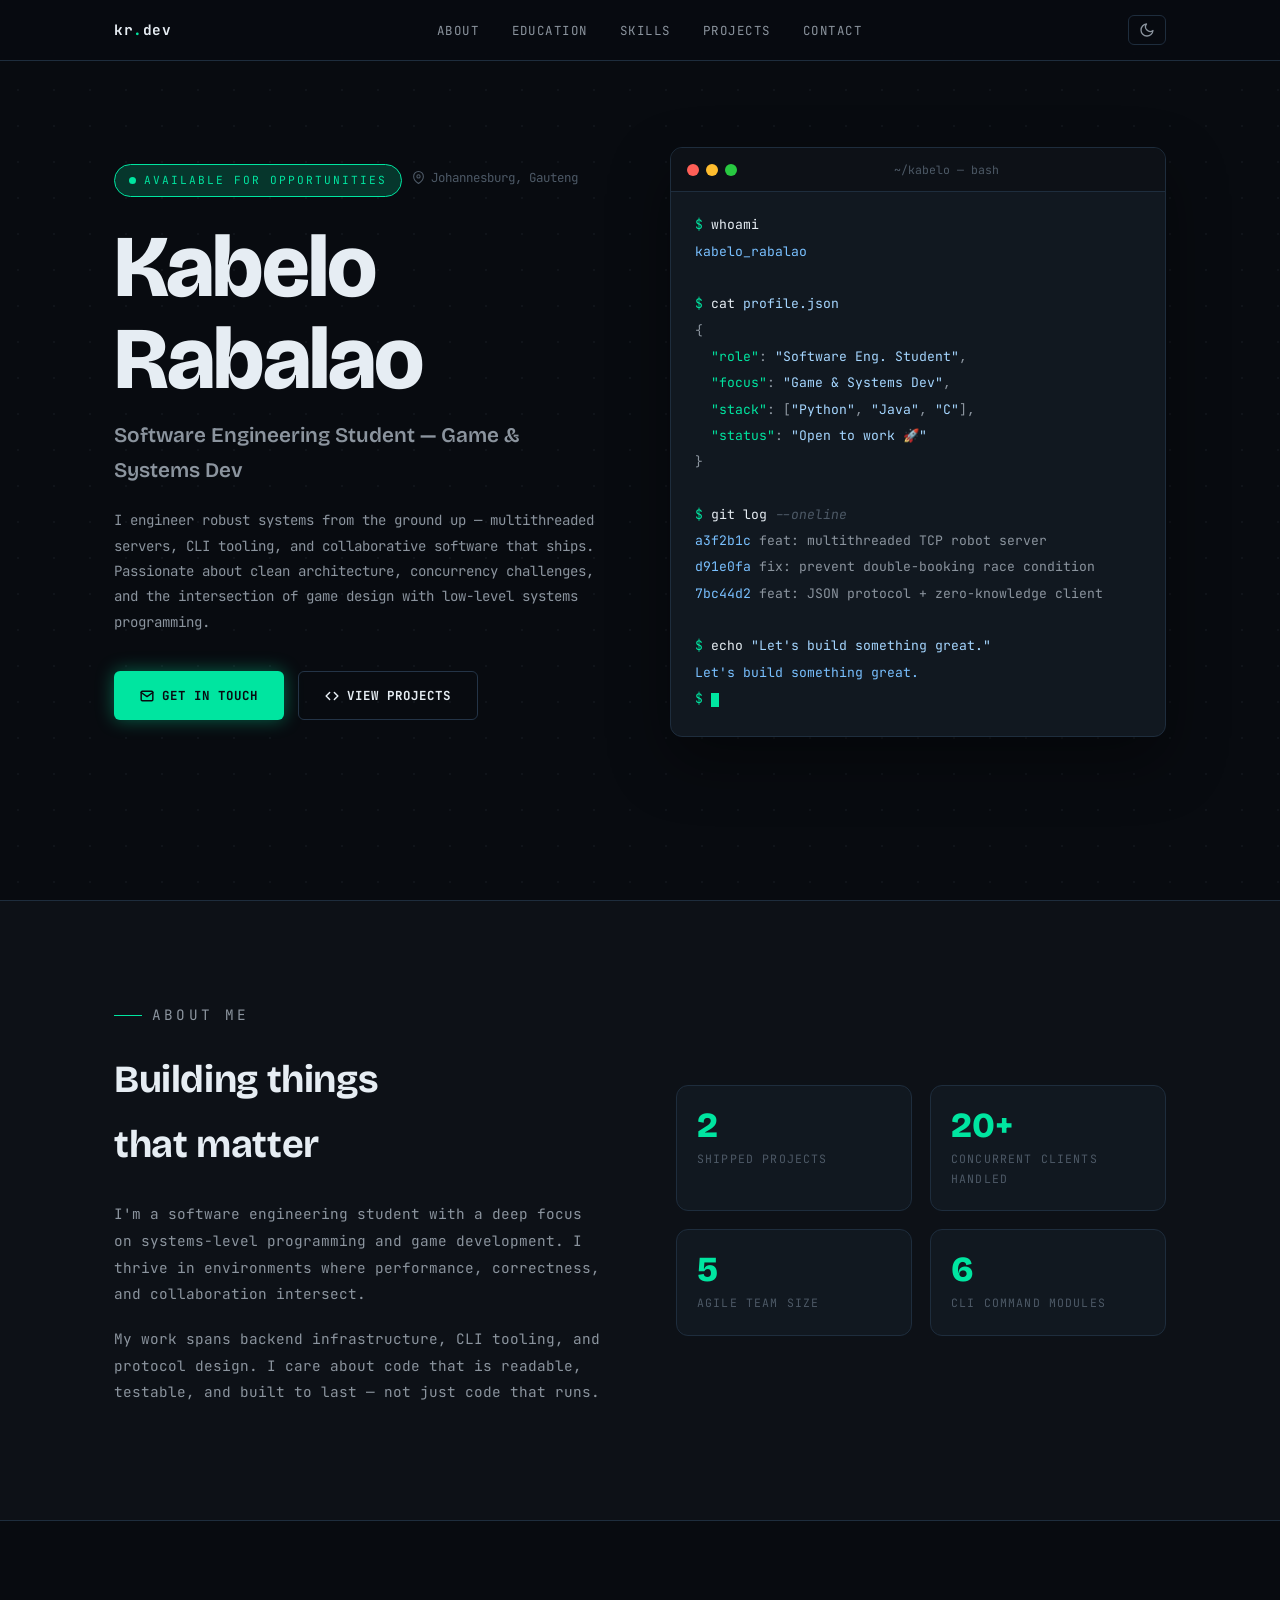
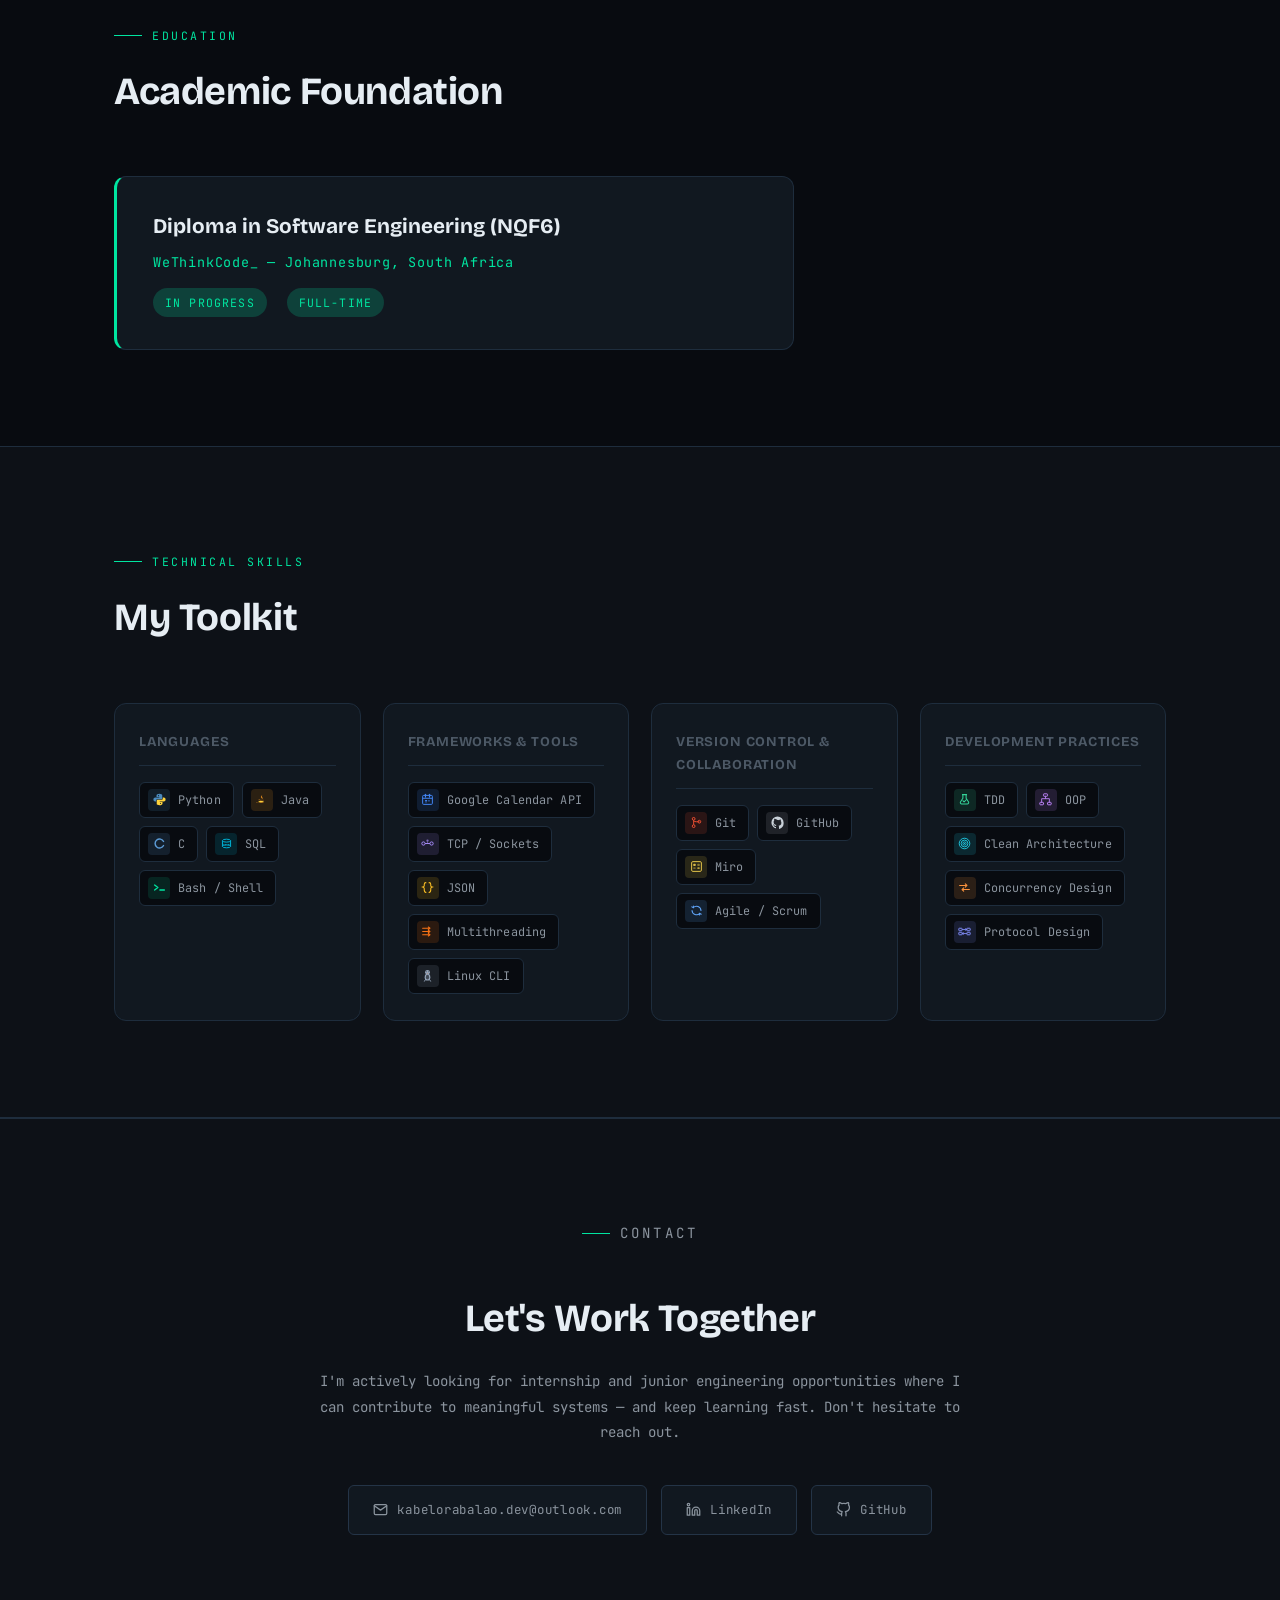
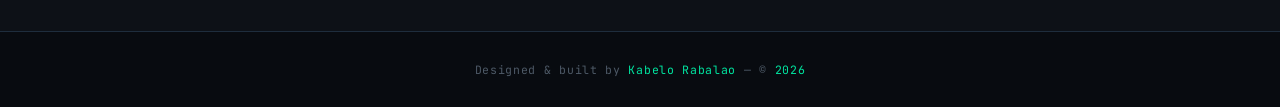
==== index.html @ b7b6b8b5 "minor start to fandom tui on projects, will add detailing later" ====
<!DOCTYPE html>
<html lang="en" data-theme="dark">
<head>
  <meta charset="UTF-8" />
  <meta name="viewport" content="width=device-width, initial-scale=1.0" />
  <title>Kabelo Rabalao — Software Engineer</title>
  <meta name="description" content="Portfolio of Kabelo Rabalao, Software Engineering Student specialising in Game & Systems Development." />

  <link rel="preconnect" href="https://fonts.googleapis.com" />
  <link rel="preconnect" href="https://fonts.gstatic.com" crossorigin />
  <link href="https://fonts.googleapis.com/css2?family=Bricolage+Grotesque:opsz,wght@12..96,400;12..96,600;12..96,700;12..96,800&family=JetBrains+Mono:wght@300;400;500;700&display=swap" rel="stylesheet" />

  <link rel="stylesheet" href="css/style.css" />
</head>
<body>

  <!-- NAVIGATION -->
  <nav id="navbar">
    <div class="nav-inner">
      <span class="nav-logo">kr<span>.</span>dev</span>
      <ul class="nav-links" id="nav-links">
        <li><a href="#about">About</a></li>
        <li><a href="#education">Education</a></li>
        <li><a href="#skills">Skills</a></li>
        <li><a href="#projects">Projects</a></li>
        <li><a href="#contact">Contact</a></li>
      </ul>
      <div style="display:flex;align-items:center;gap:12px;">
        <button class="theme-btn" id="theme-toggle" aria-label="Toggle theme">
          <svg class="icon-light" width="16" height="16" viewBox="0 0 24 24" fill="none" stroke="currentColor" stroke-width="2" stroke-linecap="round" stroke-linejoin="round"><circle cx="12" cy="12" r="5"/><line x1="12" y1="1" x2="12" y2="3"/><line x1="12" y1="21" x2="12" y2="23"/><line x1="4.22" y1="4.22" x2="5.64" y2="5.64"/><line x1="18.36" y1="18.36" x2="19.78" y2="19.78"/><line x1="1" y1="12" x2="3" y2="12"/><line x1="21" y1="12" x2="23" y2="12"/><line x1="4.22" y1="19.78" x2="5.64" y2="18.36"/><line x1="18.36" y1="5.64" x2="19.78" y2="4.22"/></svg>
          <svg class="icon-dark" width="16" height="16" viewBox="0 0 24 24" fill="none" stroke="currentColor" stroke-width="2" stroke-linecap="round" stroke-linejoin="round"><path d="M21 12.79A9 9 0 1 1 11.21 3 7 7 0 0 0 21 12.79z"/></svg>
        </button>
        <button class="hamburger" id="hamburger" aria-label="Menu">
          <span></span><span></span><span></span>
        </button>
      </div>
    </div>
    <div class="nav-drawer" id="nav-drawer">
      <a href="#about"     onclick="closeDrawer()">About</a>
      <a href="#education" onclick="closeDrawer()">Education</a>
      <a href="#skills"    onclick="closeDrawer()">Skills</a>
      <a href="#projects"  onclick="closeDrawer()">Projects</a>
      <a href="#contact"   onclick="closeDrawer()">Contact</a>
    </div>
  </nav>

  <!-- HERO SECTION -->
  <section id="hero">
    <div class="container">
      <div class="hero-inner">
        <div class="hero-text">
          <div class="hero-badge">Available for opportunities</div>
          <p class="hero-location">
            <svg width="13" height="13" viewBox="0 0 24 24" fill="none" stroke="currentColor" stroke-width="2" stroke-linecap="round" stroke-linejoin="round"><path d="M21 10c0 7-9 13-9 13s-9-6-9-13a9 9 0 0 1 18 0z"/><circle cx="12" cy="10" r="3"/></svg>
            Johannesburg, Gauteng
          </p>
          <h1 class="display-xl hero-name">Kabelo<br/>Rabalao</h1>
          <p class="hero-tagline">Software Engineering Student &mdash; Game &amp; Systems Dev</p>
          <p class="hero-summary">I engineer robust systems from the ground up &mdash; multithreaded servers, CLI tooling, and collaborative software that ships. Passionate about clean architecture, concurrency challenges, and the intersection of game design with low-level systems programming.</p>
          <div class="hero-cta">
            <a href="mailto:kabelorabalao.dev@outlook.com" class="btn btn-primary">
              <svg width="14" height="14" viewBox="0 0 24 24" fill="none" stroke="currentColor" stroke-width="2.5" stroke-linecap="round" stroke-linejoin="round"><path d="M4 4h16c1.1 0 2 .9 2 2v12c0 1.1-.9 2-2 2H4c-1.1 0-2-.9-2-2V6c0-1.1.9-2 2-2z"/><polyline points="22,6 12,13 2,6"/></svg>
              Get in touch
            </a>
            <a href="#projects" class="btn btn-outline">
              <svg width="14" height="14" viewBox="0 0 24 24" fill="none" stroke="currentColor" stroke-width="2.5" stroke-linecap="round" stroke-linejoin="round"><polyline points="16 18 22 12 16 6"/><polyline points="8 6 2 12 8 18"/></svg>
              View projects
            </a>
          </div>
        </div>
        <div class="hero-visual">
          <div class="terminal-card">
            <div class="terminal-bar">
              <div class="terminal-dot dot-red"></div>
              <div class="terminal-dot dot-yellow"></div>
              <div class="terminal-dot dot-green"></div>
              <span class="terminal-title">~/kabelo &mdash; bash</span>
            </div>
            <div class="terminal-body" id="terminal-body"></div>
          </div>
        </div>
      </div>
    </div>
  </section>

  <!-- ABOUT SECTION -->
  <section id="about">
    <div class="container">
      <div class="about-grid">
        <div class="about-text reveal">
          <p class="section-label">About me</p>
          <h2 class="display-lg" style="margin-bottom:24px;">Building things<br/>that matter</h2>
          <p>I'm a software engineering student with a deep focus on systems-level programming and game development. I thrive in environments where performance, correctness, and collaboration intersect.</p>
          <p>My work spans backend infrastructure, CLI tooling, and protocol design. I care about code that is readable, testable, and built to last &mdash; not just code that runs.</p>
        </div>
        <div class="about-stats reveal">
          <div class="stat-card"><div class="stat-number">2</div><div class="stat-label">Shipped projects</div></div>
          <div class="stat-card"><div class="stat-number">20+</div><div class="stat-label">Concurrent clients handled</div></div>
          <div class="stat-card"><div class="stat-number">5</div><div class="stat-label">Agile team size</div></div>
          <div class="stat-card"><div class="stat-number">6</div><div class="stat-label">CLI command modules</div></div>
        </div>
      </div>
    </div>
  </section>

  <!-- EDUCATION SECTION -->
  <section id="education">
    <div class="container">
      <div class="section-heading reveal">
        <p class="section-label">Education</p>
        <h2 class="display-lg">Academic Foundation</h2>
      </div>
      <div class="reveal">
        <div class="edu-card">
          <div class="edu-degree">Diploma in Software Engineering (NQF6)</div>
          <div class="edu-institution">WeThinkCode_ &mdash; Johannesburg, South Africa</div>
          <div class="edu-meta">
            <span class="edu-pill">In Progress</span>
            <span class="edu-pill">Full-Time</span>
          </div>
        </div>
      </div>
    </div>
  </section>

  <!-- SKILLS SECTION -->
  <section id="skills">
    <div class="container">
      <div class="section-heading reveal">
        <p class="section-label">Technical Skills</p>
        <h2 class="display-lg">My Toolkit</h2>
      </div>
      <div class="skills-grid">
        <!-- Languages Group -->
        <div class="skill-group reveal">
          <div class="skill-group-title">Languages</div>
          <div class="skill-tags">
            <span class="skill-tag" style="--ic:#4b8bbe;--ic-dim:rgba(75,139,190,0.15)">
              <span class="skill-icon" style="--ic:#4b8bbe;--ic-dim:rgba(75,139,190,0.15)">
                <svg viewBox="0 0 16 16" xmlns="http://www.w3.org/2000/svg">
                  <path d="M8 1C5.8 1 4.3 2 4.3 3.2V5h3.5v.5H2.8C1.5 5.5.5 6.6.5 8s1 2.5 2.3 2.5H4V9c0-.7.6-1.3 1.3-1.3h4.8c.7 0 1.3-.6 1.3-1.3V3.2C11.4 2 9.9 1 8 1zm-1.2 1.6c.4 0 .7.3.7.7s-.3.7-.7.7-.7-.3-.7-.7.3-.7.7-.7z" fill="#4b8bbe"/>
                  <path d="M8 15c2.2 0 3.7-1 3.7-2.2V11H8.2v-.5h5.1c1.3 0 2.2-1.1 2.2-2.5s-1-2.5-2.2-2.5H12v1.5c0 .7-.6 1.3-1.3 1.3H5.9c-.7 0-1.3.6-1.3 1.3v4.2C4.6 14 6.1 15 8 15zm1.2-1.6c-.4 0-.7-.3-.7-.7s.3-.7.7-.7.7.3.7.7-.3.7-.7.7z" fill="#ffd43b"/>
                </svg>
              </span>
              Python
            </span>
            <span class="skill-tag" style="--ic:#f89820;--ic-dim:rgba(248,152,32,0.15)">
              <span class="skill-icon" style="--ic:#f89820;--ic-dim:rgba(248,152,32,0.15)">
                <svg viewBox="0 0 16 16" fill="none" xmlns="http://www.w3.org/2000/svg">
                  <path d="M5.8 10.7s-.5.3.4.4c1.1.1 1.7.1 3-.1 0 0 .3.2.8.3-2.8 1.2-6.3-.1-4.2-.6z" fill="#f89820"/>
                  <path d="M5.4 9.1s-.6.5.6.6c1.6.1 2.8.1 4.9-.3 0 0 .2.3.6.4-4.3 1.2-9.1-.1-6.1-.7z" fill="#f89820"/>
                  <path d="M8.2 6.3c.9 1-.3 1.8-.3 1.8s2.2-1.1 1.2-2.5C8.2 4.3 7.4 3.6 9.8 2.2 7.3 3.6 6.3 5 8.2 6.3z" fill="#f89820"/>
                  <path d="M11 11.2s.4.3-.5.6c-1.6.5-6.7.6-8.1-.1-.5-.2.5-.5.8-.6h.4c-.5-.3-3.1.6-1.3 1 5 .9 9-.5 8.7-.9z" fill="#f89820"/>
                  <path d="M5.8 7.9s-2.5.6-.9.8c.7.1 2.1.1 3.4 0 1-.1 2.2-.3 2.2-.3s-.2.1-.4.2c-1.7.4-5 .2-4.1-.2.9-.3.8-.4.8-.4l-.9-.1z" fill="#f89820"/>
                  <path d="M10.2 10.2s1.8.9-2 1.2c-1.2.1-2.9 0-3.8-.3-.4-.1-.3-.3 0-.4.3-.1.4-.1.4-.1-.4-.2-1-.4.1-.6 3-.1 4.5.1 5.3.2z" fill="#ffd43b"/>
                </svg>
              </span>
              Java
            </span>
            <span class="skill-tag" style="--ic:#5c9bd6;--ic-dim:rgba(92,155,214,0.15)">
              <span class="skill-icon" style="--ic:#5c9bd6;--ic-dim:rgba(92,155,214,0.15)">
                <svg viewBox="0 0 16 16" fill="none" xmlns="http://www.w3.org/2000/svg">
                  <path d="M13 5.5A5.5 5.5 0 1 0 13 10.5" stroke="#5c9bd6" stroke-width="1.8" stroke-linecap="round"/>
                </svg>
              </span>
              C
            </span>
            <span class="skill-tag" style="--ic:#00b4d8;--ic-dim:rgba(0,180,216,0.15)">
              <span class="skill-icon" style="--ic:#00b4d8;--ic-dim:rgba(0,180,216,0.15)">
                <svg viewBox="0 0 16 16" fill="none" xmlns="http://www.w3.org/2000/svg">
                  <ellipse cx="8" cy="4.5" rx="5" ry="1.8" stroke="#00b4d8" stroke-width="1.2"/>
                  <line x1="3" y1="4.5" x2="3" y2="11.5" stroke="#00b4d8" stroke-width="1.2"/>
                  <line x1="13" y1="4.5" x2="13" y2="11.5" stroke="#00b4d8" stroke-width="1.2"/>
                  <ellipse cx="8" cy="11.5" rx="5" ry="1.8" stroke="#00b4d8" stroke-width="1.2"/>
                  <path d="M3 8c0 .9 2.2 1.6 5 1.6s5-.7 5-1.6" stroke="#00b4d8" stroke-width="1" stroke-dasharray="2 1.5"/>
                </svg>
              </span>
              SQL
            </span>
            <span class="skill-tag" style="--ic:#00e5a0;--ic-dim:rgba(0,229,160,0.12)">
              <span class="skill-icon" style="--ic:#00e5a0;--ic-dim:rgba(0,229,160,0.12)">
                <svg viewBox="0 0 16 16" fill="none" xmlns="http://www.w3.org/2000/svg">
                  <path d="M2 5l4 3-4 3" stroke="#00e5a0" stroke-width="1.7" stroke-linecap="round" stroke-linejoin="round"/>
                  <line x1="8.5" y1="11" x2="14" y2="11" stroke="#00e5a0" stroke-width="1.7" stroke-linecap="round"/>
                </svg>
              </span>
              Bash / Shell
            </span>
          </div>
        </div>
        <!-- Frameworks & Tools Group -->
        <div class="skill-group reveal">
          <div class="skill-group-title">Frameworks &amp; Tools</div>
          <div class="skill-tags">
            <span class="skill-tag" style="--ic:#4285f4;--ic-dim:rgba(66,133,244,0.15)">
              <span class="skill-icon" style="--ic:#4285f4;--ic-dim:rgba(66,133,244,0.15)">
                <svg viewBox="0 0 16 16" fill="none" xmlns="http://www.w3.org/2000/svg">
                  <rect x="2" y="3" width="12" height="11" rx="1.2" stroke="#4285f4" stroke-width="1.2"/>
                  <line x1="2" y1="6.5" x2="14" y2="6.5" stroke="#4285f4" stroke-width="1.2"/>
                  <line x1="5.5" y1="1.5" x2="5.5" y2="5" stroke="#4285f4" stroke-width="1.4" stroke-linecap="round"/>
                  <line x1="10.5" y1="1.5" x2="10.5" y2="5" stroke="#4285f4" stroke-width="1.4" stroke-linecap="round"/>
                  <rect x="5" y="8.5" width="2.5" height="2" rx=".4" fill="#4285f4"/>
                  <rect x="8.5" y="8.5" width="2.5" height="2" rx=".4" fill="#4285f4" opacity=".5"/>
                  <rect x="5" y="11" width="2.5" height="1.5" rx=".4" fill="#4285f4" opacity=".3"/>
                </svg>
              </span>
              Google Calendar API
            </span>
            <span class="skill-tag" style="--ic:#a78bfa;--ic-dim:rgba(167,139,250,0.15)">
              <span class="skill-icon" style="--ic:#a78bfa;--ic-dim:rgba(167,139,250,0.15)">
                <svg viewBox="0 0 16 16" fill="none" xmlns="http://www.w3.org/2000/svg">
                  <circle cx="3" cy="8" r="2" stroke="#a78bfa" stroke-width="1.2"/>
                  <circle cx="13" cy="8" r="2" stroke="#a78bfa" stroke-width="1.2"/>
                  <line x1="5" y1="8" x2="11" y2="8" stroke="#a78bfa" stroke-width="1.2"/>
                  <circle cx="8" cy="4.5" r="1.4" fill="#a78bfa" opacity=".7"/>
                  <line x1="8" y1="5.9" x2="8" y2="6.8" stroke="#a78bfa" stroke-width="1.1"/>
                </svg>
              </span>
              TCP / Sockets
            </span>
            <span class="skill-tag" style="--ic:#fbbf24;--ic-dim:rgba(251,191,36,0.15)">
              <span class="skill-icon" style="--ic:#fbbf24;--ic-dim:rgba(251,191,36,0.15)">
                <svg viewBox="0 0 16 16" fill="none" xmlns="http://www.w3.org/2000/svg">
                  <path d="M6 2C4.3 2 4 3 4 4.2V5.8c0 .9-.8 1.4-2 1.7C3.2 7.9 4 8.4 4 9.3v1.5C4 12 4.3 14 6 14" stroke="#fbbf24" stroke-width="1.3" stroke-linecap="round"/>
                  <path d="M10 2c1.7 0 2 1 2 2.2v1.6c0 .9.8 1.4 2 1.7-1.2.4-2 .9-2 1.8v1.5C12 12 11.7 14 10 14" stroke="#fbbf24" stroke-width="1.3" stroke-linecap="round"/>
                </svg>
              </span>
              JSON
            </span>
            <span class="skill-tag" style="--ic:#f97316;--ic-dim:rgba(249,115,22,0.15)">
              <span class="skill-icon" style="--ic:#f97316;--ic-dim:rgba(249,115,22,0.15)">
                <svg viewBox="0 0 16 16" fill="none" xmlns="http://www.w3.org/2000/svg">
                  <line x1="2" y1="4" x2="10" y2="4" stroke="#f97316" stroke-width="1.3" stroke-linecap="round"/>
                  <polyline points="9,2.5 11,4 9,5.5" stroke="#f97316" stroke-width="1.3" fill="none" stroke-linecap="round" stroke-linejoin="round"/>
                  <line x1="2" y1="8" x2="10" y2="8" stroke="#f97316" stroke-width="1.3" stroke-linecap="round"/>
                  <polyline points="9,6.5 11,8 9,9.5" stroke="#f97316" stroke-width="1.3" fill="none" stroke-linecap="round" stroke-linejoin="round"/>
                  <line x1="2" y1="12" x2="10" y2="12" stroke="#f97316" stroke-width="1.3" stroke-linecap="round"/>
                  <polyline points="9,10.5 11,12 9,13.5" stroke="#f97316" stroke-width="1.3" fill="none" stroke-linecap="round" stroke-linejoin="round"/>
                </svg>
              </span>
              Multithreading
            </span>
            <span class="skill-tag" style="--ic:#94a3b8;--ic-dim:rgba(148,163,184,0.15)">
              <span class="skill-icon" style="--ic:#94a3b8;--ic-dim:rgba(148,163,184,0.15)">
                <svg viewBox="0 0 16 16" xmlns="http://www.w3.org/2000/svg">
                  <ellipse cx="8" cy="4" rx="3" ry="2.8" fill="#94a3b8"/>
                  <ellipse cx="8" cy="10" rx="3.5" ry="4.2" fill="#94a3b8"/>
                  <ellipse cx="8" cy="10" rx="2" ry="3" fill="#080b10" opacity=".6"/>
                  <circle cx="6.8" cy="3.5" r=".5" fill="#080b10"/>
                  <circle cx="9.2" cy="3.5" r=".5" fill="#080b10"/>
                  <path d="M7.3 4.8h1.4l-.7.7z" fill="#f97316"/>
                  <line x1="5.5" y1="13" x2="4.3" y2="15" stroke="#94a3b8" stroke-width="1.2" stroke-linecap="round"/>
                  <line x1="10.5" y1="13" x2="11.7" y2="15" stroke="#94a3b8" stroke-width="1.2" stroke-linecap="round"/>
                </svg>
              </span>
              Linux CLI
            </span>
          </div>
        </div>
        <!-- Version Control & Collaboration Group -->
        <div class="skill-group reveal">
          <div class="skill-group-title">Version Control &amp; Collaboration</div>
          <div class="skill-tags">
            <span class="skill-tag" style="--ic:#f05033;--ic-dim:rgba(240,80,51,0.15)">
              <span class="skill-icon" style="--ic:#f05033;--ic-dim:rgba(240,80,51,0.15)">
                <svg viewBox="0 0 16 16" fill="none" xmlns="http://www.w3.org/2000/svg">
                  <circle cx="4.5" cy="3.5" r="1.7" stroke="#f05033" stroke-width="1.2"/>
                  <circle cx="4.5" cy="12.5" r="1.7" stroke="#f05033" stroke-width="1.2"/>
                  <circle cx="11.5" cy="7" r="1.7" stroke="#f05033" stroke-width="1.2"/>
                  <line x1="4.5" y1="5.2" x2="4.5" y2="10.8" stroke="#f05033" stroke-width="1.2"/>
                  <path d="M4.5 6C4.5 7.5 11.5 7 11.5 7" stroke="#f05033" stroke-width="1.2" fill="none"/>
                </svg>
              </span>
              Git
            </span>
            <span class="skill-tag" style="--ic:#c9d1d9;--ic-dim:rgba(201,209,217,0.12)">
              <span class="skill-icon" style="--ic:#c9d1d9;--ic-dim:rgba(201,209,217,0.12)">
                <svg viewBox="0 0 16 16" fill="#c9d1d9" xmlns="http://www.w3.org/2000/svg">
                  <path d="M8 .5A7.5 7.5 0 0 0 .5 8c0 3.31 2.15 6.12 5.13 7.11.37.07.5-.16.5-.36v-1.26c-2.06.45-2.49-1.34-2.49-1.34-.34-.87-.83-1.1-.83-1.1-.68-.46.05-.45.05-.45.75.05 1.15.77 1.15.77.67 1.15 1.76.82 2.19.63.07-.49.26-.82.47-1.01-1.67-.19-3.43-.84-3.43-3.71 0-.82.29-1.49.77-2.02-.08-.19-.33-.95.07-1.98 0 0 .63-.2 2.06.77A7.15 7.15 0 0 1 8 4.84c.64 0 1.28.08 1.88.24 1.42-.97 2.05-.77 2.05-.77.4 1.03.15 1.79.07 1.98.48.53.77 1.2.77 2.02 0 2.88-1.76 3.52-3.44 3.7.27.24.51.7.51 1.4v2.08c0 .2.13.44.51.36A7.5 7.5 0 0 0 15.5 8 7.5 7.5 0 0 0 8 .5z"/>
                </svg>
              </span>
              GitHub
            </span>
            <span class="skill-tag" style="--ic:#e8c84a;--ic-dim:rgba(232,200,74,0.15)">
              <span class="skill-icon" style="--ic:#e8c84a;--ic-dim:rgba(232,200,74,0.15)">
                <svg viewBox="0 0 16 16" fill="none" xmlns="http://www.w3.org/2000/svg">
                  <rect x="2" y="2" width="12" height="12" rx="1.5" stroke="#e8c84a" stroke-width="1.2"/>
                  <rect x="4" y="4.5" width="3" height="2.8" rx=".6" fill="#e8c84a" opacity=".9"/>
                  <rect x="9" y="4.5" width="3" height="2.8" rx=".6" fill="#e8c84a" opacity=".5"/>
                  <rect x="4" y="9" width="3" height="2" rx=".6" fill="#e8c84a" opacity=".4"/>
                  <rect x="9" y="9" width="3" height="2" rx=".6" fill="#e8c84a" opacity=".75"/>
                </svg>
              </span>
              Miro
            </span>
            <span class="skill-tag" style="--ic:#60a5fa;--ic-dim:rgba(96,165,250,0.15)">
              <span class="skill-icon" style="--ic:#60a5fa;--ic-dim:rgba(96,165,250,0.15)">
                <svg viewBox="0 0 16 16" fill="none" xmlns="http://www.w3.org/2000/svg">
                  <path d="M13.5 8A5.5 5.5 0 0 0 4 4.5" stroke="#60a5fa" stroke-width="1.3" stroke-linecap="round"/>
                  <polyline points="2.2,3.5 4,4.5 4.2,2.5" stroke="#60a5fa" stroke-width="1.3" fill="none" stroke-linecap="round" stroke-linejoin="round"/>
                  <path d="M2.5 8a5.5 5.5 0 0 0 9.5 3.5" stroke="#60a5fa" stroke-width="1.3" stroke-linecap="round"/>
                  <polyline points="13.8,12.5 12,11.5 11.8,13.5" stroke="#60a5fa" stroke-width="1.3" fill="none" stroke-linecap="round" stroke-linejoin="round"/>
                </svg>
              </span>
              Agile / Scrum
            </span>
          </div>
        </div>
        <!-- Development Practices Group -->
        <div class="skill-group reveal">
          <div class="skill-group-title">Development Practices</div>
          <div class="skill-tags">
            <span class="skill-tag" style="--ic:#34d399;--ic-dim:rgba(52,211,153,0.15)">
              <span class="skill-icon" style="--ic:#34d399;--ic-dim:rgba(52,211,153,0.15)">
                <svg viewBox="0 0 16 16" fill="none" xmlns="http://www.w3.org/2000/svg">
                  <path d="M6 2v4.5L3 11c-.5 1 .2 2.5 1.5 2.5h7c1.3 0 2-1.5 1.5-2.5L10 6.5V2" stroke="#34d399" stroke-width="1.3" stroke-linecap="round" stroke-linejoin="round"/>
                  <line x1="5.5" y1="2" x2="10.5" y2="2" stroke="#34d399" stroke-width="1.3" stroke-linecap="round"/>
                  <path d="M6 9.5l1.5 1.5 3-3" stroke="#34d399" stroke-width="1.3" stroke-linecap="round" stroke-linejoin="round"/>
                </svg>
              </span>
              TDD
            </span>
            <span class="skill-tag" style="--ic:#c084fc;--ic-dim:rgba(192,132,252,0.15)">
              <span class="skill-icon" style="--ic:#c084fc;--ic-dim:rgba(192,132,252,0.15)">
                <svg viewBox="0 0 16 16" fill="none" xmlns="http://www.w3.org/2000/svg">
                  <rect x="5.5" y="1" width="5" height="3" rx=".8" stroke="#c084fc" stroke-width="1.2"/>
                  <rect x="1" y="11.5" width="4.5" height="3" rx=".8" stroke="#c084fc" stroke-width="1.2"/>
                  <rect x="10.5" y="11.5" width="4.5" height="3" rx=".8" stroke="#c084fc" stroke-width="1.2"/>
                  <line x1="8" y1="4" x2="8" y2="7" stroke="#c084fc" stroke-width="1.1"/>
                  <line x1="3.25" y1="7" x2="12.75" y2="7" stroke="#c084fc" stroke-width="1.1"/>
                  <line x1="3.25" y1="7" x2="3.25" y2="11.5" stroke="#c084fc" stroke-width="1.1"/>
                  <line x1="12.75" y1="7" x2="12.75" y2="11.5" stroke="#c084fc" stroke-width="1.1"/>
                </svg>
              </span>
              OOP
            </span>
            <span class="skill-tag" style="--ic:#22d3ee;--ic-dim:rgba(34,211,238,0.15)">
              <span class="skill-icon" style="--ic:#22d3ee;--ic-dim:rgba(34,211,238,0.15)">
                <svg viewBox="0 0 16 16" fill="none" xmlns="http://www.w3.org/2000/svg">
                  <circle cx="8" cy="8" r="6.5" stroke="#22d3ee" stroke-width="1.1"/>
                  <circle cx="8" cy="8" r="4.2" stroke="#22d3ee" stroke-width="1.1"/>
                  <circle cx="8" cy="8" r="2" stroke="#22d3ee" stroke-width="1.1"/>
                  <circle cx="8" cy="8" r=".7" fill="#22d3ee"/>
                </svg>
              </span>
              Clean Architecture
            </span>
            <span class="skill-tag" style="--ic:#fb923c;--ic-dim:rgba(251,146,60,0.15)">
              <span class="skill-icon" style="--ic:#fb923c;--ic-dim:rgba(251,146,60,0.15)">
                <svg viewBox="0 0 16 16" fill="none" xmlns="http://www.w3.org/2000/svg">
                  <line x1="2" y1="5.5" x2="10" y2="5.5" stroke="#fb923c" stroke-width="1.4" stroke-linecap="round"/>
                  <polyline points="9,3.5 11,5.5 9,7.5" stroke="#fb923c" stroke-width="1.4" fill="none" stroke-linecap="round" stroke-linejoin="round"/>
                  <line x1="14" y1="10.5" x2="6" y2="10.5" stroke="#fb923c" stroke-width="1.4" stroke-linecap="round"/>
                  <polyline points="7,8.5 5,10.5 7,12.5" stroke="#fb923c" stroke-width="1.4" fill="none" stroke-linecap="round" stroke-linejoin="round"/>
                </svg>
              </span>
              Concurrency Design
            </span>
            <span class="skill-tag" style="--ic:#818cf8;--ic-dim:rgba(129,140,248,0.15)">
              <span class="skill-icon" style="--ic:#818cf8;--ic-dim:rgba(129,140,248,0.15)">
                <svg viewBox="0 0 16 16" fill="none" xmlns="http://www.w3.org/2000/svg">
                  <rect x="1" y="4" width="4" height="3" rx=".6" stroke="#818cf8" stroke-width="1.2"/>
                  <rect x="11" y="4" width="4" height="3" rx=".6" stroke="#818cf8" stroke-width="1.2"/>
                  <rect x="1" y="9" width="4" height="3" rx=".6" stroke="#818cf8" stroke-width="1.2"/>
                  <rect x="11" y="9" width="4" height="3" rx=".6" stroke="#818cf8" stroke-width="1.2"/>
                  <line x1="5" y1="5.5" x2="11" y2="5.5" stroke="#818cf8" stroke-width="1.1"/>
                  <polyline points="9.5,4.5 11,5.5 9.5,6.5" stroke="#818cf8" stroke-width="1.1" fill="none" stroke-linecap="round" stroke-linejoin="round"/>
                  <line x1="11" y1="10.5" x2="5" y2="10.5" stroke="#818cf8" stroke-width="1.1"/>
                  <polyline points="6.5,9.5 5,10.5 6.5,11.5" stroke="#818cf8" stroke-width="1.1" fill="none" stroke-linecap="round" stroke-linejoin="round"/>
                </svg>
              </span>
              Protocol Design
            </span>
          </div>
        </div>
      </div>
    </div>
  </section>

  <!-- PROJECTS SECTION
  <section id="projects">
    <div class="container">
      <div class="section-heading reveal">
        <p class="section-label">Projects</p>
        <h2 class="display-lg">What I've Built</h2>
      </div>
      <div class="projects-grid">
        <div class="project-card reveal">
          <div class="project-header">
            <div class="project-number">Project 01</div>
            <div class="project-name">Coding Clinic Booking System</div>
            <div class="project-tech-row">
              <span class="tech-badge">Python</span>
              <span class="tech-badge">Google Calendar API</span>
              <span class="tech-badge">JSON</span>
              <span class="tech-badge">Git</span>
              <span class="tech-badge">Linux CLI</span>
            </div>
          </div>
          <div class="project-body">
            <ul class="project-achievements">
              <li>Built a CLI tool that syncs Google Calendar with a local JSON cache, cutting API calls through a 7-day expiry strategy and hidden config storage.</li>
              <li>Implemented double-booking prevention for students and volunteers using atomic updates applied to both local and remote calendar state simultaneously.</li>
              <li>Delivered 6 command modules &mdash; <code>book</code>, <code>cancel</code>, <code>view</code> &mdash; with Linux-compatible output piping and integrated help documentation.</li>
              <li>Collaborated in a 5-person Agile team using Git and Miro, maintaining a cadence of shipping working software every week.</li>
            </ul>
          </div>
        </div>
  </section>

  <section id="projects">
    <div class="container">
      <div class="section-heading reveal">
        <p class="section-label">Projects</p>
        <h2 class="display-lg">What I've Built</h2>
      </div>
      <div class="projects-grid">
        <div class="project-card reveal">
          <div class="project-header">
            <div class="project-number">Project 01</div>
            <div class="project-name">Fandom TUI</div>
            <div class="project-tech-row">
              <span class="tech-badge">Java</span>
              <span class="tech-badge">Laterna</span>
              <span class="tech-badge">JSON</span>
              <span class="tech-badge">Git</span>
              <span class="tech-badge">Linux CLI</span>
            </div>
          </div>
          <div class="project-body">
            <ul class="project-achievements">
              <li>Built a CLI tool that syncs Google Calendar with a local JSON cache, cutting API calls through a 7-day expiry strategy and hidden config storage.</li>
              <li>Implemented double-booking prevention for students and volunteers using atomic updates applied to both local and remote calendar state simultaneously.</li>
              <li>Delivered 6 command modules &mdash; <code>book</code>, <code>cancel</code>, <code>view</code> &mdash; with Linux-compatible output piping and integrated help documentation.</li>
              <li>Collaborated in a 5-person Agile team using Git and Miro, maintaining a cadence of shipping working software every week.</li>
            </ul>
          </div>
        </div>
  -->
  <!-- CONTACT SECTION -->
  <section id="contact">
    <div class="container">
      <div class="contact-inner reveal">
        <p class="section-label" style="justify-content:center;">Contact</p>
        <h2 class="display-lg">Let's Work Together</h2>
        <p>I'm actively looking for internship and junior engineering opportunities where I can contribute to meaningful systems &mdash; and keep learning fast. Don't hesitate to reach out.</p>
        <div class="contact-links">
          <a href="mailto:kabelorabalao.dev@outlook.com" class="contact-link">
            <svg width="15" height="15" viewBox="0 0 24 24" fill="none" stroke="currentColor" stroke-width="2" stroke-linecap="round" stroke-linejoin="round"><path d="M4 4h16c1.1 0 2 .9 2 2v12c0 1.1-.9 2-2 2H4c-1.1 0-2-.9-2-2V6c0-1.1.9-2 2-2z"/><polyline points="22,6 12,13 2,6"/></svg>
            kabelorabalao.dev@outlook.com
          </a>
          <a href="https://www.linkedin.com/in/kabelo-rabalao-576933277/" class="contact-link">
            <svg width="15" height="15" viewBox="0 0 24 24" fill="none" stroke="currentColor" stroke-width="2" stroke-linecap="round" stroke-linejoin="round"><path d="M16 8a6 6 0 0 1 6 6v7h-4v-7a2 2 0 0 0-2-2 2 2 0 0 0-2 2v7h-4v-7a6 6 0 0 1 6-6z"/><rect x="2" y="9" width="4" height="12"/><circle cx="4" cy="4" r="2"/></svg>
            LinkedIn
          </a>
          <a href="https://github.com/anti00noir" class="contact-link">
            <svg width="15" height="15" viewBox="0 0 24 24" fill="none" stroke="currentColor" stroke-width="2" stroke-linecap="round" stroke-linejoin="round"><path d="M9 19c-5 1.5-5-2.5-7-3m14 6v-3.87a3.37 3.37 0 0 0-.94-2.61c3.14-.35 6.44-1.54 6.44-7A5.44 5.44 0 0 0 20 4.77 5.07 5.07 0 0 0 19.91 1S18.73.65 16 2.48a13.38 13.38 0 0 0-7 0C6.27.65 5.09 1 5.09 1A5.07 5.07 0 0 0 5 4.77a5.44 5.44 0 0 0-1.5 3.78c0 5.42 3.3 6.61 6.44 7A3.37 3.37 0 0 0 9 18.13V22"/></svg>
            GitHub
          </a>
        </div>
      </div>
    </div>
  </section>

  <!-- FOOTER -->
  <footer>
    <p>Designed &amp; built by <span>Kabelo Rabalao</span> &mdash; &copy; <span id="year"></span></p>
  </footer>

  <script src="js/main.js"></script>
</body>
</html>
---- css/style.css ----
:root {
  --accent:        #00e5a0;
  --accent-dim:    #00e5a033;
  --accent-glow:   0 0 18px #00e5a066;
  --bg-primary:    #080b10;
  --bg-secondary:  #0d1117;
  --bg-card:       #111820;
  --bg-card-hover: #16202c;
  --border:        #1e2d3d;
  --border-light:  #243447;
  --text-primary:  #e6edf3;
  --text-secondary:#8b949e;
  --text-muted:    #4d5966;
  --nav-bg:        rgba(8,11,16,0.88);
  --radius-sm:  6px;
  --radius-md: 12px;
  --radius-lg: 20px;
  --font-display: 'Bricolage Grotesque', sans-serif;
  --font-mono:    'JetBrains Mono', monospace;
  --transition: 0.25s cubic-bezier(0.4,0,0.2,1);
}
[data-theme="light"] {
  --bg-primary:    #f4f6f9;
  --bg-secondary:  #ffffff;
  --bg-card:       #ffffff;
  --bg-card-hover: #f0f4f8;
  --border:        #d0d9e4;
  --border-light:  #e2e8f0;
  --text-primary:  #0f1923;
  --text-secondary:#4a5568;
  --text-muted:    #94a3b8;
  --nav-bg:        rgba(244,246,249,0.9);
}
*, *::before, *::after { box-sizing: border-box; margin: 0; padding: 0; }
html { scroll-behavior: smooth; }
body {
  background-color: var(--bg-primary);
  color: var(--text-primary);
  font-family: var(--font-mono);
  line-height: 1.7;
  overflow-x: hidden;
  transition: background-color 0.4s, color 0.4s;
}
body::before {
  content: '';
  position: fixed; inset: 0;
  background-image: radial-gradient(var(--text-muted) 1px, transparent 1px);
  background-size: 36px 36px;
  opacity: 0.12;
  pointer-events: none;
  z-index: 0;
}
section, nav, footer { position: relative; z-index: 1; }
::selection { background: var(--accent); color: #080b10; }
a { color: var(--accent); text-decoration: none; transition: opacity var(--transition); }
a:hover { opacity: 0.8; }
::-webkit-scrollbar { width: 5px; }
::-webkit-scrollbar-track { background: var(--bg-primary); }
::-webkit-scrollbar-thumb { background: var(--accent); border-radius: 99px; }

/* Typography */
.display-xl {
  font-family: var(--font-display);
  font-size: clamp(2.8rem, 7vw, 5.5rem);
  font-weight: 800;
  line-height: 1.05;
  letter-spacing: -0.02em;
}
.display-lg {
  font-family: var(--font-display);
  font-size: clamp(1.6rem, 3.5vw, 2.4rem);
  font-weight: 700;
  letter-spacing: -0.01em;
}
.section-label {
  font-family: var(--font-mono);
  font-size: 0.72rem;
  letter-spacing: 0.22em;
  text-transform: uppercase;
  color: var(--accent);
  display: inline-flex;
  align-items: center;
  gap: 10px;
  margin-bottom: 14px;
}
.section-label::before {
  content: '';
  display: block;
  width: 28px; height: 1px;
  background: var(--accent);
}
.container { max-width: 1100px; margin: 0 auto; padding: 0 24px; }
section { padding: 96px 0; }
.section-heading { margin-bottom: 52px; }

/* NAV */
nav {
  position: fixed; top: 0; left: 0; right: 0;
  z-index: 999;
  background: var(--nav-bg);
  backdrop-filter: blur(14px) saturate(180%);
  -webkit-backdrop-filter: blur(14px) saturate(180%);
  border-bottom: 1px solid var(--border);
  transition: background 0.4s, border-color 0.4s;
}
.nav-inner {
  display: flex; align-items: center; justify-content: space-between;
  height: 60px; max-width: 1100px; margin: 0 auto; padding: 0 24px;
}
.nav-logo { font-family: var(--font-mono); font-weight: 700; font-size: 0.9rem; color: var(--text-primary); letter-spacing: 0.04em; }
.nav-logo span { color: var(--accent); }
.nav-links { display: flex; align-items: center; gap: 32px; list-style: none; }
.nav-links a {
  font-size: 0.78rem; letter-spacing: 0.12em; text-transform: uppercase;
  color: var(--text-secondary); position: relative; padding-bottom: 4px;
  transition: color var(--transition);
}
.nav-links a::after {
  content: ''; position: absolute; bottom: 0; left: 0;
  width: 0; height: 1px; background: var(--accent);
  transition: width var(--transition);
}
.nav-links a:hover, .nav-links a.active { color: var(--accent); opacity: 1; }
.nav-links a:hover::after, .nav-links a.active::after { width: 100%; }
.theme-btn {
  background: none; border: 1px solid var(--border); border-radius: var(--radius-sm);
  cursor: pointer; padding: 6px 10px; display: flex; align-items: center; justify-content: center;
  color: var(--text-secondary); font-size: 1rem;
  transition: border-color var(--transition), color var(--transition), background var(--transition);
}
.theme-btn:hover { border-color: var(--accent); color: var(--accent); background: var(--accent-dim); }
.theme-btn .icon-light { display: none; }
.theme-btn .icon-dark  { display: block; }
[data-theme="light"] .theme-btn .icon-light { display: block; }
[data-theme="light"] .theme-btn .icon-dark  { display: none; }
.hamburger {
  display: none; flex-direction: column; gap: 5px;
  cursor: pointer; background: none; border: none; padding: 4px;
}
.hamburger span {
  display: block; width: 22px; height: 2px;
  background: var(--text-primary); border-radius: 2px;
  transition: transform 0.3s, opacity 0.3s;
}
.hamburger.open span:nth-child(1) { transform: translateY(7px) rotate(45deg); }
.hamburger.open span:nth-child(2) { opacity: 0; }
.hamburger.open span:nth-child(3) { transform: translateY(-7px) rotate(-45deg); }
.nav-drawer {
  display: none; flex-direction: column;
  background: var(--bg-secondary); border-top: 1px solid var(--border);
  max-height: 0; overflow: hidden; transition: max-height 0.4s ease;
}
.nav-drawer.open { max-height: 400px; }
.nav-drawer a {
  display: block; padding: 14px 24px;
  font-size: 0.82rem; letter-spacing: 0.1em; text-transform: uppercase;
  color: var(--text-secondary); border-bottom: 1px solid var(--border);
}
.nav-drawer a:hover { color: var(--accent); background: var(--accent-dim); }

/* HERO */
#hero { min-height: 100vh; display: flex; align-items: center; padding-top: 80px; overflow: hidden; }
.hero-inner { display: grid; grid-template-columns: 1fr 1fr; gap: 60px; align-items: center; width: 100%; }
.hero-badge {
  display: inline-flex; align-items: center; gap: 8px;
  background: var(--accent-dim); border: 1px solid var(--accent); color: var(--accent);
  font-size: 0.7rem; letter-spacing: 0.18em; text-transform: uppercase;
  padding: 6px 14px; border-radius: 99px; margin-bottom: 24px;
  animation: fadeSlideUp 0.6s ease both;
}
.hero-badge::before {
  content: ''; width: 7px; height: 7px; border-radius: 50%;
  background: var(--accent); animation: pulse 2s infinite;
}
.hero-name { animation: fadeSlideUp 0.7s 0.1s ease both; }
.hero-tagline {
  font-family: var(--font-display);
  font-size: clamp(1rem, 2.2vw, 1.3rem); font-weight: 600;
  color: var(--text-secondary); margin-top: 12px; margin-bottom: 20px;
  animation: fadeSlideUp 0.7s 0.2s ease both;
}
.hero-summary {
  color: var(--text-secondary); font-size: 0.88rem;
  max-width: 500px; line-height: 1.8; margin-bottom: 36px;
  animation: fadeSlideUp 0.7s 0.3s ease both;
}
.hero-location {
  display: inline-flex; align-items: center; gap: 6px;
  font-size: 0.78rem; color: var(--text-muted); margin-bottom: 16px;
}
.hero-cta { display: flex; gap: 14px; flex-wrap: wrap; animation: fadeSlideUp 0.7s 0.4s ease both; }
.btn {
  display: inline-flex; align-items: center; gap: 8px;
  padding: 13px 26px; border-radius: var(--radius-sm);
  font-family: var(--font-mono); font-size: 0.78rem; font-weight: 700;
  letter-spacing: 0.08em; text-transform: uppercase;
  cursor: pointer; transition: all var(--transition); border: none; text-decoration: none;
}
.btn-primary { background: var(--accent); color: #080b10; box-shadow: var(--accent-glow); }
.btn-primary:hover { transform: translateY(-2px); box-shadow: 0 0 28px #00e5a099; opacity: 1; }
.btn-outline { background: transparent; color: var(--text-primary); border: 1px solid var(--border-light); }
.btn-outline:hover { border-color: var(--accent); color: var(--accent); background: var(--accent-dim); transform: translateY(-2px); opacity: 1; }
.hero-visual { animation: fadeSlideUp 0.9s 0.2s ease both; }
.terminal-card {
  background: var(--bg-card); border: 1px solid var(--border);
  border-radius: var(--radius-md); overflow: hidden;
  box-shadow: 0 24px 60px rgba(0,0,0,0.4);
}
.terminal-bar {
  display: flex; align-items: center; gap: 7px;
  padding: 12px 16px; background: var(--bg-secondary); border-bottom: 1px solid var(--border);
}
.terminal-dot { width: 12px; height: 12px; border-radius: 50%; }
.dot-red { background: #ff5f57; }
.dot-yellow { background: #ffbd2e; }
.dot-green { background: #28c941; }
.terminal-title { flex: 1; text-align: center; font-size: 0.72rem; color: var(--text-muted); }
.terminal-body { padding: 22px 24px; font-size: 0.82rem; color: var(--text-secondary); min-height: 260px; }
.terminal-line { display: block; margin-bottom: 4px; opacity: 0; }
.terminal-line.visible { opacity: 1; }
.t-prompt { color: var(--accent); }
.t-cmd { color: var(--text-primary); }
.t-comment { color: var(--text-muted); font-style: italic; }
.t-value { color: #79c0ff; }
.t-string { color: #a5d6ff; }
.t-key { color: var(--accent); }
.cursor {
  display: inline-block; width: 8px; height: 1.1em;
  background: var(--accent); vertical-align: text-bottom;
  animation: blink 1.1s step-end infinite;
}

/* ABOUT */
#about { background: var(--bg-secondary); border-top: 1px solid var(--border); border-bottom: 1px solid var(--border); }
.about-grid { display: grid; grid-template-columns: 1fr 1fr; gap: 72px; align-items: center; }
.about-text p { color: var(--text-secondary); font-size: 0.9rem; line-height: 1.85; margin-bottom: 18px; }
.about-stats { display: grid; grid-template-columns: 1fr 1fr; gap: 18px; }
.stat-card {
  background: var(--bg-card); border: 1px solid var(--border); border-radius: var(--radius-md);
  padding: 22px 20px; transition: border-color var(--transition), transform var(--transition);
}
.stat-card:hover { border-color: var(--accent); transform: translateY(-3px); }
.stat-number { font-family: var(--font-display); font-size: 2.2rem; font-weight: 800; color: var(--accent); line-height: 1; margin-bottom: 6px; }
.stat-label { font-size: 0.72rem; letter-spacing: 0.1em; text-transform: uppercase; color: var(--text-muted); }

/* EDUCATION */
#education .edu-card {
  background: var(--bg-card); border: 1px solid var(--border);
  border-left: 3px solid var(--accent); border-radius: var(--radius-md);
  padding: 32px 36px; max-width: 680px;
  transition: box-shadow var(--transition), transform var(--transition);
}
#education .edu-card:hover { box-shadow: var(--accent-glow); transform: translateY(-3px); }
.edu-degree { font-family: var(--font-display); font-size: 1.3rem; font-weight: 700; margin-bottom: 6px; }
.edu-institution { color: var(--accent); font-size: 0.84rem; letter-spacing: 0.06em; }
.edu-meta { display: flex; gap: 20px; margin-top: 14px; }
.edu-pill {
  background: var(--accent-dim); color: var(--accent);
  font-size: 0.72rem; letter-spacing: 0.1em; text-transform: uppercase;
  padding: 5px 12px; border-radius: 99px;
}

/* SKILLS */
#skills { background: var(--bg-secondary); border-top: 1px solid var(--border); border-bottom: 1px solid var(--border); }
.skills-grid { display: grid; grid-template-columns: repeat(auto-fit, minmax(240px, 1fr)); gap: 22px; }
.skill-group {
  background: var(--bg-card); border: 1px solid var(--border);
  border-radius: var(--radius-md); padding: 26px 24px;
  transition: border-color var(--transition), transform var(--transition);
}
.skill-group:hover { border-color: var(--accent); transform: translateY(-3px); }
.skill-group-title {
  font-family: var(--font-display); font-size: 0.85rem; font-weight: 700;
  letter-spacing: 0.06em; text-transform: uppercase; color: var(--text-muted);
  margin-bottom: 16px; padding-bottom: 12px; border-bottom: 1px solid var(--border);
}
.skill-tags { display: flex; flex-wrap: wrap; gap: 8px; }
.skill-icon {
  width: 22px; height: 22px;
  display: flex; align-items: center; justify-content: center;
  background: var(--ic-dim, rgba(0,229,160,0.12));
  border-radius: 4px;
  color: var(--ic, var(--accent));
  flex-shrink: 0;
  transition: background var(--transition), transform var(--transition);
}
.skill-icon svg { width: 13px; height: 13px; display: block; }
.skill-tag {
  display: inline-flex; align-items: center; gap: 8px;
  background: var(--bg-primary); border: 1px solid var(--border);
  color: var(--text-secondary); font-size: 0.74rem; font-weight: 400;
  padding: 6px 12px 6px 8px; border-radius: var(--radius-sm);
  cursor: default; transition: all var(--transition);
  font-family: var(--font-mono); letter-spacing: 0.01em;
}
.skill-tag:hover {
  border-color: var(--ic, var(--accent));
  color: var(--ic, var(--accent));
  background: var(--ic-dim, var(--accent-dim));
  transform: translateY(-2px);
  box-shadow: 0 4px 14px rgba(0,0,0,0.25);
}
.skill-tag:hover .skill-icon {
  background: var(--ic-dim, rgba(0,229,160,0.2));
  transform: scale(1.08);
}

/* PROJECTS */
#projects { background: var(--bg-primary); }
.projects-grid { display: grid; grid-template-columns: repeat(auto-fit, minmax(460px, 1fr)); gap: 26px; }
.project-card {
  background: var(--bg-card); border: 1px solid var(--border);
  border-radius: var(--radius-lg); overflow: hidden;
  transition: transform var(--transition), border-color var(--transition), box-shadow var(--transition);
  display: flex; flex-direction: column;
}
.project-card:hover { transform: translateY(-6px); border-color: var(--accent); box-shadow: 0 16px 48px rgba(0,229,160,0.1); }
.project-header {
  padding: 28px 28px 20px; border-bottom: 1px solid var(--border);
  background: linear-gradient(135deg, var(--bg-card-hover) 0%, var(--bg-card) 100%);
}
.project-number { font-size: 0.68rem; letter-spacing: 0.2em; text-transform: uppercase; color: var(--accent); margin-bottom: 10px; }
.project-name { font-family: var(--font-display); font-size: 1.22rem; font-weight: 700; margin-bottom: 14px; line-height: 1.2; }
.project-tech-row { display: flex; flex-wrap: wrap; gap: 7px; }
.tech-badge {
  background: var(--bg-primary); border: 1px solid var(--border-light);
  color: var(--text-muted); font-family: var(--font-mono);
  font-size: 0.68rem; letter-spacing: 0.04em;
  padding: 4px 10px; border-radius: 4px; transition: all var(--transition);
}
.project-card:hover .tech-badge { border-color: var(--accent); color: var(--accent); background: var(--accent-dim); }
.project-body { padding: 24px 28px 28px; flex: 1; }
.project-achievements { list-style: none; display: flex; flex-direction: column; gap: 12px; }
.project-achievements li { display: flex; gap: 12px; font-size: 0.83rem; color: var(--text-secondary); line-height: 1.65; }
.project-achievements li::before { content: '▹'; color: var(--accent); flex-shrink: 0; margin-top: 1px; }

/* CONTACT */
#contact { background: var(--bg-secondary); border-top: 1px solid var(--border); text-align: center; }
.contact-inner { max-width: 640px; margin: 0 auto; }
.contact-inner .display-lg { margin-bottom: 18px; }
.contact-inner p { color: var(--text-secondary); font-size: 0.88rem; margin-bottom: 40px; line-height: 1.8; }
.contact-links { display: flex; justify-content: center; gap: 14px; flex-wrap: wrap; }
.contact-link {
  display: inline-flex; align-items: center; gap: 9px;
  padding: 13px 24px; border-radius: var(--radius-sm);
  border: 1px solid var(--border-light); font-size: 0.78rem;
  font-family: var(--font-mono); letter-spacing: 0.06em;
  color: var(--text-secondary); transition: all var(--transition); background: var(--bg-card);
}
.contact-link:hover { border-color: var(--accent); color: var(--accent); background: var(--accent-dim); transform: translateY(-2px); opacity: 1; }
.contact-link svg { transition: transform var(--transition); }
.contact-link:hover svg { transform: scale(1.15); }

/* FOOTER */
footer { background: var(--bg-primary); border-top: 1px solid var(--border); padding: 28px 24px; text-align: center; }
footer p { font-size: 0.72rem; color: var(--text-muted); letter-spacing: 0.06em; }
footer span { color: var(--accent); }

/* ANIMATIONS */
@keyframes fadeSlideUp { from { opacity: 0; transform: translateY(24px); } to { opacity: 1; transform: translateY(0); } }
@keyframes blink { 0%, 100% { opacity: 1; } 50% { opacity: 0; } }
@keyframes pulse { 0%, 100% { opacity: 1; transform: scale(1); } 50% { opacity: 0.5; transform: scale(0.7); } }
.reveal { opacity: 0; transform: translateY(28px); transition: opacity 0.65s ease, transform 0.65s ease; }
.reveal.in-view { opacity: 1; transform: translateY(0); }

/* RESPONSIVE */
@media (max-width: 900px) {
  .hero-inner   { grid-template-columns: 1fr; gap: 48px; }
  .hero-visual  { order: -1; }
  .about-grid   { grid-template-columns: 1fr; gap: 48px; }
  .projects-grid{ grid-template-columns: 1fr; }
  .nav-links    { display: none; }
  .hamburger    { display: flex; }
  .nav-drawer   { display: flex; }
}
@media (max-width: 560px) {
  section { padding: 72px 0; }
  .about-stats { grid-template-columns: 1fr 1fr; }
  .hero-cta { flex-direction: column; }
  .btn { justify-content: center; }
  .skills-grid { grid-template-columns: 1fr; }
}
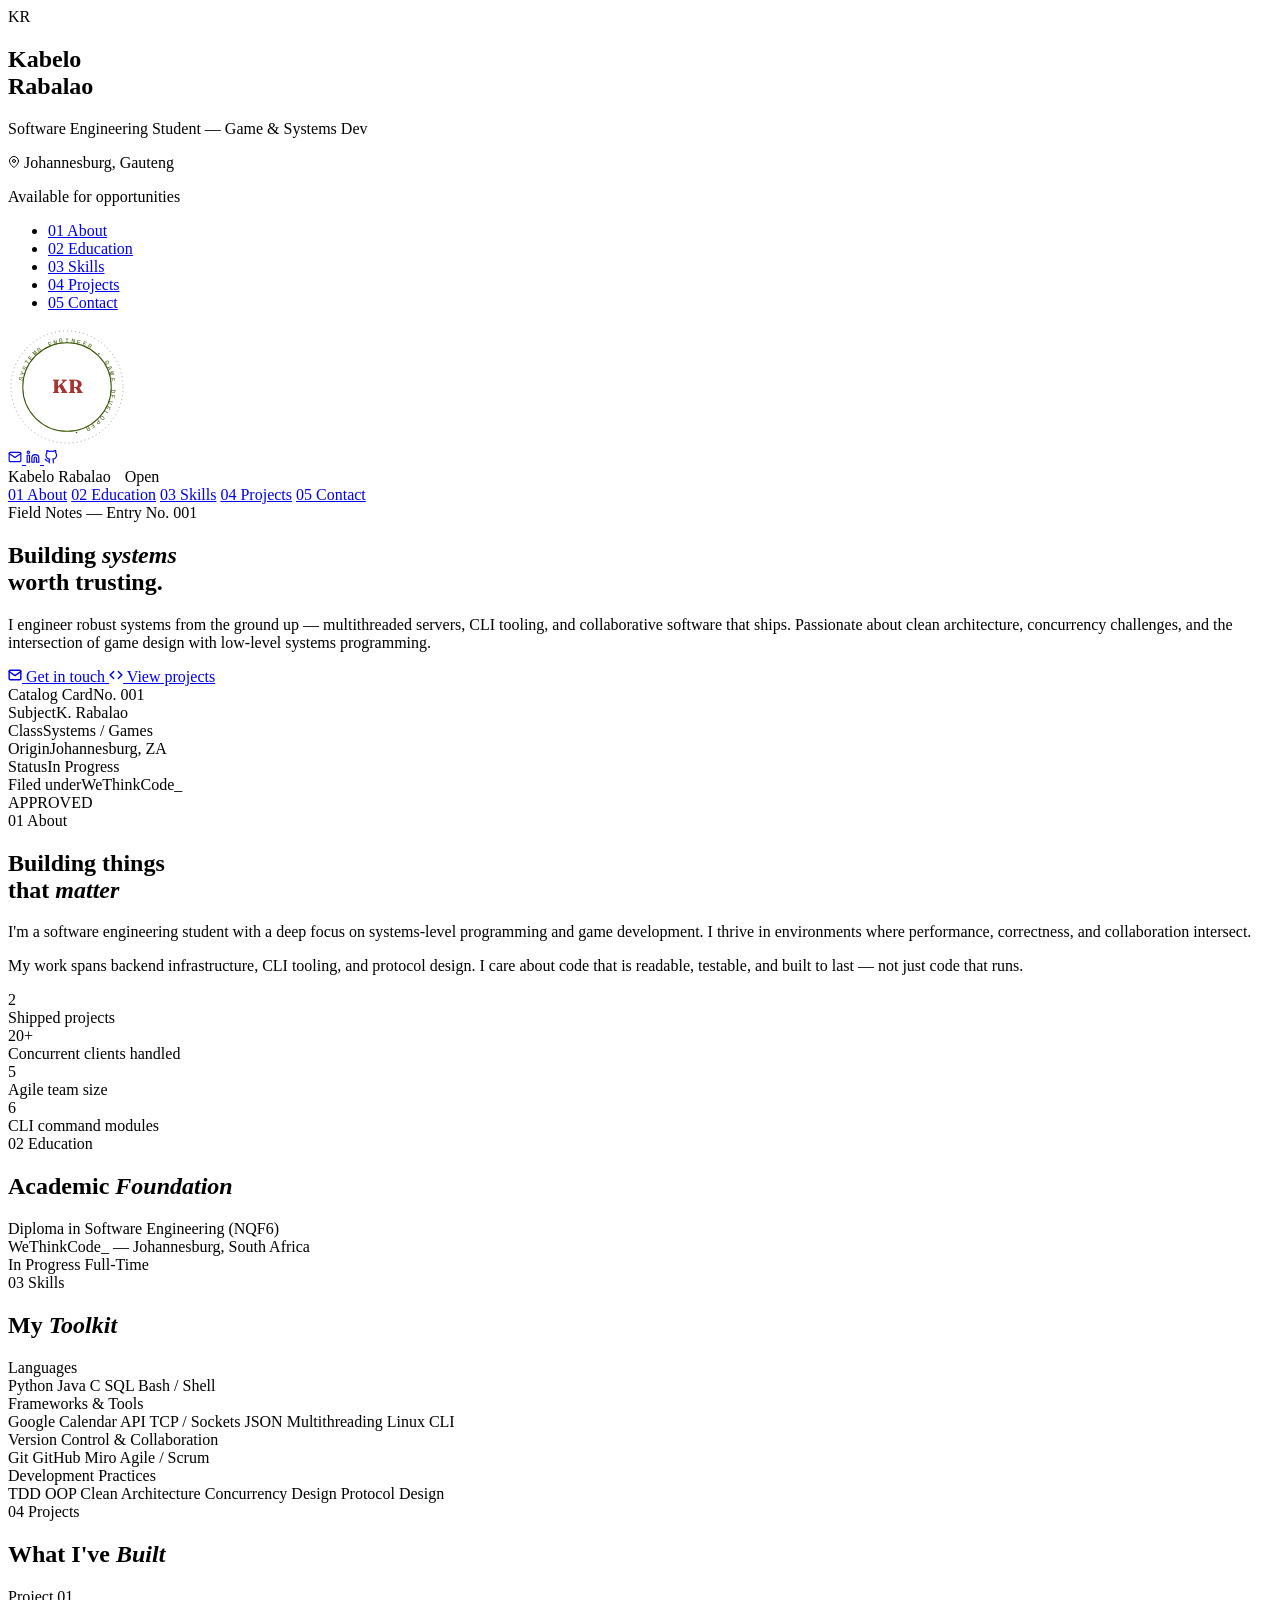
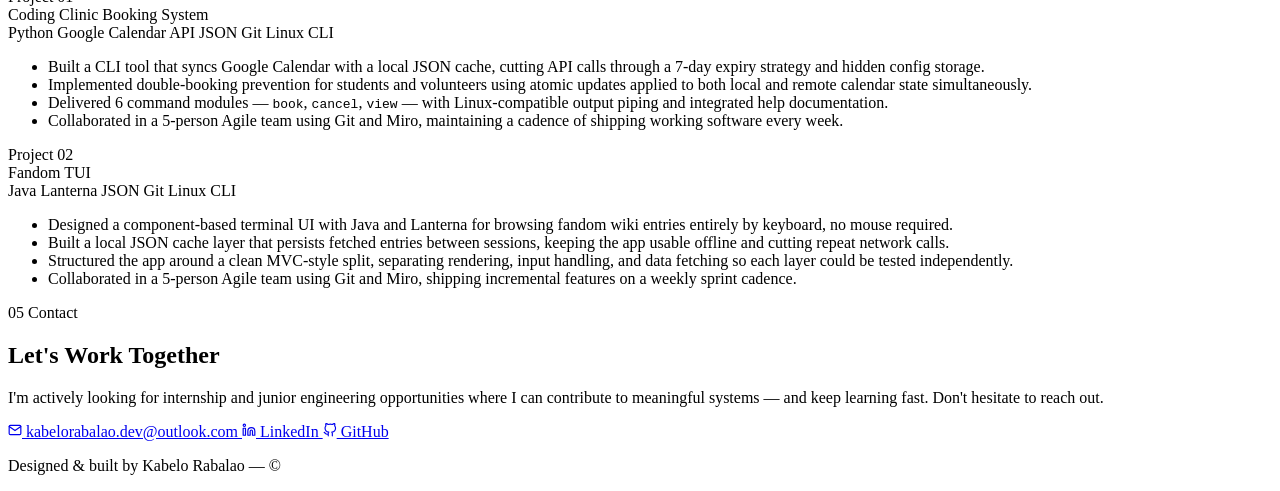
==== commit ebbd6a27: "remade the index by adding tokens and restructuring the overall text" ====
--- a/index.html
+++ b/index.html
@@ -1,472 +1,330 @@
 <!DOCTYPE html>
-<html lang="en" data-theme="dark">
+<html lang="en">
 <head>
-  <meta charset="UTF-8" />
-  <meta name="viewport" content="width=device-width, initial-scale=1.0" />
-  <title>Kabelo Rabalao — Software Engineer</title>
-  <meta name="description" content="Portfolio of Kabelo Rabalao, Software Engineering Student specialising in Game & Systems Development." />
-
-  <link rel="preconnect" href="https://fonts.googleapis.com" />
-  <link rel="preconnect" href="https://fonts.gstatic.com" crossorigin />
-  <link href="https://fonts.googleapis.com/css2?family=Bricolage+Grotesque:opsz,wght@12..96,400;12..96,600;12..96,700;12..96,800&family=JetBrains+Mono:wght@300;400;500;700&display=swap" rel="stylesheet" />
-
-  <link rel="stylesheet" href="css/style.css" />
+    <meta charset="UTF-8" />
+    <meta name="viewport" content="width=device-width, initial-scale=1.0" />
+    <title>Kabelo Rabalao — Software Engineer</title>
+    <meta name="description" content="Portfolio of Kabelo Rabalao, Software Engineering Student specialising in Game & Systems Development." />
+
+    <link rel="preconnect" href="https://fonts.googleapis.com" />
+    <link rel="preconnect" href="https://fonts.gstatic.com" crossorigin />
+    <link href="https://fonts.googleapis.com/css2?family=Fraunces:ital,opsz,wght@0,9..144,300..900;1,9..144,300..900&family=Space+Mono:wght@400;700&family=Work+Sans:wght@400;500;600;700;800&display=swap" rel="stylesheet" />
+
+    <link rel="stylesheet" href="style.css" />
 </head>
 <body>
 
-  <!-- NAVIGATION -->
-  <nav id="navbar">
-    <div class="nav-inner">
-      <span class="nav-logo">kr<span>.</span>dev</span>
-      <ul class="nav-links" id="nav-links">
-        <li><a href="#about">About</a></li>
-        <li><a href="#education">Education</a></li>
-        <li><a href="#skills">Skills</a></li>
-        <li><a href="#projects">Projects</a></li>
-        <li><a href="#contact">Contact</a></li>
-      </ul>
-      <div style="display:flex;align-items:center;gap:12px;">
-        <button class="theme-btn" id="theme-toggle" aria-label="Toggle theme">
-          <svg class="icon-light" width="16" height="16" viewBox="0 0 24 24" fill="none" stroke="currentColor" stroke-width="2" stroke-linecap="round" stroke-linejoin="round"><circle cx="12" cy="12" r="5"/><line x1="12" y1="1" x2="12" y2="3"/><line x1="12" y1="21" x2="12" y2="23"/><line x1="4.22" y1="4.22" x2="5.64" y2="5.64"/><line x1="18.36" y1="18.36" x2="19.78" y2="19.78"/><line x1="1" y1="12" x2="3" y2="12"/><line x1="21" y1="12" x2="23" y2="12"/><line x1="4.22" y1="19.78" x2="5.64" y2="18.36"/><line x1="18.36" y1="5.64" x2="19.78" y2="4.22"/></svg>
-          <svg class="icon-dark" width="16" height="16" viewBox="0 0 24 24" fill="none" stroke="currentColor" stroke-width="2" stroke-linecap="round" stroke-linejoin="round"><path d="M21 12.79A9 9 0 1 1 11.21 3 7 7 0 0 0 21 12.79z"/></svg>
-        </button>
-        <button class="hamburger" id="hamburger" aria-label="Menu">
-          <span></span><span></span><span></span>
-        </button>
-      </div>
+    <div class="layout">
+
+        <!-- ============================================================
+             SIDEBAR (desktop nav / identity rail)
+             ============================================================ -->
+        <aside class="sidebar" id="sidebar">
+            <div class="brandmark">KR</div>
+
+            <h1 class="side-name">Kabelo<br/>Rabalao</h1>
+            <p class="side-tagline">Software Engineering Student — Game &amp; Systems Dev</p>
+
+            <p class="side-location">
+                <svg width="12" height="12" viewBox="0 0 24 24" fill="none" stroke="currentColor" stroke-width="2" stroke-linecap="round" stroke-linejoin="round"><path d="M21 10c0 7-9 13-9 13s-9-6-9-13a9 9 0 0 1 18 0z"/><circle cx="12" cy="10" r="3"/></svg>
+                Johannesburg, Gauteng
+            </p>
+
+            <div class="status-pill"><span class="status-dot"></span> Available for opportunities</div>
+
+            <nav>
+                <ul class="side-nav" id="side-nav">
+                    <li><a href="#about"><span class="n">01</span> About</a></li>
+                    <li><a href="#education"><span class="n">02</span> Education</a></li>
+                    <li><a href="#skills"><span class="n">03</span> Skills</a></li>
+                    <li><a href="#projects"><span class="n">04</span> Projects</a></li>
+                    <li><a href="#contact"><span class="n">05</span> Contact</a></li>
+                </ul>
+            </nav>
+
+            <div class="side-bottom">
+                <div class="stamp-wrap">
+                    <svg class="stamp-badge" viewBox="0 0 160 160" width="118" height="118" aria-hidden="true">
+                        <defs>
+                            <path id="stampCircle" d="M80,80 m-60,0 a60,60 0 1,1 120,0 a60,60 0 1,1 -120,0" />
+                        </defs>
+                        <circle cx="80" cy="80" r="76" fill="none" stroke="#385600" stroke-width="1" stroke-dasharray="1.5 4" opacity=".6"/>
+                        <circle cx="80" cy="80" r="60" fill="none" stroke="#385600" stroke-width="1.4"/>
+                        <text font-family="'Space Mono', monospace" font-size="8.6" letter-spacing="2.2" fill="#385600">
+                            <textPath href="#stampCircle" startOffset="2%">SYSTEMS ENGINEER • GAME DEVELOPER •</textPath>
+                        </text>
+                        <text x="80" y="88" text-anchor="middle" font-family="'Fraunces', serif" font-weight="700" font-size="26" fill="#a73330">KR</text>
+                    </svg>
+                </div>
+                <div class="side-social">
+                    <a href="mailto:kabelorabalao.dev@outlook.com" aria-label="Email">
+                        <svg width="14" height="14" viewBox="0 0 24 24" fill="none" stroke="currentColor" stroke-width="2" stroke-linecap="round" stroke-linejoin="round"><path d="M4 4h16c1.1 0 2 .9 2 2v12c0 1.1-.9 2-2 2H4c-1.1 0-2-.9-2-2V6c0-1.1.9-2 2-2z"/><polyline points="22,6 12,13 2,6"/></svg>
+                    </a>
+                    <a href="https://www.linkedin.com/in/kabelo-rabalao-576933277/" aria-label="LinkedIn">
+                        <svg width="14" height="14" viewBox="0 0 24 24" fill="none" stroke="currentColor" stroke-width="2" stroke-linecap="round" stroke-linejoin="round"><path d="M16 8a6 6 0 0 1 6 6v7h-4v-7a2 2 0 0 0-2-2 2 2 0 0 0-2 2v7h-4v-7a6 6 0 0 1 6-6z"/><rect x="2" y="9" width="4" height="12"/><circle cx="4" cy="4" r="2"/></svg>
+                    </a>
+                    <a href="https://github.com/anti00noir" aria-label="GitHub">
+                        <svg width="14" height="14" viewBox="0 0 24 24" fill="none" stroke="currentColor" stroke-width="2" stroke-linecap="round" stroke-linejoin="round"><path d="M9 19c-5 1.5-5-2.5-7-3m14 6v-3.87a3.37 3.37 0 0 0-.94-2.61c3.14-.35 6.44-1.54 6.44-7A5.44 5.44 0 0 0 20 4.77 5.07 5.07 0 0 0 19.91 1S18.73.65 16 2.48a13.38 13.38 0 0 0-7 0C6.27.65 5.09 1 5.09 1A5.07 5.07 0 0 0 5 4.77a5.44 5.44 0 0 0-1.5 3.78c0 5.42 3.3 6.61 6.44 7A3.37 3.37 0 0 0 9 18.13V22"/></svg>
+                    </a>
+                </div>
+            </div>
+        </aside>
+
+        <!-- ============================================================
+             MAIN
+             ============================================================ -->
+        <main class="main">
+
+            <!-- mobile topbar (shows only on small screens) -->
+            <div class="mobile-topbar">
+                <span class="m-name">Kabelo Rabalao</span>
+                <span class="status-pill" style="padding:4px 10px;"><span class="status-dot"></span> Open</span>
+            </div>
+            <nav class="mobile-nav" id="mobile-nav">
+                <a href="#about">01 About</a>
+                <a href="#education">02 Education</a>
+                <a href="#skills">03 Skills</a>
+                <a href="#projects">04 Projects</a>
+                <a href="#contact">05 Contact</a>
+            </nav>
+
+            <!-- ================= HERO ================= -->
+            <section id="hero">
+                <div class="container">
+                    <div class="eyebrow"><span class="num">Field Notes</span> — Entry No. 001</div>
+                    <div class="hero-grid">
+                        <div class="hero-text">
+                            <h2 class="hero-name">Building <em class="accent">systems</em><br/>worth trusting.</h2>
+                            <p class="hero-summary">I engineer robust systems from the ground up — multithreaded servers, CLI tooling, and collaborative software that ships. Passionate about clean architecture, concurrency challenges, and the intersection of game design with low-level systems programming.</p>
+                            <div class="hero-cta">
+                                <a href="mailto:kabelorabalao.dev@outlook.com" class="btn btn-primary">
+                                    <svg width="14" height="14" viewBox="0 0 24 24" fill="none" stroke="currentColor" stroke-width="2.5" stroke-linecap="round" stroke-linejoin="round"><path d="M4 4h16c1.1 0 2 .9 2 2v12c0 1.1-.9 2-2 2H4c-1.1 0-2-.9-2-2V6c0-1.1.9-2 2-2z"/><polyline points="22,6 12,13 2,6"/></svg>
+                                    Get in touch
+                                </a>
+                                <a href="#projects" class="btn btn-outline">
+                                    <svg width="14" height="14" viewBox="0 0 24 24" fill="none" stroke="currentColor" stroke-width="2.5" stroke-linecap="round" stroke-linejoin="round"><polyline points="16 18 22 12 16 6"/><polyline points="8 6 2 12 8 18"/></svg>
+                                    View projects
+                                </a>
+                            </div>
+                        </div>
+
+                        <div class="hero-visual">
+                            <div class="index-card">
+                                <span class="tape"></span>
+                                <div class="index-card-head"><span>Catalog Card</span><span>No. 001</span></div>
+                                <div class="index-row"><span class="k">Subject</span><span class="v">K. Rabalao</span></div>
+                                <div class="index-row"><span class="k">Class</span><span class="v">Systems / Games</span></div>
+                                <div class="index-row"><span class="k">Origin</span><span class="v">Johannesburg, ZA</span></div>
+                                <div class="index-row"><span class="k">Status</span><span class="v">In Progress</span></div>
+                                <div class="index-row"><span class="k">Filed under</span><span class="v">WeThinkCode_</span></div>
+                                <div class="stamp-approved">APPROVED</div>
+                            </div>
+                        </div>
+                    </div>
+                </div>
+            </section>
+
+            <div class="container"><div class="tear"></div></div>
+
+            <!-- ================= ABOUT ================= -->
+            <section id="about">
+                <div class="container">
+                    <div class="eyebrow"><span class="num">01</span> About</div>
+                    <div class="about-grid">
+                        <div class="about-text reveal">
+                            <div class="section-head">
+                                <h2>Building things<br/>that <em>matter</em></h2>
+                            </div>
+                            <p>I'm a software engineering student with a deep focus on systems-level programming and game development. I thrive in environments where performance, correctness, and collaboration intersect.</p>
+                            <p>My work spans backend infrastructure, CLI tooling, and protocol design. I care about code that is readable, testable, and built to last — not just code that runs.</p>
+                        </div>
+                        <div class="stats reveal">
+                            <div class="stat-stamp"><div class="stat-number">2</div><div class="stat-label">Shipped projects</div></div>
+                            <div class="stat-stamp"><div class="stat-number">20+</div><div class="stat-label">Concurrent clients handled</div></div>
+                            <div class="stat-stamp"><div class="stat-number">5</div><div class="stat-label">Agile team size</div></div>
+                            <div class="stat-stamp"><div class="stat-number">6</div><div class="stat-label">CLI command modules</div></div>
+                        </div>
+                    </div>
+                </div>
+            </section>
+
+            <div class="container"><div class="tear"></div></div>
+
+            <!-- ================= EDUCATION ================= -->
+            <section id="education">
+                <div class="container">
+                    <div class="eyebrow"><span class="num">02</span> Education</div>
+                    <div class="section-head reveal">
+                        <h2>Academic <em>Foundation</em></h2>
+                    </div>
+                    <div class="edu-ticket reveal">
+                        <div class="edu-main">
+                            <div class="edu-degree">Diploma in Software Engineering (NQF6)</div>
+                            <div class="edu-institution">WeThinkCode_ — Johannesburg, South Africa</div>
+                        </div>
+                        <div class="edu-divider"></div>
+                        <div class="edu-meta">
+                            <span class="pill">In Progress</span>
+                            <span class="pill">Full-Time</span>
+                        </div>
+                    </div>
+                </div>
+            </section>
+
+            <div class="container"><div class="tear"></div></div>
+
+            <!-- ================= SKILLS ================= -->
+            <section id="skills">
+                <div class="container">
+                    <div class="eyebrow"><span class="num">03</span> Skills</div>
+                    <div class="section-head reveal">
+                        <h2>My <em>Toolkit</em></h2>
+                    </div>
+                    <div class="skills-grid">
+
+                        <div class="skill-group reveal">
+                            <div class="skill-group-title">Languages</div>
+                            <div class="skill-tags">
+                                <span class="skill-chip"><span class="dot" style="--dc:#385600"></span>Python</span>
+                                <span class="skill-chip"><span class="dot" style="--dc:#a73330"></span>Java</span>
+                                <span class="skill-chip"><span class="dot" style="--dc:#ceab53"></span>C</span>
+                                <span class="skill-chip"><span class="dot" style="--dc:#c30005"></span>SQL</span>
+                                <span class="skill-chip"><span class="dot" style="--dc:#385600"></span>Bash / Shell</span>
+                            </div>
+                        </div>
+
+                        <div class="skill-group reveal">
+                            <div class="skill-group-title">Frameworks &amp; Tools</div>
+                            <div class="skill-tags">
+                                <span class="skill-chip"><span class="dot" style="--dc:#a73330"></span>Google Calendar API</span>
+                                <span class="skill-chip"><span class="dot" style="--dc:#ceab53"></span>TCP / Sockets</span>
+                                <span class="skill-chip"><span class="dot" style="--dc:#c30005"></span>JSON</span>
+                                <span class="skill-chip"><span class="dot" style="--dc:#385600"></span>Multithreading</span>
+                                <span class="skill-chip"><span class="dot" style="--dc:#a73330"></span>Linux CLI</span>
+                            </div>
+                        </div>
+
+                        <div class="skill-group reveal">
+                            <div class="skill-group-title">Version Control &amp; Collaboration</div>
+                            <div class="skill-tags">
+                                <span class="skill-chip"><span class="dot" style="--dc:#385600"></span>Git</span>
+                                <span class="skill-chip"><span class="dot" style="--dc:#ceab53"></span>GitHub</span>
+                                <span class="skill-chip"><span class="dot" style="--dc:#c30005"></span>Miro</span>
+                                <span class="skill-chip"><span class="dot" style="--dc:#a73330"></span>Agile / Scrum</span>
+                            </div>
+                        </div>
+
+                        <div class="skill-group reveal">
+                            <div class="skill-group-title">Development Practices</div>
+                            <div class="skill-tags">
+                                <span class="skill-chip"><span class="dot" style="--dc:#ceab53"></span>TDD</span>
+                                <span class="skill-chip"><span class="dot" style="--dc:#385600"></span>OOP</span>
+                                <span class="skill-chip"><span class="dot" style="--dc:#c30005"></span>Clean Architecture</span>
+                                <span class="skill-chip"><span class="dot" style="--dc:#a73330"></span>Concurrency Design</span>
+                                <span class="skill-chip"><span class="dot" style="--dc:#385600"></span>Protocol Design</span>
+                            </div>
+                        </div>
+
+                    </div>
+                </div>
+            </section>
+
+            <div class="container"><div class="tear"></div></div>
+
+            <!-- ================= PROJECTS ================= -->
+            <section id="projects">
+                <div class="container">
+                    <div class="eyebrow"><span class="num">04</span> Projects</div>
+                    <div class="section-head reveal">
+                        <h2>What I've <em>Built</em></h2>
+                    </div>
+
+                    <div class="projects-stack">
+
+                        <div class="project-index-card reveal">
+                            <span class="tape"></span>
+                            <div class="project-header">
+                                <div>
+                                    <div class="project-number">Project 01</div>
+                                    <div class="project-name">Coding Clinic Booking System</div>
+                                </div>
+                                <div class="project-tech-row">
+                                    <span class="tech-badge">Python</span>
+                                    <span class="tech-badge">Google Calendar API</span>
+                                    <span class="tech-badge">JSON</span>
+                                    <span class="tech-badge">Git</span>
+                                    <span class="tech-badge">Linux CLI</span>
+                                </div>
+                            </div>
+                            <ul class="project-achievements">
+                                <li>Built a CLI tool that syncs Google Calendar with a local JSON cache, cutting API calls through a 7-day expiry strategy and hidden config storage.</li>
+                                <li>Implemented double-booking prevention for students and volunteers using atomic updates applied to both local and remote calendar state simultaneously.</li>
+                                <li>Delivered 6 command modules — <code>book</code>, <code>cancel</code>, <code>view</code> — with Linux-compatible output piping and integrated help documentation.</li>
+                                <li>Collaborated in a 5-person Agile team using Git and Miro, maintaining a cadence of shipping working software every week.</li>
+                            </ul>
+                        </div>
+
+                        <div class="project-index-card reveal">
+                            <span class="tape"></span>
+                            <div class="project-header">
+                                <div>
+                                    <div class="project-number">Project 02</div>
+                                    <div class="project-name">Fandom TUI</div>
+                                </div>
+                                <div class="project-tech-row">
+                                    <span class="tech-badge">Java</span>
+                                    <span class="tech-badge">Lanterna</span>
+                                    <span class="tech-badge">JSON</span>
+                                    <span class="tech-badge">Git</span>
+                                    <span class="tech-badge">Linux CLI</span>
+                                </div>
+                            </div>
+                            <ul class="project-achievements">
+                                <li>Designed a component-based terminal UI with Java and Lanterna for browsing fandom wiki entries entirely by keyboard, no mouse required.</li>
+                                <li>Built a local JSON cache layer that persists fetched entries between sessions, keeping the app usable offline and cutting repeat network calls.</li>
+                                <li>Structured the app around a clean MVC-style split, separating rendering, input handling, and data fetching so each layer could be tested independently.</li>
+                                <li>Collaborated in a 5-person Agile team using Git and Miro, shipping incremental features on a weekly sprint cadence.</li>
+                            </ul>
+                        </div>
+
+                    </div>
+                </div>
+            </section>
+
+            <div class="container"><div class="tear"></div></div>
+
+            <!-- ================= CONTACT ================= -->
+            <section id="contact">
+                <div class="container">
+                    <div class="eyebrow" style="justify-content:center;"><span class="num">05</span> Contact</div>
+                    <div class="postcard reveal">
+                        <h2>Let's Work Together</h2>
+                        <p>I'm actively looking for internship and junior engineering opportunities where I can contribute to meaningful systems — and keep learning fast. Don't hesitate to reach out.</p>
+                        <div class="contact-links">
+                            <a href="mailto:kabelorabalao.dev@outlook.com" class="contact-link">
+                                <svg width="14" height="14" viewBox="0 0 24 24" fill="none" stroke="currentColor" stroke-width="2" stroke-linecap="round" stroke-linejoin="round"><path d="M4 4h16c1.1 0 2 .9 2 2v12c0 1.1-.9 2-2 2H4c-1.1 0-2-.9-2-2V6c0-1.1.9-2 2-2z"/><polyline points="22,6 12,13 2,6"/></svg>
+                                kabelorabalao.dev@outlook.com
+                            </a>
+                            <a href="https://www.linkedin.com/in/kabelo-rabalao-576933277/" class="contact-link">
+                                <svg width="14" height="14" viewBox="0 0 24 24" fill="none" stroke="currentColor" stroke-width="2" stroke-linecap="round" stroke-linejoin="round"><path d="M16 8a6 6 0 0 1 6 6v7h-4v-7a2 2 0 0 0-2-2 2 2 0 0 0-2 2v7h-4v-7a6 6 0 0 1 6-6z"/><rect x="2" y="9" width="4" height="12"/><circle cx="4" cy="4" r="2"/></svg>
+                                LinkedIn
+                            </a>
+                            <a href="https://github.com/anti00noir" class="contact-link">
+                                <svg width="14" height="14" viewBox="0 0 24 24" fill="none" stroke="currentColor" stroke-width="2" stroke-linecap="round" stroke-linejoin="round"><path d="M9 19c-5 1.5-5-2.5-7-3m14 6v-3.87a3.37 3.37 0 0 0-.94-2.61c3.14-.35 6.44-1.54 6.44-7A5.44 5.44 0 0 0 20 4.77 5.07 5.07 0 0 0 19.91 1S18.73.65 16 2.48a13.38 13.38 0 0 0-7 0C6.27.65 5.09 1 5.09 1A5.07 5.07 0 0 0 5 4.77a5.44 5.44 0 0 0-1.5 3.78c0 5.42 3.3 6.61 6.44 7A3.37 3.37 0 0 0 9 18.13V22"/></svg>
+                                GitHub
+                            </a>
+                        </div>
+                    </div>
+                </div>
+            </section>
+
+            <footer>
+                <p>Designed &amp; built by <span>Kabelo Rabalao</span> — &copy; <span id="year"></span></p>
+            </footer>
+
+        </main>
     </div>
-    <div class="nav-drawer" id="nav-drawer">
-      <a href="#about"     onclick="closeDrawer()">About</a>
-      <a href="#education" onclick="closeDrawer()">Education</a>
-      <a href="#skills"    onclick="closeDrawer()">Skills</a>
-      <a href="#projects"  onclick="closeDrawer()">Projects</a>
-      <a href="#contact"   onclick="closeDrawer()">Contact</a>
-    </div>
-  </nav>
-
-  <!-- HERO SECTION -->
-  <section id="hero">
-    <div class="container">
-      <div class="hero-inner">
-        <div class="hero-text">
-          <div class="hero-badge">Available for opportunities</div>
-          <p class="hero-location">
-            <svg width="13" height="13" viewBox="0 0 24 24" fill="none" stroke="currentColor" stroke-width="2" stroke-linecap="round" stroke-linejoin="round"><path d="M21 10c0 7-9 13-9 13s-9-6-9-13a9 9 0 0 1 18 0z"/><circle cx="12" cy="10" r="3"/></svg>
-            Johannesburg, Gauteng
-          </p>
-          <h1 class="display-xl hero-name">Kabelo<br/>Rabalao</h1>
-          <p class="hero-tagline">Software Engineering Student &mdash; Game &amp; Systems Dev</p>
-          <p class="hero-summary">I engineer robust systems from the ground up &mdash; multithreaded servers, CLI tooling, and collaborative software that ships. Passionate about clean architecture, concurrency challenges, and the intersection of game design with low-level systems programming.</p>
-          <div class="hero-cta">
-            <a href="mailto:kabelorabalao.dev@outlook.com" class="btn btn-primary">
-              <svg width="14" height="14" viewBox="0 0 24 24" fill="none" stroke="currentColor" stroke-width="2.5" stroke-linecap="round" stroke-linejoin="round"><path d="M4 4h16c1.1 0 2 .9 2 2v12c0 1.1-.9 2-2 2H4c-1.1 0-2-.9-2-2V6c0-1.1.9-2 2-2z"/><polyline points="22,6 12,13 2,6"/></svg>
-              Get in touch
-            </a>
-            <a href="#projects" class="btn btn-outline">
-              <svg width="14" height="14" viewBox="0 0 24 24" fill="none" stroke="currentColor" stroke-width="2.5" stroke-linecap="round" stroke-linejoin="round"><polyline points="16 18 22 12 16 6"/><polyline points="8 6 2 12 8 18"/></svg>
-              View projects
-            </a>
-          </div>
-        </div>
-        <div class="hero-visual">
-          <div class="terminal-card">
-            <div class="terminal-bar">
-              <div class="terminal-dot dot-red"></div>
-              <div class="terminal-dot dot-yellow"></div>
-              <div class="terminal-dot dot-green"></div>
-              <span class="terminal-title">~/kabelo &mdash; bash</span>
-            </div>
-            <div class="terminal-body" id="terminal-body"></div>
-          </div>
-        </div>
-      </div>
-    </div>
-  </section>
-
-  <!-- ABOUT SECTION -->
-  <section id="about">
-    <div class="container">
-      <div class="about-grid">
-        <div class="about-text reveal">
-          <p class="section-label">About me</p>
-          <h2 class="display-lg" style="margin-bottom:24px;">Building things<br/>that matter</h2>
-          <p>I'm a software engineering student with a deep focus on systems-level programming and game development. I thrive in environments where performance, correctness, and collaboration intersect.</p>
-          <p>My work spans backend infrastructure, CLI tooling, and protocol design. I care about code that is readable, testable, and built to last &mdash; not just code that runs.</p>
-        </div>
-        <div class="about-stats reveal">
-          <div class="stat-card"><div class="stat-number">2</div><div class="stat-label">Shipped projects</div></div>
-          <div class="stat-card"><div class="stat-number">20+</div><div class="stat-label">Concurrent clients handled</div></div>
-          <div class="stat-card"><div class="stat-number">5</div><div class="stat-label">Agile team size</div></div>
-          <div class="stat-card"><div class="stat-number">6</div><div class="stat-label">CLI command modules</div></div>
-        </div>
-      </div>
-    </div>
-  </section>
-
-  <!-- EDUCATION SECTION -->
-  <section id="education">
-    <div class="container">
-      <div class="section-heading reveal">
-        <p class="section-label">Education</p>
-        <h2 class="display-lg">Academic Foundation</h2>
-      </div>
-      <div class="reveal">
-        <div class="edu-card">
-          <div class="edu-degree">Diploma in Software Engineering (NQF6)</div>
-          <div class="edu-institution">WeThinkCode_ &mdash; Johannesburg, South Africa</div>
-          <div class="edu-meta">
-            <span class="edu-pill">In Progress</span>
-            <span class="edu-pill">Full-Time</span>
-          </div>
-        </div>
-      </div>
-    </div>
-  </section>
-
-  <!-- SKILLS SECTION -->
-  <section id="skills">
-    <div class="container">
-      <div class="section-heading reveal">
-        <p class="section-label">Technical Skills</p>
-        <h2 class="display-lg">My Toolkit</h2>
-      </div>
-      <div class="skills-grid">
-        <!-- Languages Group -->
-        <div class="skill-group reveal">
-          <div class="skill-group-title">Languages</div>
-          <div class="skill-tags">
-            <span class="skill-tag" style="--ic:#4b8bbe;--ic-dim:rgba(75,139,190,0.15)">
-              <span class="skill-icon" style="--ic:#4b8bbe;--ic-dim:rgba(75,139,190,0.15)">
-                <svg viewBox="0 0 16 16" xmlns="http://www.w3.org/2000/svg">
-                  <path d="M8 1C5.8 1 4.3 2 4.3 3.2V5h3.5v.5H2.8C1.5 5.5.5 6.6.5 8s1 2.5 2.3 2.5H4V9c0-.7.6-1.3 1.3-1.3h4.8c.7 0 1.3-.6 1.3-1.3V3.2C11.4 2 9.9 1 8 1zm-1.2 1.6c.4 0 .7.3.7.7s-.3.7-.7.7-.7-.3-.7-.7.3-.7.7-.7z" fill="#4b8bbe"/>
-                  <path d="M8 15c2.2 0 3.7-1 3.7-2.2V11H8.2v-.5h5.1c1.3 0 2.2-1.1 2.2-2.5s-1-2.5-2.2-2.5H12v1.5c0 .7-.6 1.3-1.3 1.3H5.9c-.7 0-1.3.6-1.3 1.3v4.2C4.6 14 6.1 15 8 15zm1.2-1.6c-.4 0-.7-.3-.7-.7s.3-.7.7-.7.7.3.7.7-.3.7-.7.7z" fill="#ffd43b"/>
-                </svg>
-              </span>
-              Python
-            </span>
-            <span class="skill-tag" style="--ic:#f89820;--ic-dim:rgba(248,152,32,0.15)">
-              <span class="skill-icon" style="--ic:#f89820;--ic-dim:rgba(248,152,32,0.15)">
-                <svg viewBox="0 0 16 16" fill="none" xmlns="http://www.w3.org/2000/svg">
-                  <path d="M5.8 10.7s-.5.3.4.4c1.1.1 1.7.1 3-.1 0 0 .3.2.8.3-2.8 1.2-6.3-.1-4.2-.6z" fill="#f89820"/>
-                  <path d="M5.4 9.1s-.6.5.6.6c1.6.1 2.8.1 4.9-.3 0 0 .2.3.6.4-4.3 1.2-9.1-.1-6.1-.7z" fill="#f89820"/>
-                  <path d="M8.2 6.3c.9 1-.3 1.8-.3 1.8s2.2-1.1 1.2-2.5C8.2 4.3 7.4 3.6 9.8 2.2 7.3 3.6 6.3 5 8.2 6.3z" fill="#f89820"/>
-                  <path d="M11 11.2s.4.3-.5.6c-1.6.5-6.7.6-8.1-.1-.5-.2.5-.5.8-.6h.4c-.5-.3-3.1.6-1.3 1 5 .9 9-.5 8.7-.9z" fill="#f89820"/>
-                  <path d="M5.8 7.9s-2.5.6-.9.8c.7.1 2.1.1 3.4 0 1-.1 2.2-.3 2.2-.3s-.2.1-.4.2c-1.7.4-5 .2-4.1-.2.9-.3.8-.4.8-.4l-.9-.1z" fill="#f89820"/>
-                  <path d="M10.2 10.2s1.8.9-2 1.2c-1.2.1-2.9 0-3.8-.3-.4-.1-.3-.3 0-.4.3-.1.4-.1.4-.1-.4-.2-1-.4.1-.6 3-.1 4.5.1 5.3.2z" fill="#ffd43b"/>
-                </svg>
-              </span>
-              Java
-            </span>
-            <span class="skill-tag" style="--ic:#5c9bd6;--ic-dim:rgba(92,155,214,0.15)">
-              <span class="skill-icon" style="--ic:#5c9bd6;--ic-dim:rgba(92,155,214,0.15)">
-                <svg viewBox="0 0 16 16" fill="none" xmlns="http://www.w3.org/2000/svg">
-                  <path d="M13 5.5A5.5 5.5 0 1 0 13 10.5" stroke="#5c9bd6" stroke-width="1.8" stroke-linecap="round"/>
-                </svg>
-              </span>
-              C
-            </span>
-            <span class="skill-tag" style="--ic:#00b4d8;--ic-dim:rgba(0,180,216,0.15)">
-              <span class="skill-icon" style="--ic:#00b4d8;--ic-dim:rgba(0,180,216,0.15)">
-                <svg viewBox="0 0 16 16" fill="none" xmlns="http://www.w3.org/2000/svg">
-                  <ellipse cx="8" cy="4.5" rx="5" ry="1.8" stroke="#00b4d8" stroke-width="1.2"/>
-                  <line x1="3" y1="4.5" x2="3" y2="11.5" stroke="#00b4d8" stroke-width="1.2"/>
-                  <line x1="13" y1="4.5" x2="13" y2="11.5" stroke="#00b4d8" stroke-width="1.2"/>
-                  <ellipse cx="8" cy="11.5" rx="5" ry="1.8" stroke="#00b4d8" stroke-width="1.2"/>
-                  <path d="M3 8c0 .9 2.2 1.6 5 1.6s5-.7 5-1.6" stroke="#00b4d8" stroke-width="1" stroke-dasharray="2 1.5"/>
-                </svg>
-              </span>
-              SQL
-            </span>
-            <span class="skill-tag" style="--ic:#00e5a0;--ic-dim:rgba(0,229,160,0.12)">
-              <span class="skill-icon" style="--ic:#00e5a0;--ic-dim:rgba(0,229,160,0.12)">
-                <svg viewBox="0 0 16 16" fill="none" xmlns="http://www.w3.org/2000/svg">
-                  <path d="M2 5l4 3-4 3" stroke="#00e5a0" stroke-width="1.7" stroke-linecap="round" stroke-linejoin="round"/>
-                  <line x1="8.5" y1="11" x2="14" y2="11" stroke="#00e5a0" stroke-width="1.7" stroke-linecap="round"/>
-                </svg>
-              </span>
-              Bash / Shell
-            </span>
-          </div>
-        </div>
-        <!-- Frameworks & Tools Group -->
-        <div class="skill-group reveal">
-          <div class="skill-group-title">Frameworks &amp; Tools</div>
-          <div class="skill-tags">
-            <span class="skill-tag" style="--ic:#4285f4;--ic-dim:rgba(66,133,244,0.15)">
-              <span class="skill-icon" style="--ic:#4285f4;--ic-dim:rgba(66,133,244,0.15)">
-                <svg viewBox="0 0 16 16" fill="none" xmlns="http://www.w3.org/2000/svg">
-                  <rect x="2" y="3" width="12" height="11" rx="1.2" stroke="#4285f4" stroke-width="1.2"/>
-                  <line x1="2" y1="6.5" x2="14" y2="6.5" stroke="#4285f4" stroke-width="1.2"/>
-                  <line x1="5.5" y1="1.5" x2="5.5" y2="5" stroke="#4285f4" stroke-width="1.4" stroke-linecap="round"/>
-                  <line x1="10.5" y1="1.5" x2="10.5" y2="5" stroke="#4285f4" stroke-width="1.4" stroke-linecap="round"/>
-                  <rect x="5" y="8.5" width="2.5" height="2" rx=".4" fill="#4285f4"/>
-                  <rect x="8.5" y="8.5" width="2.5" height="2" rx=".4" fill="#4285f4" opacity=".5"/>
-                  <rect x="5" y="11" width="2.5" height="1.5" rx=".4" fill="#4285f4" opacity=".3"/>
-                </svg>
-              </span>
-              Google Calendar API
-            </span>
-            <span class="skill-tag" style="--ic:#a78bfa;--ic-dim:rgba(167,139,250,0.15)">
-              <span class="skill-icon" style="--ic:#a78bfa;--ic-dim:rgba(167,139,250,0.15)">
-                <svg viewBox="0 0 16 16" fill="none" xmlns="http://www.w3.org/2000/svg">
-                  <circle cx="3" cy="8" r="2" stroke="#a78bfa" stroke-width="1.2"/>
-                  <circle cx="13" cy="8" r="2" stroke="#a78bfa" stroke-width="1.2"/>
-                  <line x1="5" y1="8" x2="11" y2="8" stroke="#a78bfa" stroke-width="1.2"/>
-                  <circle cx="8" cy="4.5" r="1.4" fill="#a78bfa" opacity=".7"/>
-                  <line x1="8" y1="5.9" x2="8" y2="6.8" stroke="#a78bfa" stroke-width="1.1"/>
-                </svg>
-              </span>
-              TCP / Sockets
-            </span>
-            <span class="skill-tag" style="--ic:#fbbf24;--ic-dim:rgba(251,191,36,0.15)">
-              <span class="skill-icon" style="--ic:#fbbf24;--ic-dim:rgba(251,191,36,0.15)">
-                <svg viewBox="0 0 16 16" fill="none" xmlns="http://www.w3.org/2000/svg">
-                  <path d="M6 2C4.3 2 4 3 4 4.2V5.8c0 .9-.8 1.4-2 1.7C3.2 7.9 4 8.4 4 9.3v1.5C4 12 4.3 14 6 14" stroke="#fbbf24" stroke-width="1.3" stroke-linecap="round"/>
-                  <path d="M10 2c1.7 0 2 1 2 2.2v1.6c0 .9.8 1.4 2 1.7-1.2.4-2 .9-2 1.8v1.5C12 12 11.7 14 10 14" stroke="#fbbf24" stroke-width="1.3" stroke-linecap="round"/>
-                </svg>
-              </span>
-              JSON
-            </span>
-            <span class="skill-tag" style="--ic:#f97316;--ic-dim:rgba(249,115,22,0.15)">
-              <span class="skill-icon" style="--ic:#f97316;--ic-dim:rgba(249,115,22,0.15)">
-                <svg viewBox="0 0 16 16" fill="none" xmlns="http://www.w3.org/2000/svg">
-                  <line x1="2" y1="4" x2="10" y2="4" stroke="#f97316" stroke-width="1.3" stroke-linecap="round"/>
-                  <polyline points="9,2.5 11,4 9,5.5" stroke="#f97316" stroke-width="1.3" fill="none" stroke-linecap="round" stroke-linejoin="round"/>
-                  <line x1="2" y1="8" x2="10" y2="8" stroke="#f97316" stroke-width="1.3" stroke-linecap="round"/>
-                  <polyline points="9,6.5 11,8 9,9.5" stroke="#f97316" stroke-width="1.3" fill="none" stroke-linecap="round" stroke-linejoin="round"/>
-                  <line x1="2" y1="12" x2="10" y2="12" stroke="#f97316" stroke-width="1.3" stroke-linecap="round"/>
-                  <polyline points="9,10.5 11,12 9,13.5" stroke="#f97316" stroke-width="1.3" fill="none" stroke-linecap="round" stroke-linejoin="round"/>
-                </svg>
-              </span>
-              Multithreading
-            </span>
-            <span class="skill-tag" style="--ic:#94a3b8;--ic-dim:rgba(148,163,184,0.15)">
-              <span class="skill-icon" style="--ic:#94a3b8;--ic-dim:rgba(148,163,184,0.15)">
-                <svg viewBox="0 0 16 16" xmlns="http://www.w3.org/2000/svg">
-                  <ellipse cx="8" cy="4" rx="3" ry="2.8" fill="#94a3b8"/>
-                  <ellipse cx="8" cy="10" rx="3.5" ry="4.2" fill="#94a3b8"/>
-                  <ellipse cx="8" cy="10" rx="2" ry="3" fill="#080b10" opacity=".6"/>
-                  <circle cx="6.8" cy="3.5" r=".5" fill="#080b10"/>
-                  <circle cx="9.2" cy="3.5" r=".5" fill="#080b10"/>
-                  <path d="M7.3 4.8h1.4l-.7.7z" fill="#f97316"/>
-                  <line x1="5.5" y1="13" x2="4.3" y2="15" stroke="#94a3b8" stroke-width="1.2" stroke-linecap="round"/>
-                  <line x1="10.5" y1="13" x2="11.7" y2="15" stroke="#94a3b8" stroke-width="1.2" stroke-linecap="round"/>
-                </svg>
-              </span>
-              Linux CLI
-            </span>
-          </div>
-        </div>
-        <!-- Version Control & Collaboration Group -->
-        <div class="skill-group reveal">
-          <div class="skill-group-title">Version Control &amp; Collaboration</div>
-          <div class="skill-tags">
-            <span class="skill-tag" style="--ic:#f05033;--ic-dim:rgba(240,80,51,0.15)">
-              <span class="skill-icon" style="--ic:#f05033;--ic-dim:rgba(240,80,51,0.15)">
-                <svg viewBox="0 0 16 16" fill="none" xmlns="http://www.w3.org/2000/svg">
-                  <circle cx="4.5" cy="3.5" r="1.7" stroke="#f05033" stroke-width="1.2"/>
-                  <circle cx="4.5" cy="12.5" r="1.7" stroke="#f05033" stroke-width="1.2"/>
-                  <circle cx="11.5" cy="7" r="1.7" stroke="#f05033" stroke-width="1.2"/>
-                  <line x1="4.5" y1="5.2" x2="4.5" y2="10.8" stroke="#f05033" stroke-width="1.2"/>
-                  <path d="M4.5 6C4.5 7.5 11.5 7 11.5 7" stroke="#f05033" stroke-width="1.2" fill="none"/>
-                </svg>
-              </span>
-              Git
-            </span>
-            <span class="skill-tag" style="--ic:#c9d1d9;--ic-dim:rgba(201,209,217,0.12)">
-              <span class="skill-icon" style="--ic:#c9d1d9;--ic-dim:rgba(201,209,217,0.12)">
-                <svg viewBox="0 0 16 16" fill="#c9d1d9" xmlns="http://www.w3.org/2000/svg">
-                  <path d="M8 .5A7.5 7.5 0 0 0 .5 8c0 3.31 2.15 6.12 5.13 7.11.37.07.5-.16.5-.36v-1.26c-2.06.45-2.49-1.34-2.49-1.34-.34-.87-.83-1.1-.83-1.1-.68-.46.05-.45.05-.45.75.05 1.15.77 1.15.77.67 1.15 1.76.82 2.19.63.07-.49.26-.82.47-1.01-1.67-.19-3.43-.84-3.43-3.71 0-.82.29-1.49.77-2.02-.08-.19-.33-.95.07-1.98 0 0 .63-.2 2.06.77A7.15 7.15 0 0 1 8 4.84c.64 0 1.28.08 1.88.24 1.42-.97 2.05-.77 2.05-.77.4 1.03.15 1.79.07 1.98.48.53.77 1.2.77 2.02 0 2.88-1.76 3.52-3.44 3.7.27.24.51.7.51 1.4v2.08c0 .2.13.44.51.36A7.5 7.5 0 0 0 15.5 8 7.5 7.5 0 0 0 8 .5z"/>
-                </svg>
-              </span>
-              GitHub
-            </span>
-            <span class="skill-tag" style="--ic:#e8c84a;--ic-dim:rgba(232,200,74,0.15)">
-              <span class="skill-icon" style="--ic:#e8c84a;--ic-dim:rgba(232,200,74,0.15)">
-                <svg viewBox="0 0 16 16" fill="none" xmlns="http://www.w3.org/2000/svg">
-                  <rect x="2" y="2" width="12" height="12" rx="1.5" stroke="#e8c84a" stroke-width="1.2"/>
-                  <rect x="4" y="4.5" width="3" height="2.8" rx=".6" fill="#e8c84a" opacity=".9"/>
-                  <rect x="9" y="4.5" width="3" height="2.8" rx=".6" fill="#e8c84a" opacity=".5"/>
-                  <rect x="4" y="9" width="3" height="2" rx=".6" fill="#e8c84a" opacity=".4"/>
-                  <rect x="9" y="9" width="3" height="2" rx=".6" fill="#e8c84a" opacity=".75"/>
-                </svg>
-              </span>
-              Miro
-            </span>
-            <span class="skill-tag" style="--ic:#60a5fa;--ic-dim:rgba(96,165,250,0.15)">
-              <span class="skill-icon" style="--ic:#60a5fa;--ic-dim:rgba(96,165,250,0.15)">
-                <svg viewBox="0 0 16 16" fill="none" xmlns="http://www.w3.org/2000/svg">
-                  <path d="M13.5 8A5.5 5.5 0 0 0 4 4.5" stroke="#60a5fa" stroke-width="1.3" stroke-linecap="round"/>
-                  <polyline points="2.2,3.5 4,4.5 4.2,2.5" stroke="#60a5fa" stroke-width="1.3" fill="none" stroke-linecap="round" stroke-linejoin="round"/>
-                  <path d="M2.5 8a5.5 5.5 0 0 0 9.5 3.5" stroke="#60a5fa" stroke-width="1.3" stroke-linecap="round"/>
-                  <polyline points="13.8,12.5 12,11.5 11.8,13.5" stroke="#60a5fa" stroke-width="1.3" fill="none" stroke-linecap="round" stroke-linejoin="round"/>
-                </svg>
-              </span>
-              Agile / Scrum
-            </span>
-          </div>
-        </div>
-        <!-- Development Practices Group -->
-        <div class="skill-group reveal">
-          <div class="skill-group-title">Development Practices</div>
-          <div class="skill-tags">
-            <span class="skill-tag" style="--ic:#34d399;--ic-dim:rgba(52,211,153,0.15)">
-              <span class="skill-icon" style="--ic:#34d399;--ic-dim:rgba(52,211,153,0.15)">
-                <svg viewBox="0 0 16 16" fill="none" xmlns="http://www.w3.org/2000/svg">
-                  <path d="M6 2v4.5L3 11c-.5 1 .2 2.5 1.5 2.5h7c1.3 0 2-1.5 1.5-2.5L10 6.5V2" stroke="#34d399" stroke-width="1.3" stroke-linecap="round" stroke-linejoin="round"/>
-                  <line x1="5.5" y1="2" x2="10.5" y2="2" stroke="#34d399" stroke-width="1.3" stroke-linecap="round"/>
-                  <path d="M6 9.5l1.5 1.5 3-3" stroke="#34d399" stroke-width="1.3" stroke-linecap="round" stroke-linejoin="round"/>
-                </svg>
-              </span>
-              TDD
-            </span>
-            <span class="skill-tag" style="--ic:#c084fc;--ic-dim:rgba(192,132,252,0.15)">
-              <span class="skill-icon" style="--ic:#c084fc;--ic-dim:rgba(192,132,252,0.15)">
-                <svg viewBox="0 0 16 16" fill="none" xmlns="http://www.w3.org/2000/svg">
-                  <rect x="5.5" y="1" width="5" height="3" rx=".8" stroke="#c084fc" stroke-width="1.2"/>
-                  <rect x="1" y="11.5" width="4.5" height="3" rx=".8" stroke="#c084fc" stroke-width="1.2"/>
-                  <rect x="10.5" y="11.5" width="4.5" height="3" rx=".8" stroke="#c084fc" stroke-width="1.2"/>
-                  <line x1="8" y1="4" x2="8" y2="7" stroke="#c084fc" stroke-width="1.1"/>
-                  <line x1="3.25" y1="7" x2="12.75" y2="7" stroke="#c084fc" stroke-width="1.1"/>
-                  <line x1="3.25" y1="7" x2="3.25" y2="11.5" stroke="#c084fc" stroke-width="1.1"/>
-                  <line x1="12.75" y1="7" x2="12.75" y2="11.5" stroke="#c084fc" stroke-width="1.1"/>
-                </svg>
-              </span>
-              OOP
-            </span>
-            <span class="skill-tag" style="--ic:#22d3ee;--ic-dim:rgba(34,211,238,0.15)">
-              <span class="skill-icon" style="--ic:#22d3ee;--ic-dim:rgba(34,211,238,0.15)">
-                <svg viewBox="0 0 16 16" fill="none" xmlns="http://www.w3.org/2000/svg">
-                  <circle cx="8" cy="8" r="6.5" stroke="#22d3ee" stroke-width="1.1"/>
-                  <circle cx="8" cy="8" r="4.2" stroke="#22d3ee" stroke-width="1.1"/>
-                  <circle cx="8" cy="8" r="2" stroke="#22d3ee" stroke-width="1.1"/>
-                  <circle cx="8" cy="8" r=".7" fill="#22d3ee"/>
-                </svg>
-              </span>
-              Clean Architecture
-            </span>
-            <span class="skill-tag" style="--ic:#fb923c;--ic-dim:rgba(251,146,60,0.15)">
-              <span class="skill-icon" style="--ic:#fb923c;--ic-dim:rgba(251,146,60,0.15)">
-                <svg viewBox="0 0 16 16" fill="none" xmlns="http://www.w3.org/2000/svg">
-                  <line x1="2" y1="5.5" x2="10" y2="5.5" stroke="#fb923c" stroke-width="1.4" stroke-linecap="round"/>
-                  <polyline points="9,3.5 11,5.5 9,7.5" stroke="#fb923c" stroke-width="1.4" fill="none" stroke-linecap="round" stroke-linejoin="round"/>
-                  <line x1="14" y1="10.5" x2="6" y2="10.5" stroke="#fb923c" stroke-width="1.4" stroke-linecap="round"/>
-                  <polyline points="7,8.5 5,10.5 7,12.5" stroke="#fb923c" stroke-width="1.4" fill="none" stroke-linecap="round" stroke-linejoin="round"/>
-                </svg>
-              </span>
-              Concurrency Design
-            </span>
-            <span class="skill-tag" style="--ic:#818cf8;--ic-dim:rgba(129,140,248,0.15)">
-              <span class="skill-icon" style="--ic:#818cf8;--ic-dim:rgba(129,140,248,0.15)">
-                <svg viewBox="0 0 16 16" fill="none" xmlns="http://www.w3.org/2000/svg">
-                  <rect x="1" y="4" width="4" height="3" rx=".6" stroke="#818cf8" stroke-width="1.2"/>
-                  <rect x="11" y="4" width="4" height="3" rx=".6" stroke="#818cf8" stroke-width="1.2"/>
-                  <rect x="1" y="9" width="4" height="3" rx=".6" stroke="#818cf8" stroke-width="1.2"/>
-                  <rect x="11" y="9" width="4" height="3" rx=".6" stroke="#818cf8" stroke-width="1.2"/>
-                  <line x1="5" y1="5.5" x2="11" y2="5.5" stroke="#818cf8" stroke-width="1.1"/>
-                  <polyline points="9.5,4.5 11,5.5 9.5,6.5" stroke="#818cf8" stroke-width="1.1" fill="none" stroke-linecap="round" stroke-linejoin="round"/>
-                  <line x1="11" y1="10.5" x2="5" y2="10.5" stroke="#818cf8" stroke-width="1.1"/>
-                  <polyline points="6.5,9.5 5,10.5 6.5,11.5" stroke="#818cf8" stroke-width="1.1" fill="none" stroke-linecap="round" stroke-linejoin="round"/>
-                </svg>
-              </span>
-              Protocol Design
-            </span>
-          </div>
-        </div>
-      </div>
-    </div>
-  </section>
-
-  <!-- PROJECTS SECTION
-  <section id="projects">
-    <div class="container">
-      <div class="section-heading reveal">
-        <p class="section-label">Projects</p>
-        <h2 class="display-lg">What I've Built</h2>
-      </div>
-      <div class="projects-grid">
-        <div class="project-card reveal">
-          <div class="project-header">
-            <div class="project-number">Project 01</div>
-            <div class="project-name">Coding Clinic Booking System</div>
-            <div class="project-tech-row">
-              <span class="tech-badge">Python</span>
-              <span class="tech-badge">Google Calendar API</span>
-              <span class="tech-badge">JSON</span>
-              <span class="tech-badge">Git</span>
-              <span class="tech-badge">Linux CLI</span>
-            </div>
-          </div>
-          <div class="project-body">
-            <ul class="project-achievements">
-              <li>Built a CLI tool that syncs Google Calendar with a local JSON cache, cutting API calls through a 7-day expiry strategy and hidden config storage.</li>
-              <li>Implemented double-booking prevention for students and volunteers using atomic updates applied to both local and remote calendar state simultaneously.</li>
-              <li>Delivered 6 command modules &mdash; <code>book</code>, <code>cancel</code>, <code>view</code> &mdash; with Linux-compatible output piping and integrated help documentation.</li>
-              <li>Collaborated in a 5-person Agile team using Git and Miro, maintaining a cadence of shipping working software every week.</li>
-            </ul>
-          </div>
-        </div>
-  </section>
-
-  <section id="projects">
-    <div class="container">
-      <div class="section-heading reveal">
-        <p class="section-label">Projects</p>
-        <h2 class="display-lg">What I've Built</h2>
-      </div>
-      <div class="projects-grid">
-        <div class="project-card reveal">
-          <div class="project-header">
-            <div class="project-number">Project 01</div>
-            <div class="project-name">Fandom TUI</div>
-            <div class="project-tech-row">
-              <span class="tech-badge">Java</span>
-              <span class="tech-badge">Laterna</span>
-              <span class="tech-badge">JSON</span>
-              <span class="tech-badge">Git</span>
-              <span class="tech-badge">Linux CLI</span>
-            </div>
-          </div>
-          <div class="project-body">
-            <ul class="project-achievements">
-              <li>Built a CLI tool that syncs Google Calendar with a local JSON cache, cutting API calls through a 7-day expiry strategy and hidden config storage.</li>
-              <li>Implemented double-booking prevention for students and volunteers using atomic updates applied to both local and remote calendar state simultaneously.</li>
-              <li>Delivered 6 command modules &mdash; <code>book</code>, <code>cancel</code>, <code>view</code> &mdash; with Linux-compatible output piping and integrated help documentation.</li>
-              <li>Collaborated in a 5-person Agile team using Git and Miro, maintaining a cadence of shipping working software every week.</li>
-            </ul>
-          </div>
-        </div>
-  -->
-  <!-- CONTACT SECTION -->
-  <section id="contact">
-    <div class="container">
-      <div class="contact-inner reveal">
-        <p class="section-label" style="justify-content:center;">Contact</p>
-        <h2 class="display-lg">Let's Work Together</h2>
-        <p>I'm actively looking for internship and junior engineering opportunities where I can contribute to meaningful systems &mdash; and keep learning fast. Don't hesitate to reach out.</p>
-        <div class="contact-links">
-          <a href="mailto:kabelorabalao.dev@outlook.com" class="contact-link">
-            <svg width="15" height="15" viewBox="0 0 24 24" fill="none" stroke="currentColor" stroke-width="2" stroke-linecap="round" stroke-linejoin="round"><path d="M4 4h16c1.1 0 2 .9 2 2v12c0 1.1-.9 2-2 2H4c-1.1 0-2-.9-2-2V6c0-1.1.9-2 2-2z"/><polyline points="22,6 12,13 2,6"/></svg>
-            kabelorabalao.dev@outlook.com
-          </a>
-          <a href="https://www.linkedin.com/in/kabelo-rabalao-576933277/" class="contact-link">
-            <svg width="15" height="15" viewBox="0 0 24 24" fill="none" stroke="currentColor" stroke-width="2" stroke-linecap="round" stroke-linejoin="round"><path d="M16 8a6 6 0 0 1 6 6v7h-4v-7a2 2 0 0 0-2-2 2 2 0 0 0-2 2v7h-4v-7a6 6 0 0 1 6-6z"/><rect x="2" y="9" width="4" height="12"/><circle cx="4" cy="4" r="2"/></svg>
-            LinkedIn
-          </a>
-          <a href="https://github.com/anti00noir" class="contact-link">
-            <svg width="15" height="15" viewBox="0 0 24 24" fill="none" stroke="currentColor" stroke-width="2" stroke-linecap="round" stroke-linejoin="round"><path d="M9 19c-5 1.5-5-2.5-7-3m14 6v-3.87a3.37 3.37 0 0 0-.94-2.61c3.14-.35 6.44-1.54 6.44-7A5.44 5.44 0 0 0 20 4.77 5.07 5.07 0 0 0 19.91 1S18.73.65 16 2.48a13.38 13.38 0 0 0-7 0C6.27.65 5.09 1 5.09 1A5.07 5.07 0 0 0 5 4.77a5.44 5.44 0 0 0-1.5 3.78c0 5.42 3.3 6.61 6.44 7A3.37 3.37 0 0 0 9 18.13V22"/></svg>
-            GitHub
-          </a>
-        </div>
-      </div>
-    </div>
-  </section>
-
-  <!-- FOOTER -->
-  <footer>
-    <p>Designed &amp; built by <span>Kabelo Rabalao</span> &mdash; &copy; <span id="year"></span></p>
-  </footer>
-
-  <script src="js/main.js"></script>
+
+    <script src="script.js"></script>
 </body>
-</html>
+</html>
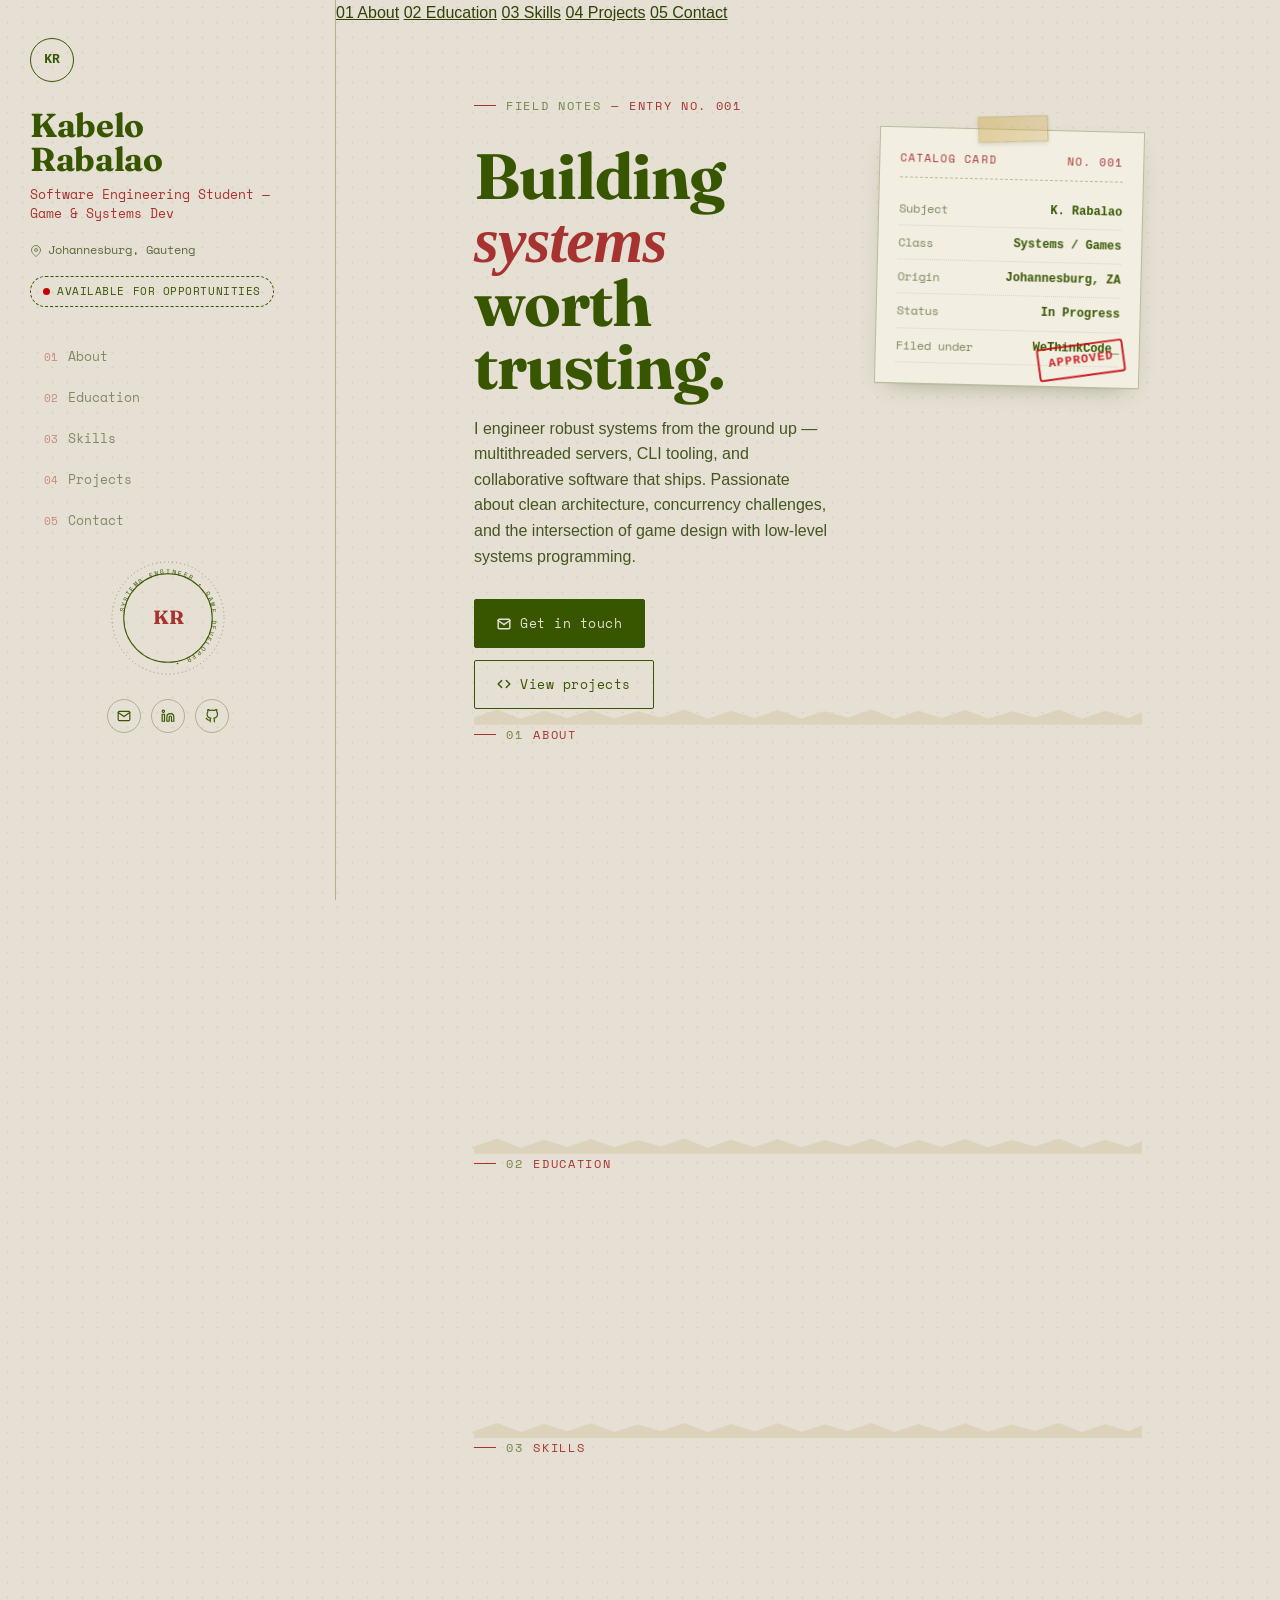
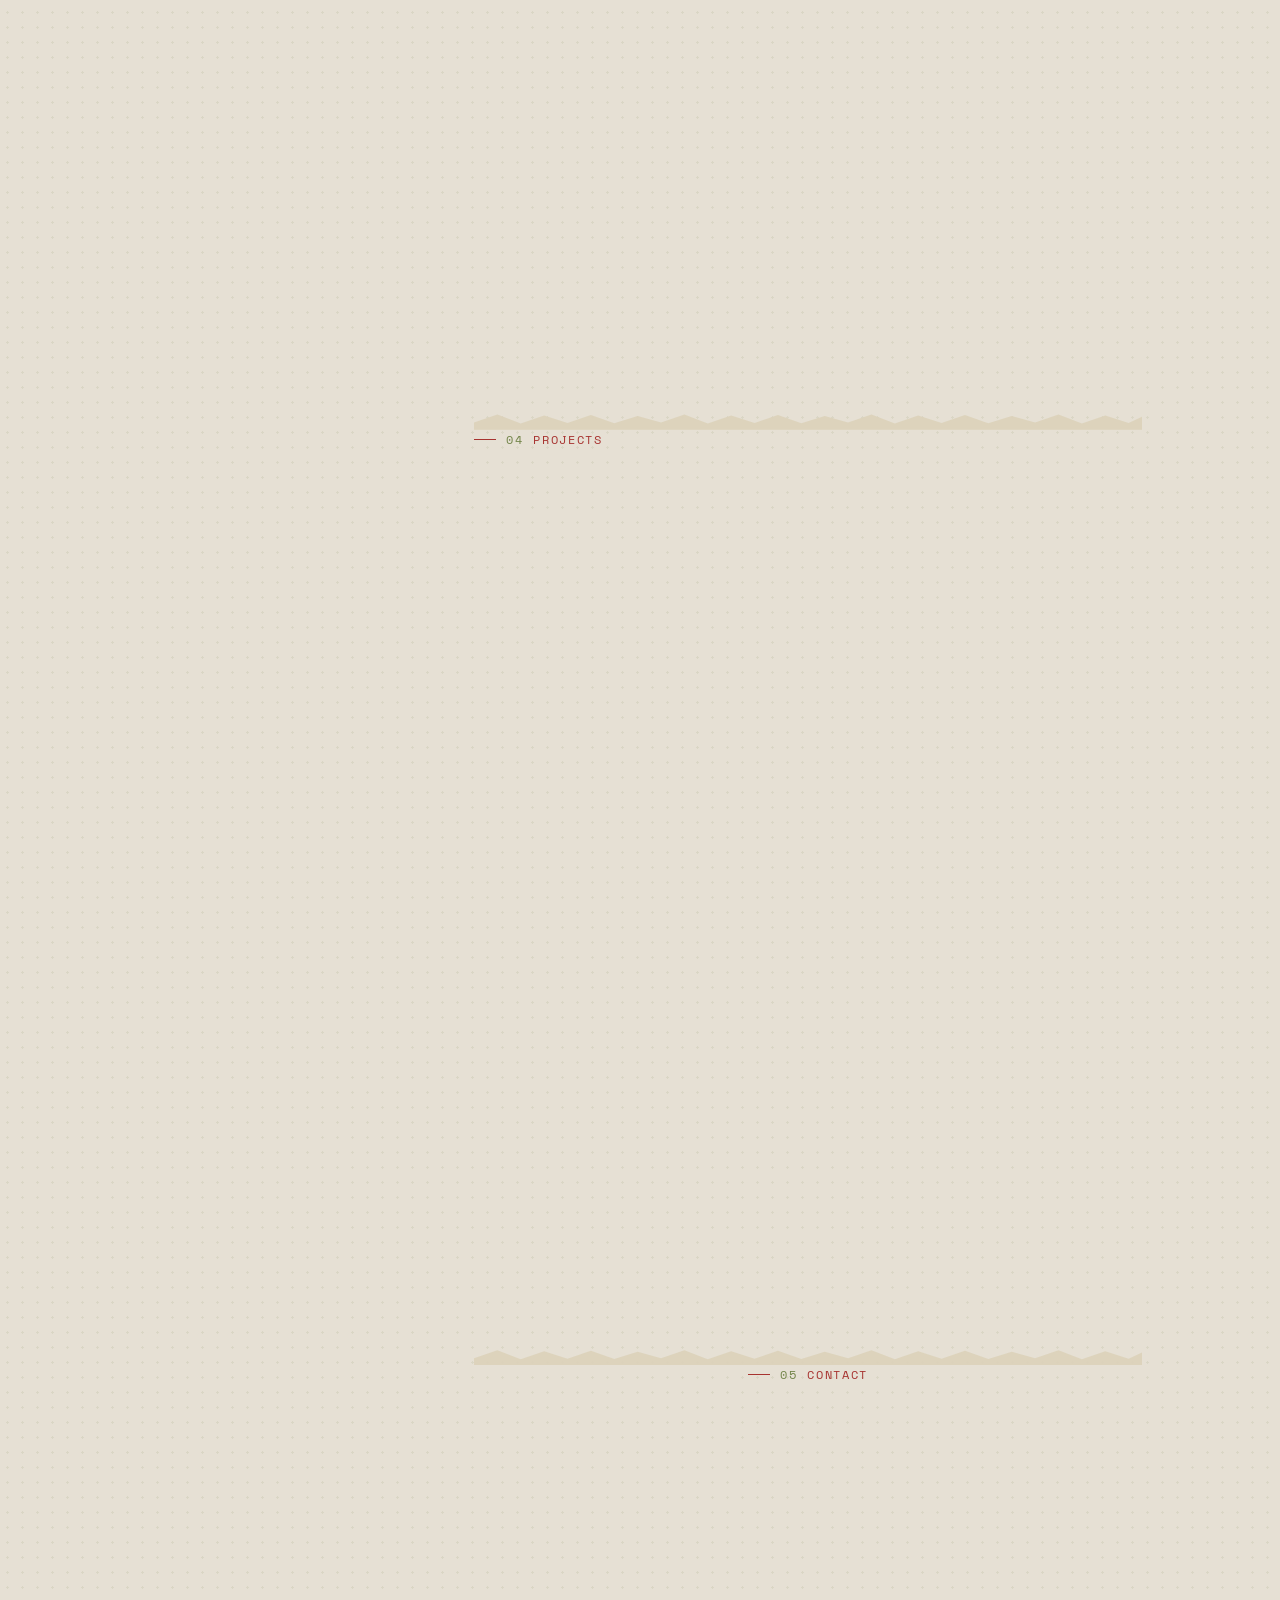
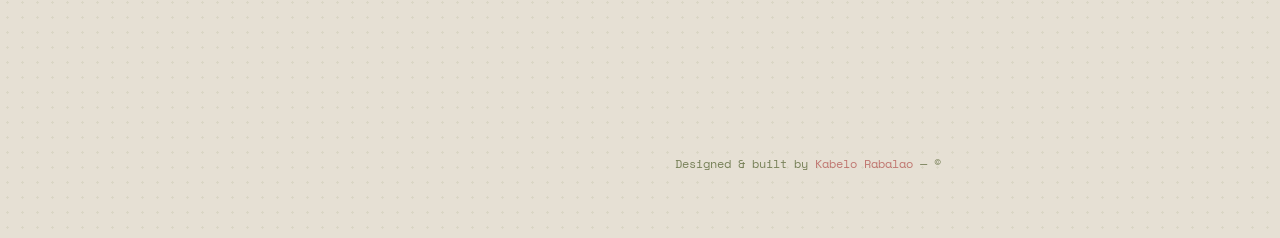
==== commit 0bd322b2: "Fixed link to style.css" ====
--- a/index.html
+++ b/index.html
@@ -10,7 +10,7 @@
     <link rel="preconnect" href="https://fonts.gstatic.com" crossorigin />
     <link href="https://fonts.googleapis.com/css2?family=Fraunces:ital,opsz,wght@0,9..144,300..900;1,9..144,300..900&family=Space+Mono:wght@400;700&family=Work+Sans:wght@400;500;600;700;800&display=swap" rel="stylesheet" />
 
-    <link rel="stylesheet" href="style.css" />
+    <link rel="stylesheet" href="css/style.css" />
 </head>
 <body>
 
--- a/css/style.css
+++ b/css/style.css
@@ -0,0 +1,600 @@
+/* ============================================================
+   TOKENS
+   ============================================================ */
+:root{
+  --paper:#e6e0d4;
+  --paper-alt:#dcd2ba;
+  --card:#f2eee2;
+  --olive:#385600;
+  --olive-soft:#4c7100;
+  --gold:#ceab53;
+  --brick:#a73330;
+  --red:#c30005;
+  --ink:#2f4207;
+  --line: rgba(56,86,0,.32);
+  --line-soft: rgba(56,86,0,.16);
+  --shadow: 0 1px 0 rgba(47,66,7,.05), 0 10px 24px -14px rgba(47,66,7,.45);
+
+  --f-display:'Fraunces', serif;
+  --f-mono:'Space Mono', monospace;
+  --f-body:'Work Sans', sans-serif;
+
+  --sidebar-w: 336px;
+}
+
+*,*::before,*::after{ box-sizing:border-box; }
+html{ scroll-behavior:smooth; }
+@media (prefers-reduced-motion: reduce){
+  html{ scroll-behavior:auto; }
+  *,*::before,*::after{ animation-duration:0.001ms !important; animation-iteration-count:1 !important; transition-duration:0.001ms !important; scroll-behavior:auto !important; }
+}
+
+body{
+  margin:0;
+  font-family:var(--f-body);
+  color:var(--ink);
+  background-color:var(--paper);
+  background-image:
+    radial-gradient(circle, rgba(56,86,0,.07) 1px, transparent 1.4px);
+  background-size:15px 15px;
+  line-height:1.6;
+  -webkit-font-smoothing:antialiased;
+}
+
+img{ max-width:100%; display:block; }
+a{ color:inherit; }
+h1,h2,h3,h4{ margin:0; font-family:var(--f-display); font-weight:700; color:var(--olive); }
+p{ margin:0; }
+ul{ margin:0; padding:0; list-style:none; }
+button{ font-family:inherit; }
+
+::selection{ background:var(--gold); color:var(--olive); }
+
+a:focus-visible, button:focus-visible{
+  outline:2px solid var(--red);
+  outline-offset:3px;
+  border-radius:2px;
+}
+
+/* ============================================================
+   SHARED BITS
+   ============================================================ */
+.eyebrow{
+  font-family:var(--f-mono);
+  font-size:12px;
+  letter-spacing:.14em;
+  text-transform:uppercase;
+  color:var(--brick);
+  display:flex;
+  align-items:center;
+  gap:10px;
+  margin-bottom:14px;
+}
+.eyebrow::before{
+  content:"";
+  width:22px; height:1px;
+  background:var(--brick);
+}
+.eyebrow .num{ color:var(--gold-num,var(--olive)); opacity:.65; }
+
+.section-head{ margin-bottom:40px; }
+.section-head h2{ font-size:clamp(28px,3.4vw,42px); line-height:1.1; }
+.section-head h2 em{ font-style:italic; color:var(--brick); }
+
+.tear{
+  height:16px;
+  width:100%;
+  background:var(--paper-alt);
+  clip-path:polygon(0% 55%,3.5% 5%,7% 62%,10.5% 12%,14% 58%,17.5% 8%,21% 60%,24.5% 15%,28% 55%,31.5% 5%,35% 62%,38.5% 12%,42% 58%,45.5% 8%,49% 60%,52.5% 15%,56% 55%,59.5% 5%,63% 62%,66.5% 12%,70% 58%,73.5% 8%,77% 60%,80.5% 15%,84% 55%,87.5% 5%,91% 62%,94.5% 12%,98% 58%,100% 20%,100% 100%,0% 100%);
+  opacity:.9;
+}
+
+.tape{
+  position:absolute;
+  width:70px; height:26px;
+  background:linear-gradient(120deg, rgba(206,171,83,.55), rgba(206,171,83,.35));
+  border:1px solid rgba(56,86,0,.15);
+  box-shadow:0 2px 4px rgba(47,66,7,.15);
+  opacity:.9;
+}
+
+.btn{
+  font-family:var(--f-mono);
+  font-size:13px;
+  letter-spacing:.04em;
+  text-decoration:none;
+  display:inline-flex;
+  align-items:center;
+  gap:9px;
+  padding:13px 22px;
+  border-radius:2px;
+  border:1.5px solid var(--olive);
+  cursor:pointer;
+  transition:transform .18s ease, background .18s ease, color .18s ease;
+}
+.btn svg{ flex:none; }
+.btn-primary{ background:var(--olive); color:var(--paper); }
+.btn-primary:hover{ transform:translate(-2px,-2px); background:var(--ink); }
+.btn-outline{ background:transparent; color:var(--olive); }
+.btn-outline:hover{ transform:translate(-2px,-2px); background:var(--olive); color:var(--paper); }
+
+.pill{
+  font-family:var(--f-mono);
+  font-size:11px;
+  letter-spacing:.06em;
+  text-transform:uppercase;
+  padding:5px 11px;
+  border:1px solid var(--line);
+  border-radius:20px;
+  color:var(--ink);
+  background:var(--card);
+}
+
+/* ============================================================
+   LAYOUT
+   ============================================================ */
+.layout{
+  display:grid;
+  grid-template-columns: var(--sidebar-w) 1fr;
+  align-items:start;
+  min-height:100vh;
+}
+
+/* ---------------- SIDEBAR ---------------- */
+.sidebar{
+  position:sticky;
+  top:0;
+  height:100vh;
+  padding:38px 30px 28px;
+  border-right:1px solid var(--line);
+  display:flex;
+  flex-direction:column;
+  overflow-y:auto;
+}
+
+.brandmark{
+  width:44px; height:44px;
+  border-radius:50%;
+  border:1.5px solid var(--olive);
+  display:flex; align-items:center; justify-content:center;
+  font-family:var(--f-mono); font-weight:700; font-size:13px;
+  color:var(--olive);
+  margin-bottom:26px;
+  flex:none;
+}
+
+.side-name{
+  font-size:clamp(30px,2.6vw,36px);
+  line-height:1.02;
+  letter-spacing:-.01em;
+  margin-bottom:10px;
+}
+
+.side-tagline{
+  font-family:var(--f-mono);
+  font-size:12.5px;
+  color:var(--brick);
+  line-height:1.5;
+  margin-bottom:18px;
+}
+
+.side-location{
+  font-family:var(--f-mono);
+  font-size:11.5px;
+  display:flex; align-items:center; gap:6px;
+  color:var(--ink);
+  opacity:.75;
+  margin-bottom:16px;
+}
+.side-location svg{ flex:none; opacity:.8; }
+
+.status-pill{
+  align-self:flex-start;
+  display:inline-flex; align-items:center; gap:7px;
+  font-family:var(--f-mono);
+  font-size:11px;
+  letter-spacing:.05em;
+  text-transform:uppercase;
+  padding:6px 12px;
+  border:1px dashed var(--olive);
+  border-radius:20px;
+  margin-bottom:30px;
+  color:var(--olive);
+}
+.status-dot{
+  width:7px; height:7px; border-radius:50%;
+  background:var(--red);
+  box-shadow:0 0 0 0 rgba(195,0,5,.5);
+  animation:pulse 2.4s ease-out infinite;
+}
+@keyframes pulse{
+  0%{ box-shadow:0 0 0 0 rgba(195,0,5,.45); }
+  70%{ box-shadow:0 0 0 7px rgba(195,0,5,0); }
+  100%{ box-shadow:0 0 0 0 rgba(195,0,5,0); }
+}
+
+.side-nav{ margin-bottom:auto; }
+.side-nav li + li{ margin-top:2px; }
+.side-nav a{
+  display:flex; align-items:baseline; gap:10px;
+  text-decoration:none;
+  font-family:var(--f-mono);
+  font-size:13px;
+  padding:9px 4px;
+  color:var(--ink);
+  opacity:.55;
+  border-left:2px solid transparent;
+  padding-left:12px;
+  transition:opacity .2s ease, border-color .2s ease, color .2s ease;
+}
+.side-nav a .n{ color:var(--brick); font-size:11px; opacity:.9; }
+.side-nav a:hover{ opacity:.9; }
+.side-nav a.active{
+  opacity:1;
+  color:var(--olive);
+  border-left-color:var(--red);
+  font-weight:700;
+}
+
+.side-bottom{
+  display:flex;
+  flex-direction:column;
+  align-items:center;
+  gap:22px;
+  padding-top:20px;
+}
+
+.stamp-wrap{ width:118px; height:118px; }
+.stamp-badge{
+  animation:spin 50s linear infinite;
+  transform-origin:80px 80px;
+}
+@keyframes spin{ to{ transform:rotate(360deg); } }
+
+.side-social{
+  display:flex; gap:10px;
+}
+.side-social a{
+  width:34px; height:34px;
+  border:1px solid var(--line);
+  border-radius:50%;
+  display:flex; align-items:center; justify-content:center;
+  text-decoration:none;
+  color:var(--olive);
+  transition:background .18s ease, color .18s ease, transform .18s ease;
+}
+.side-social a:hover{
+  background:var(--olive); color:var(--paper);
+  transform:translateY(-2px);
+}
+
+/* ---------------- MAIN ---------------- */
+.main{
+  min-width:0;
+  padding-bottom:20px;
+}
+.container{
+  max-width:760px;
+  margin:0 auto;
+  padding:0 46px;
+}
+.section{ padding:96px 0; }
+
+/* ============================================================
+   HERO
+   ============================================================ */
+#hero .container{ padding-top:70px; }
+.hero-grid{
+  display:grid;
+  grid-template-columns: 1.15fr .85fr;
+  gap:44px;
+  align-items:start;
+}
+.hero-name{
+  font-size:clamp(40px,5.4vw,64px);
+  line-height:.98;
+  letter-spacing:-.015em;
+  margin:16px 0 18px;
+}
+.hero-name .accent{ font-style:italic; color:var(--brick); }
+.hero-summary{
+  font-size:16px;
+  color:var(--ink);
+  opacity:.88;
+  max-width:52ch;
+  margin-bottom:30px;
+}
+.hero-cta{ display:flex; flex-wrap:wrap; gap:12px; }
+
+.index-card{
+  position:relative;
+  background:var(--card);
+  border:1px solid var(--line);
+  box-shadow:var(--shadow);
+  padding:22px 20px 20px;
+  transform:rotate(1.4deg);
+}
+.index-card .tape{ top:-14px; left:50%; transform:translateX(-50%) rotate(-3deg); }
+.index-card-head{
+  font-family:var(--f-mono);
+  font-size:10.5px;
+  letter-spacing:.1em;
+  text-transform:uppercase;
+  color:var(--brick);
+  border-bottom:1px dashed var(--line);
+  padding-bottom:10px;
+  margin-bottom:14px;
+  display:flex; justify-content:space-between;
+}
+.index-row{
+  display:flex; justify-content:space-between; gap:10px;
+  font-family:var(--f-mono);
+  font-size:12px;
+  padding:7px 0;
+  border-bottom:1px dotted var(--line-soft);
+}
+.index-row:last-of-type{ border-bottom:none; }
+.index-row .k{ opacity:.6; }
+.index-row .v{ text-align:right; font-weight:700; color:var(--olive); }
+.stamp-approved{
+  position:absolute;
+  right:14px; bottom:10px;
+  font-family:var(--f-mono);
+  font-weight:700; font-size:12px;
+  letter-spacing:.08em;
+  color:var(--red);
+  border:2px solid var(--red);
+  padding:5px 9px;
+  border-radius:3px;
+  transform:rotate(-9deg);
+  opacity:.85;
+}
+
+/* ============================================================
+   ABOUT
+   ============================================================ */
+.about-grid{
+  display:grid;
+  grid-template-columns: 1.3fr 1fr;
+  gap:40px;
+  align-items:start;
+}
+.about-text p + p{ margin-top:16px; }
+.about-text p{ opacity:.9; }
+
+.stats{
+  display:grid;
+  grid-template-columns:1fr 1fr;
+  gap:14px;
+}
+.stat-stamp{
+  border:1.5px solid var(--olive);
+  border-radius:50% 50% 8% 8% / 60% 60% 16% 16%;
+  padding:20px 8px 16px;
+  text-align:center;
+  background:var(--card);
+}
+.stat-stamp:nth-child(2n){ border-color:var(--brick); }
+.stat-number{
+  font-family:var(--f-display);
+  font-weight:800;
+  font-size:30px;
+  color:var(--olive);
+  line-height:1;
+}
+.stat-stamp:nth-child(2n) .stat-number{ color:var(--brick); }
+.stat-label{
+  font-family:var(--f-mono);
+  font-size:10.5px;
+  letter-spacing:.03em;
+  color:var(--ink);
+  opacity:.7;
+  margin-top:8px;
+}
+
+/* ============================================================
+   EDUCATION
+   ============================================================ */
+.edu-ticket{
+  position:relative;
+  background:var(--card);
+  border:1px solid var(--line);
+  box-shadow:var(--shadow);
+  padding:28px 30px;
+  display:flex;
+  justify-content:space-between;
+  align-items:center;
+  gap:20px;
+  flex-wrap:wrap;
+}
+.edu-ticket::before,.edu-ticket::after{
+  content:"";
+  position:absolute;
+  width:22px; height:22px;
+  background:var(--paper);
+  border-radius:50%;
+  top:50%; transform:translateY(-50%);
+  box-shadow:inset 0 0 0 1px var(--line);
+}
+.edu-ticket::before{ left:-11px; }
+.edu-ticket::after{ right:-11px; }
+.edu-main{ flex:1; min-width:220px; }
+.edu-degree{ font-family:var(--f-display); font-weight:700; font-size:20px; color:var(--olive); margin-bottom:6px; }
+.edu-institution{ font-family:var(--f-mono); font-size:12.5px; opacity:.75; }
+.edu-meta{ display:flex; gap:8px; flex-wrap:wrap; }
+.edu-divider{ width:1px; align-self:stretch; background:repeating-linear-gradient(var(--line) 0 6px, transparent 6px 12px); }
+
+/* ============================================================
+   SKILLS
+   ============================================================ */
+.skills-grid{
+  display:grid;
+  grid-template-columns:1fr 1fr;
+  gap:18px;
+}
+.skill-group{
+  background:var(--card);
+  border:1px solid var(--line);
+  padding:20px 20px 18px;
+}
+.skill-group-title{
+  font-family:var(--f-mono);
+  font-size:11px;
+  letter-spacing:.08em;
+  text-transform:uppercase;
+  color:var(--brick);
+  margin-bottom:14px;
+  padding-bottom:10px;
+  border-bottom:1px dashed var(--line);
+}
+.skill-tags{ display:flex; flex-direction:column; gap:9px; }
+.skill-chip{
+  display:flex; align-items:center; gap:10px;
+  font-family:var(--f-mono);
+  font-size:12.5px;
+  color:var(--ink);
+}
+.skill-chip .dot{ width:6px; height:6px; border-radius:50%; flex:none; background:var(--dc,var(--olive)); }
+
+/* ============================================================
+   PROJECTS
+   ============================================================ */
+.projects-stack{ display:flex; flex-direction:column; gap:44px; }
+.project-index-card{
+  position:relative;
+  background:var(--card);
+  border:1px solid var(--line);
+  box-shadow:var(--shadow);
+  padding:26px 26px 22px;
+}
+.project-index-card:nth-child(odd){ transform:rotate(-.6deg); }
+.project-index-card:nth-child(even){ transform:rotate(.6deg); }
+.project-index-card .tape{ top:-13px; }
+.project-index-card:nth-child(odd) .tape{ left:24px; transform:rotate(-4deg); }
+.project-index-card:nth-child(even) .tape{ right:24px; transform:rotate(4deg); }
+
+.project-header{
+  display:flex; justify-content:space-between; align-items:flex-start;
+  gap:14px; flex-wrap:wrap;
+  border-bottom:1px dashed var(--line);
+  padding-bottom:16px; margin-bottom:16px;
+}
+.project-number{
+  font-family:var(--f-mono); font-size:11px; letter-spacing:.1em;
+  color:var(--brick); text-transform:uppercase; margin-bottom:6px;
+}
+.project-name{ font-family:var(--f-display); font-weight:700; font-size:22px; color:var(--olive); }
+.project-tech-row{ display:flex; flex-wrap:wrap; gap:7px; }
+.tech-badge{
+  font-family:var(--f-mono); font-size:10.5px; letter-spacing:.03em;
+  padding:4px 9px; border:1px solid var(--line); border-radius:20px;
+  color:var(--ink); opacity:.8;
+}
+.project-achievements li{
+  position:relative;
+  padding-left:20px;
+  font-size:14.5px;
+  opacity:.92;
+}
+.project-achievements li + li{ margin-top:10px; }
+.project-achievements li::before{
+  content:"—";
+  position:absolute; left:0; top:0;
+  color:var(--red); font-weight:700;
+}
+.project-achievements code{
+  font-family:var(--f-mono);
+  background:var(--paper-alt);
+  padding:1px 5px;
+  border-radius:3px;
+  font-size:.92em;
+}
+
+/* ============================================================
+   CONTACT
+   ============================================================ */
+.postcard{
+  position:relative;
+  background:var(--card);
+  border:1px solid var(--line);
+  box-shadow:var(--shadow);
+  padding:46px 40px;
+  text-align:center;
+}
+.postcard p{ max-width:48ch; margin:16px auto 0; opacity:.88; }
+.postcard h2{ font-size:clamp(28px,3.4vw,40px); }
+.contact-links{
+  display:flex; gap:14px; justify-content:center; flex-wrap:wrap;
+  margin-top:28px;
+}
+.contact-link{
+  display:inline-flex; align-items:center; gap:8px;
+  font-family:var(--f-mono); font-size:12.5px;
+  text-decoration:none;
+  padding:11px 18px;
+  border:1px solid var(--olive);
+  border-radius:2px;
+  color:var(--olive);
+  transition:background .18s ease, color .18s ease, transform .18s ease;
+}
+.contact-link:hover{ background:var(--olive); color:var(--paper); transform:translateY(-2px); }
+
+/* ============================================================
+   FOOTER
+   ============================================================ */
+footer{
+  padding:34px 46px 44px;
+  text-align:center;
+  font-family:var(--f-mono);
+  font-size:11.5px;
+  color:var(--ink);
+  opacity:.6;
+}
+footer span{ color:var(--brick); }
+
+/* ============================================================
+   REVEAL ANIMATION
+   ============================================================ */
+.reveal{ opacity:0; transform:translateY(16px); transition:opacity .6s ease, transform .6s ease; }
+.reveal.in-view{ opacity:1; transform:translateY(0); }
+
+/* ============================================================
+   MOBILE NAV (only visible < 900px)
+   ============================================================ */
+.mobile-topbar{ display:none; }
+
+/* ============================================================
+   RESPONSIVE
+   ============================================================ */
+@media (max-width: 980px){
+  .layout{ grid-template-columns:1fr; }
+  .sidebar{ display:none; }
+  .mobile-topbar{
+    display:flex;
+    position:sticky; top:0; z-index:20;
+    align-items:center; justify-content:space-between;
+    padding:16px 20px;
+    background:var(--paper);
+    border-bottom:1px solid var(--line);
+  }
+  .mobile-topbar .m-name{ font-family:var(--f-display); font-weight:700; font-size:18px; color:var(--olive); }
+  .mobile-nav{
+    display:flex; gap:14px; overflow-x:auto;
+    padding:12px 20px 16px;
+    font-family:var(--f-mono); font-size:12px;
+    border-bottom:1px solid var(--line);
+    background:var(--paper);
+  }
+  .mobile-nav a{ text-decoration:none; color:var(--ink); opacity:.65; white-space:nowrap; }
+  .mobile-nav a.active{ opacity:1; color:var(--red); font-weight:700; }
+  .hero-grid, .about-grid{ grid-template-columns:1fr; }
+  .index-card{ transform:none; margin-top:20px; }
+  .skills-grid{ grid-template-columns:1fr; }
+  .container{ padding:0 22px; }
+  .section{ padding:64px 0; }
+}
+@media (max-width:560px){
+  .stats{ grid-template-columns:1fr 1fr; }
+  .edu-ticket{ flex-direction:column; align-items:flex-start; }
+  .edu-divider{ display:none; }
+}
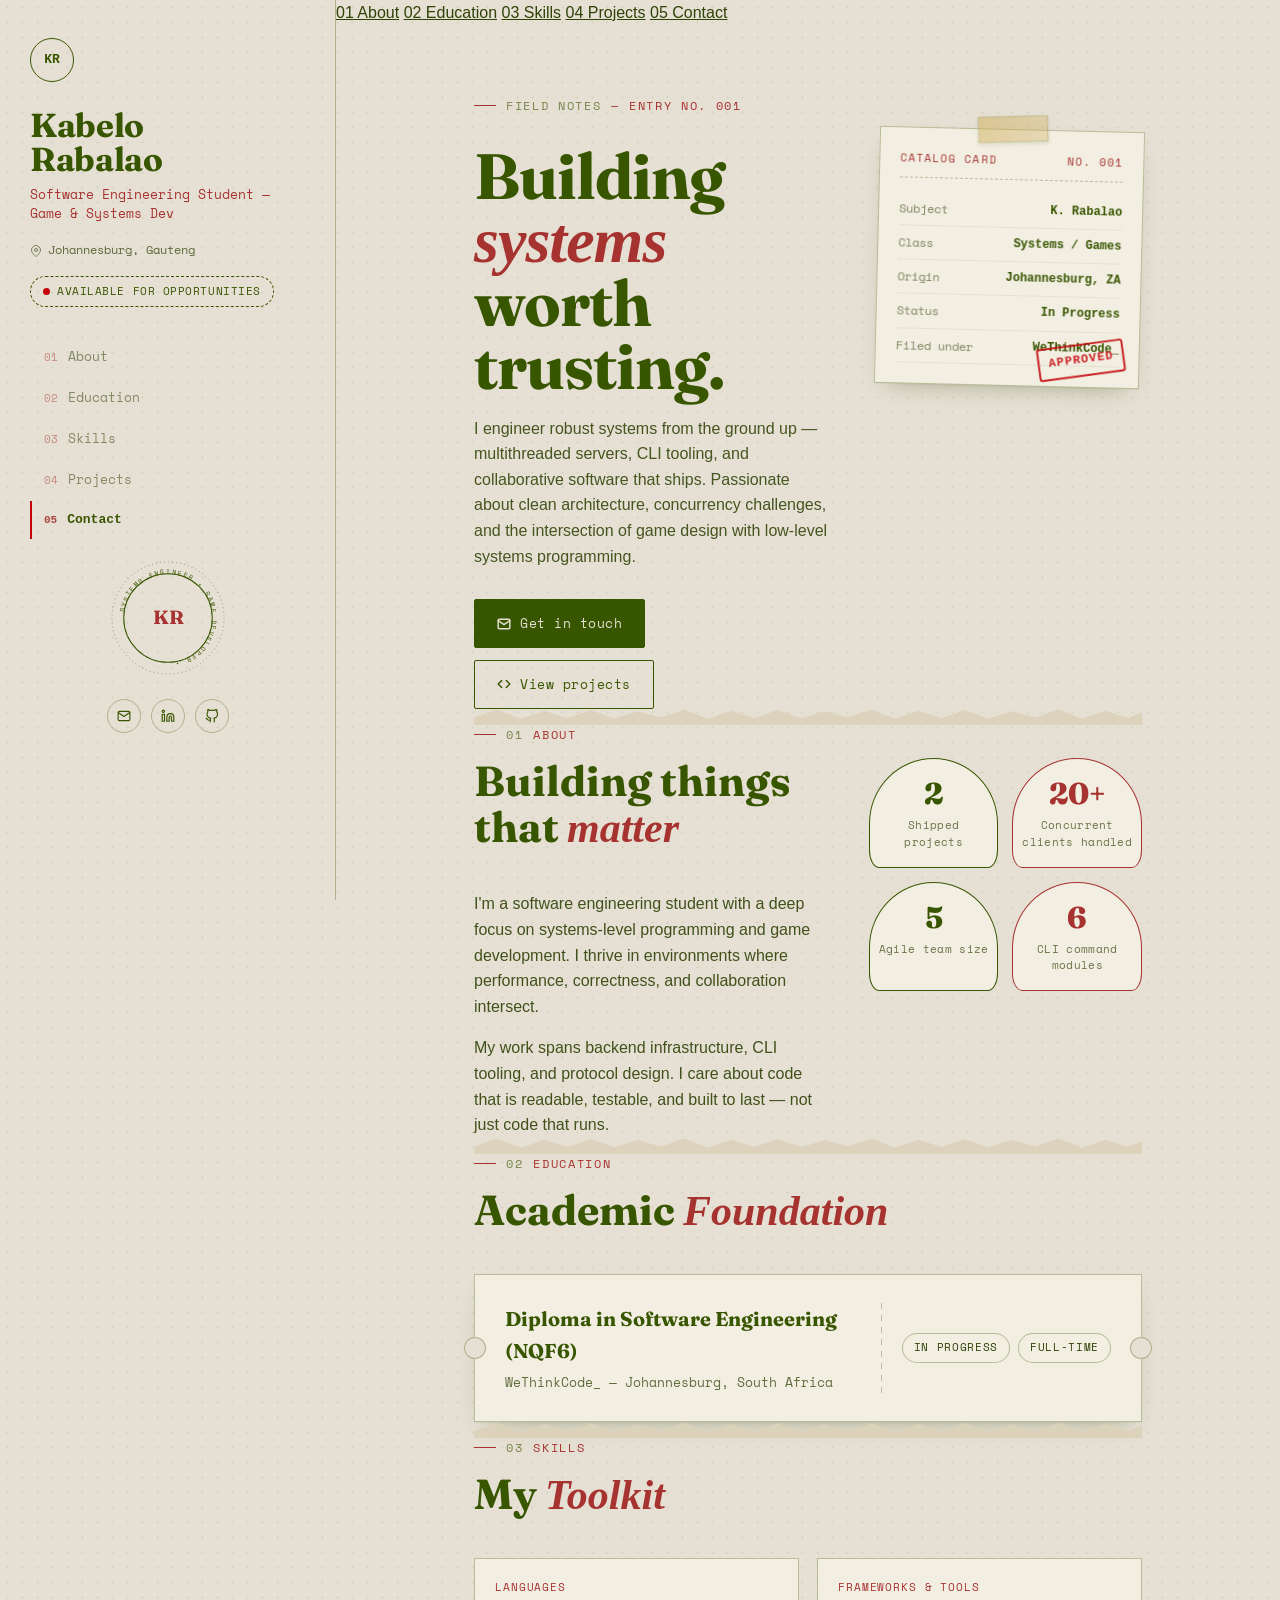
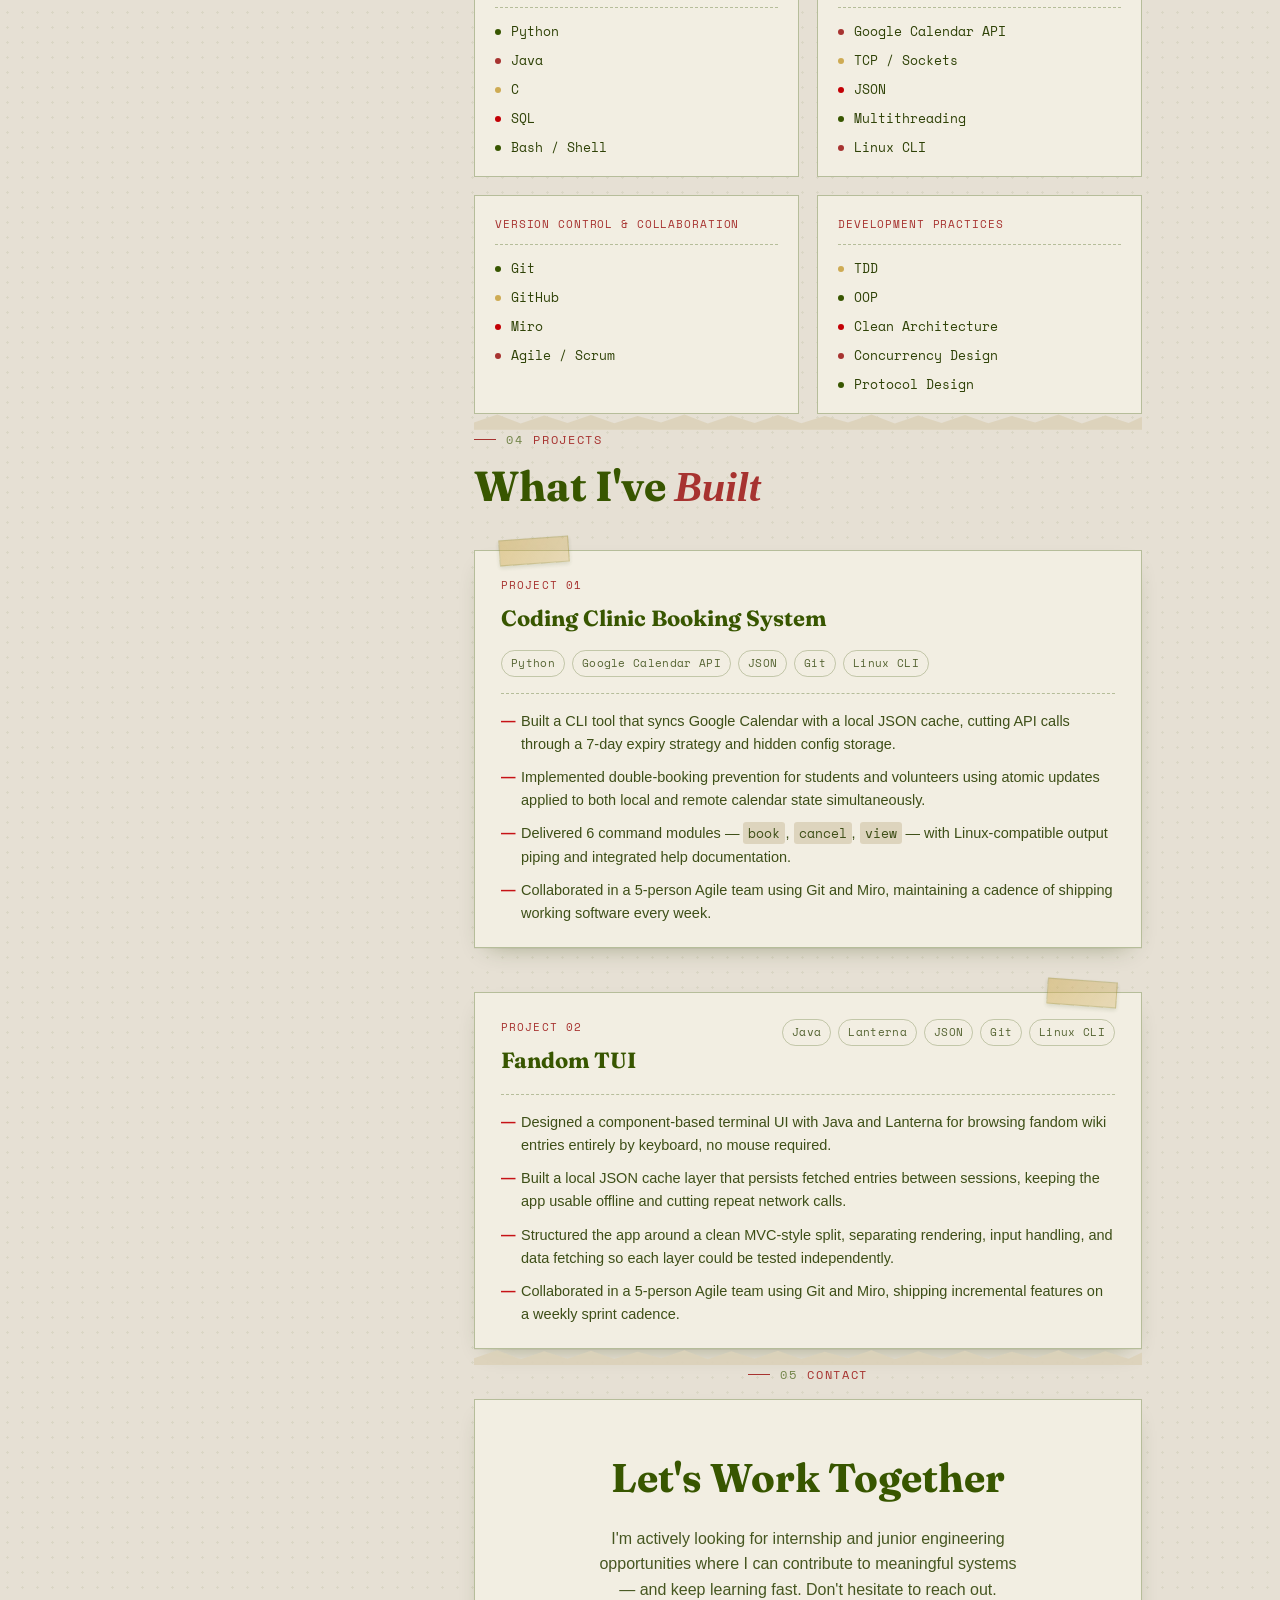
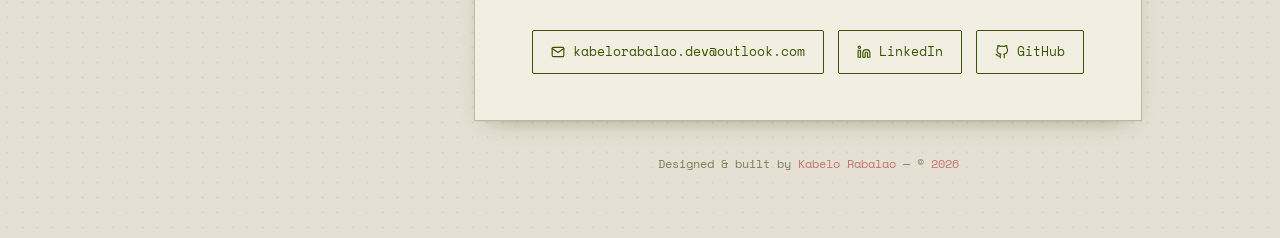
==== commit cd33bb16: "Fixed script linkk for main.js" ====
--- a/index.html
+++ b/index.html
@@ -325,6 +325,6 @@
         </main>
     </div>
 
-    <script src="script.js"></script>
+    <script src="js/main.js"></script>
 </body>
 </html>
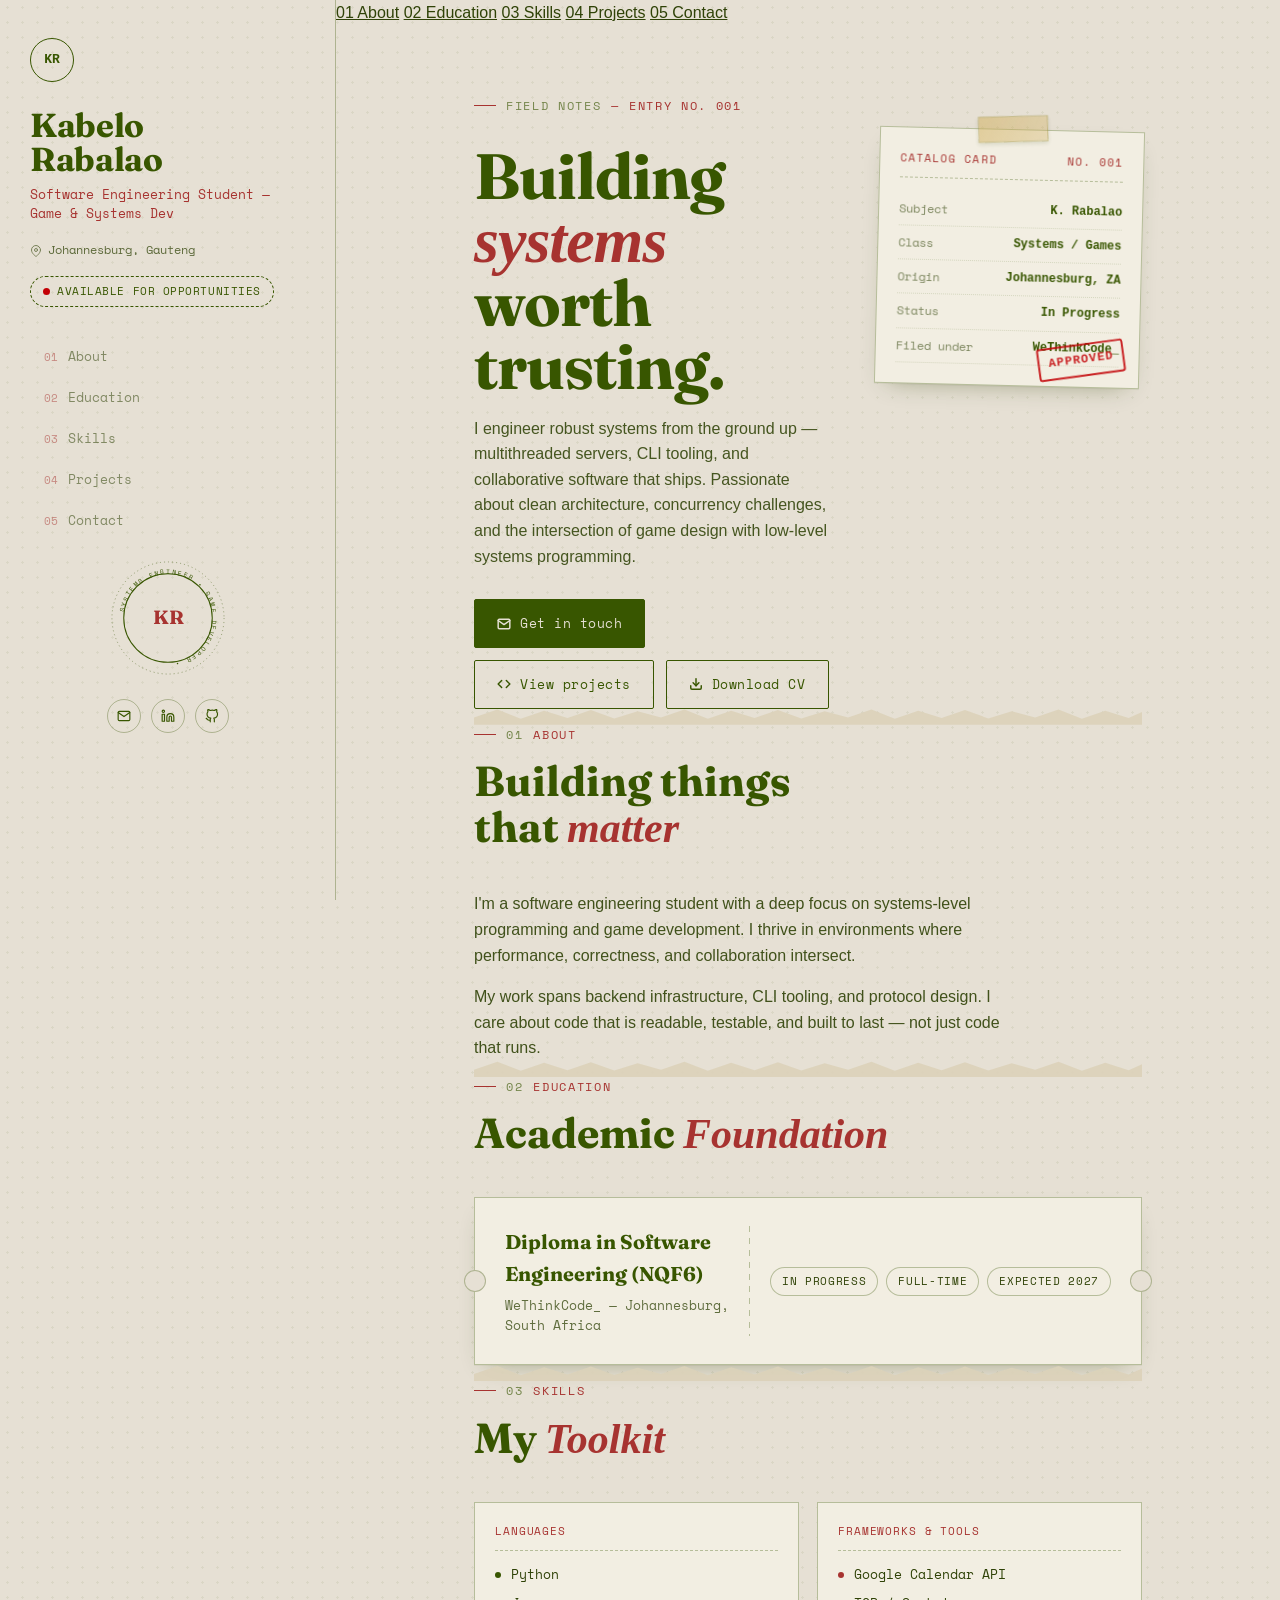
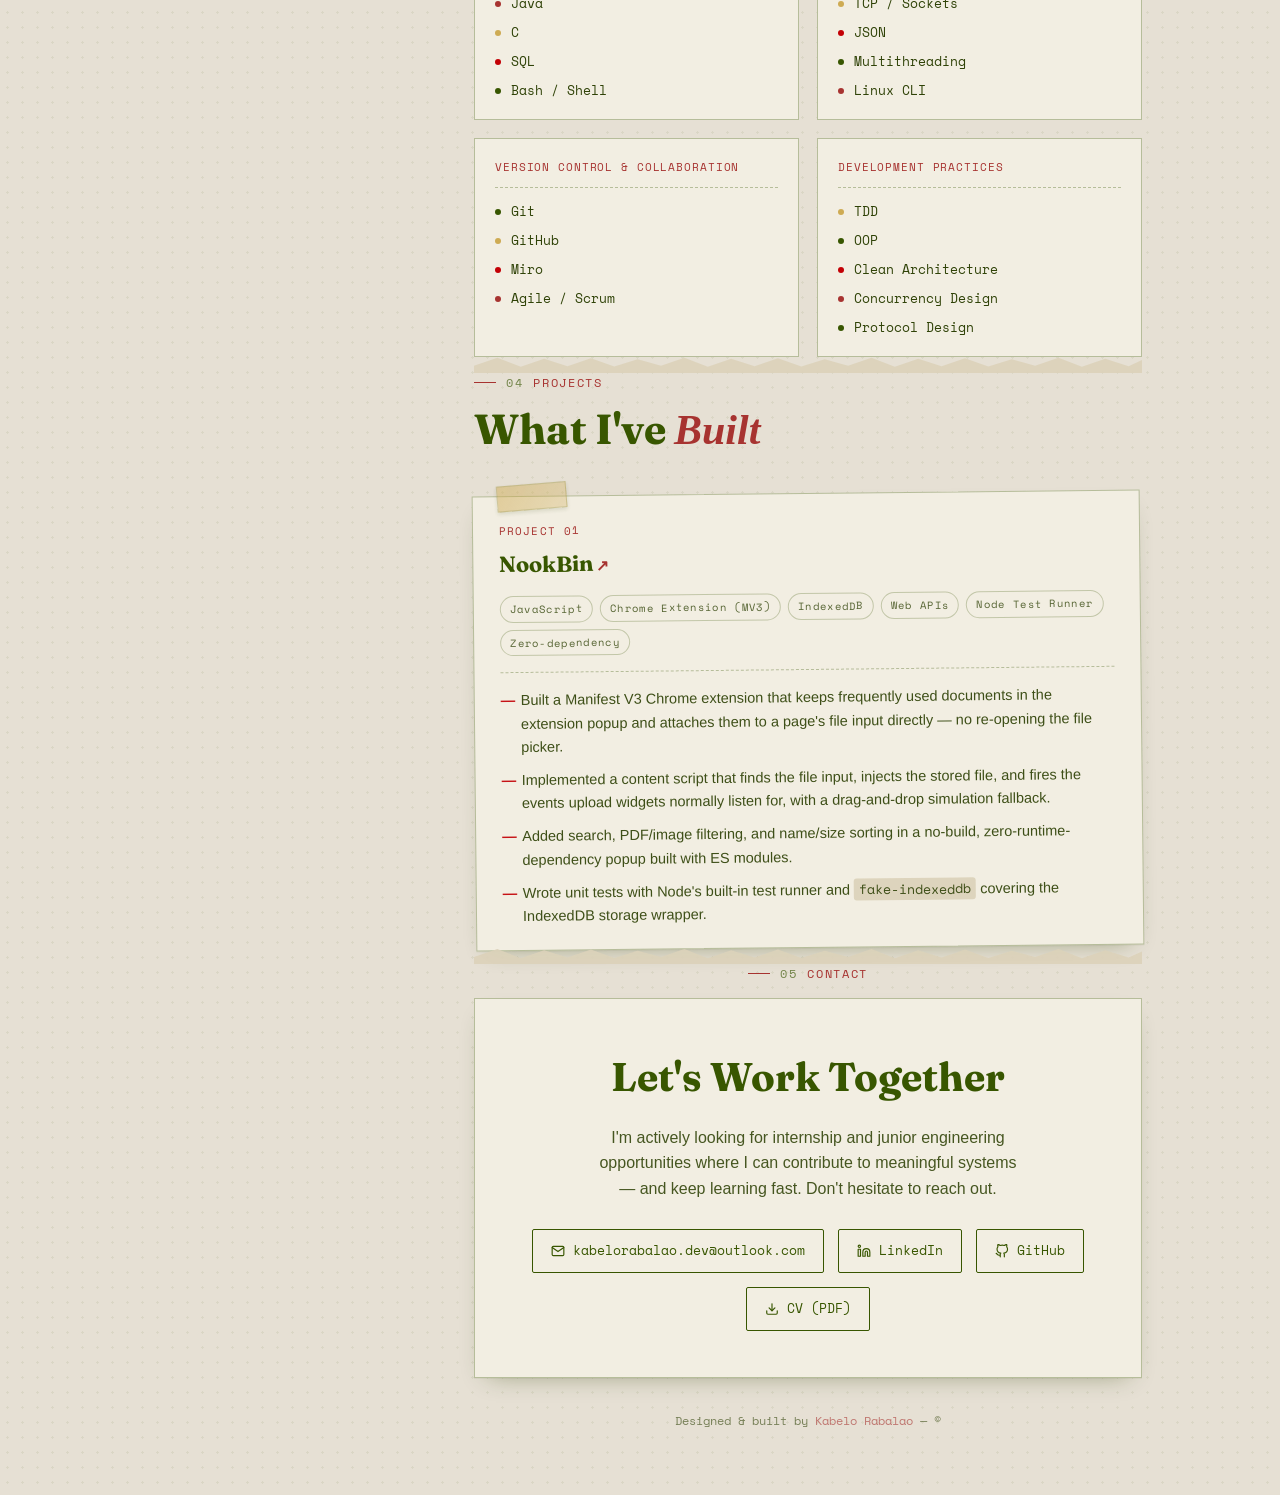
==== commit f82cdce4: "Portfolio refresh: NookBin project, CV download, meta/SEO, cleanups - Remove old project cards; add " ====
--- a/index.html
+++ b/index.html
@@ -3,7 +3,15 @@
 <head>
     <meta charset="UTF-8" />
     <meta name="viewport" content="width=device-width, initial-scale=1.0" />
-    <title>Kabelo Rabalao — Software Engineer</title>
+    <title>Kabelo Rabalao — Software Engineering Student</title>
+    <meta name="theme-color" content="#e6e0d4" />
+    <link rel="icon" type="image/svg+xml" href="assets/favicon.svg" />
+
+    <!-- Open Graph / Twitter — og:url + og:image TODO once final domain is live -->
+    <meta property="og:title" content="Kabelo Rabalao — Software Engineering Student" />
+    <meta property="og:description" content="Portfolio of Kabelo Rabalao, Software Engineering Student specialising in Game & Systems Development." />
+    <meta property="og:type" content="website" />
+    <meta name="twitter:card" content="summary" />
     <meta name="description" content="Portfolio of Kabelo Rabalao, Software Engineering Student specialising in Game & Systems Development." />
 
     <link rel="preconnect" href="https://fonts.googleapis.com" />
@@ -11,6 +19,27 @@
     <link href="https://fonts.googleapis.com/css2?family=Fraunces:ital,opsz,wght@0,9..144,300..900;1,9..144,300..900&family=Space+Mono:wght@400;700&family=Work+Sans:wght@400;500;600;700;800&display=swap" rel="stylesheet" />
 
     <link rel="stylesheet" href="css/style.css" />
+
+    <script type="application/ld+json">
+    {
+      "@context": "https://schema.org",
+      "@type": "Person",
+      "name": "Kabelo Rabalao",
+      "jobTitle": "Software Engineering Student",
+      "email": "mailto:kabelorabalao.dev@outlook.com",
+      "address": {
+        "@type": "PostalAddress",
+        "addressLocality": "Johannesburg",
+        "addressRegion": "Gauteng",
+        "addressCountry": "ZA"
+      },
+      "alumniOf": { "@type": "Organization", "name": "WeThinkCode_" },
+      "sameAs": [
+        "https://www.linkedin.com/in/kabelo-rabalao-576933277/",
+        "https://github.com/anti00noir"
+      ]
+    }
+    </script>
 </head>
 <body>
 
@@ -60,10 +89,10 @@
                     <a href="mailto:kabelorabalao.dev@outlook.com" aria-label="Email">
                         <svg width="14" height="14" viewBox="0 0 24 24" fill="none" stroke="currentColor" stroke-width="2" stroke-linecap="round" stroke-linejoin="round"><path d="M4 4h16c1.1 0 2 .9 2 2v12c0 1.1-.9 2-2 2H4c-1.1 0-2-.9-2-2V6c0-1.1.9-2 2-2z"/><polyline points="22,6 12,13 2,6"/></svg>
                     </a>
-                    <a href="https://www.linkedin.com/in/kabelo-rabalao-576933277/" aria-label="LinkedIn">
+                    <a href="https://www.linkedin.com/in/kabelo-rabalao-576933277/" target="_blank" rel="noopener" aria-label="LinkedIn">
                         <svg width="14" height="14" viewBox="0 0 24 24" fill="none" stroke="currentColor" stroke-width="2" stroke-linecap="round" stroke-linejoin="round"><path d="M16 8a6 6 0 0 1 6 6v7h-4v-7a2 2 0 0 0-2-2 2 2 0 0 0-2 2v7h-4v-7a6 6 0 0 1 6-6z"/><rect x="2" y="9" width="4" height="12"/><circle cx="4" cy="4" r="2"/></svg>
                     </a>
-                    <a href="https://github.com/anti00noir" aria-label="GitHub">
+                    <a href="https://github.com/anti00noir" target="_blank" rel="noopener" aria-label="GitHub">
                         <svg width="14" height="14" viewBox="0 0 24 24" fill="none" stroke="currentColor" stroke-width="2" stroke-linecap="round" stroke-linejoin="round"><path d="M9 19c-5 1.5-5-2.5-7-3m14 6v-3.87a3.37 3.37 0 0 0-.94-2.61c3.14-.35 6.44-1.54 6.44-7A5.44 5.44 0 0 0 20 4.77 5.07 5.07 0 0 0 19.91 1S18.73.65 16 2.48a13.38 13.38 0 0 0-7 0C6.27.65 5.09 1 5.09 1A5.07 5.07 0 0 0 5 4.77a5.44 5.44 0 0 0-1.5 3.78c0 5.42 3.3 6.61 6.44 7A3.37 3.37 0 0 0 9 18.13V22"/></svg>
                     </a>
                 </div>
@@ -105,6 +134,10 @@
                                     <svg width="14" height="14" viewBox="0 0 24 24" fill="none" stroke="currentColor" stroke-width="2.5" stroke-linecap="round" stroke-linejoin="round"><polyline points="16 18 22 12 16 6"/><polyline points="8 6 2 12 8 18"/></svg>
                                     View projects
                                 </a>
+                                <a href="Kabelo-Rabalao-CV.pdf" class="btn btn-outline" download>
+                                    <svg width="14" height="14" viewBox="0 0 24 24" fill="none" stroke="currentColor" stroke-width="2.5" stroke-linecap="round" stroke-linejoin="round"><path d="M21 15v4a2 2 0 0 1-2 2H5a2 2 0 0 1-2-2v-4"/><polyline points="7 10 12 15 17 10"/><line x1="12" y1="15" x2="12" y2="3"/></svg>
+                                    Download CV
+                                </a>
                             </div>
                         </div>
 
@@ -138,12 +171,6 @@
                             <p>I'm a software engineering student with a deep focus on systems-level programming and game development. I thrive in environments where performance, correctness, and collaboration intersect.</p>
                             <p>My work spans backend infrastructure, CLI tooling, and protocol design. I care about code that is readable, testable, and built to last — not just code that runs.</p>
                         </div>
-                        <div class="stats reveal">
-                            <div class="stat-stamp"><div class="stat-number">2</div><div class="stat-label">Shipped projects</div></div>
-                            <div class="stat-stamp"><div class="stat-number">20+</div><div class="stat-label">Concurrent clients handled</div></div>
-                            <div class="stat-stamp"><div class="stat-number">5</div><div class="stat-label">Agile team size</div></div>
-                            <div class="stat-stamp"><div class="stat-number">6</div><div class="stat-label">CLI command modules</div></div>
-                        </div>
                     </div>
                 </div>
             </section>
@@ -166,6 +193,7 @@
                         <div class="edu-meta">
                             <span class="pill">In Progress</span>
                             <span class="pill">Full-Time</span>
+                            <span class="pill">Expected 2027</span>
                         </div>
                     </div>
                 </div>
@@ -246,44 +274,22 @@
                             <div class="project-header">
                                 <div>
                                     <div class="project-number">Project 01</div>
-                                    <div class="project-name">Coding Clinic Booking System</div>
+                                    <div class="project-name"><a href="https://github.com/anti00noir/nookbin-browser-extension" target="_blank" rel="noopener">NookBin</a></div>
                                 </div>
                                 <div class="project-tech-row">
-                                    <span class="tech-badge">Python</span>
-                                    <span class="tech-badge">Google Calendar API</span>
-                                    <span class="tech-badge">JSON</span>
-                                    <span class="tech-badge">Git</span>
-                                    <span class="tech-badge">Linux CLI</span>
+                                    <span class="tech-badge">JavaScript</span>
+                                    <span class="tech-badge">Chrome Extension (MV3)</span>
+                                    <span class="tech-badge">IndexedDB</span>
+                                    <span class="tech-badge">Web APIs</span>
+                                    <span class="tech-badge">Node Test Runner</span>
+                                    <span class="tech-badge">Zero-dependency</span>
                                 </div>
                             </div>
                             <ul class="project-achievements">
-                                <li>Built a CLI tool that syncs Google Calendar with a local JSON cache, cutting API calls through a 7-day expiry strategy and hidden config storage.</li>
-                                <li>Implemented double-booking prevention for students and volunteers using atomic updates applied to both local and remote calendar state simultaneously.</li>
-                                <li>Delivered 6 command modules — <code>book</code>, <code>cancel</code>, <code>view</code> — with Linux-compatible output piping and integrated help documentation.</li>
-                                <li>Collaborated in a 5-person Agile team using Git and Miro, maintaining a cadence of shipping working software every week.</li>
-                            </ul>
-                        </div>
-
-                        <div class="project-index-card reveal">
-                            <span class="tape"></span>
-                            <div class="project-header">
-                                <div>
-                                    <div class="project-number">Project 02</div>
-                                    <div class="project-name">Fandom TUI</div>
-                                </div>
-                                <div class="project-tech-row">
-                                    <span class="tech-badge">Java</span>
-                                    <span class="tech-badge">Lanterna</span>
-                                    <span class="tech-badge">JSON</span>
-                                    <span class="tech-badge">Git</span>
-                                    <span class="tech-badge">Linux CLI</span>
-                                </div>
-                            </div>
-                            <ul class="project-achievements">
-                                <li>Designed a component-based terminal UI with Java and Lanterna for browsing fandom wiki entries entirely by keyboard, no mouse required.</li>
-                                <li>Built a local JSON cache layer that persists fetched entries between sessions, keeping the app usable offline and cutting repeat network calls.</li>
-                                <li>Structured the app around a clean MVC-style split, separating rendering, input handling, and data fetching so each layer could be tested independently.</li>
-                                <li>Collaborated in a 5-person Agile team using Git and Miro, shipping incremental features on a weekly sprint cadence.</li>
+                                <li>Built a Manifest V3 Chrome extension that keeps frequently used documents in the extension popup and attaches them to a page's file input directly — no re-opening the file picker.</li>
+                                <li>Implemented a content script that finds the file input, injects the stored file, and fires the events upload widgets normally listen for, with a drag-and-drop simulation fallback.</li>
+                                <li>Added search, PDF/image filtering, and name/size sorting in a no-build, zero-runtime-dependency popup built with ES modules.</li>
+                                <li>Wrote unit tests with Node's built-in test runner and <code>fake-indexeddb</code> covering the IndexedDB storage wrapper.</li>
                             </ul>
                         </div>
 
@@ -305,14 +311,18 @@
                                 <svg width="14" height="14" viewBox="0 0 24 24" fill="none" stroke="currentColor" stroke-width="2" stroke-linecap="round" stroke-linejoin="round"><path d="M4 4h16c1.1 0 2 .9 2 2v12c0 1.1-.9 2-2 2H4c-1.1 0-2-.9-2-2V6c0-1.1.9-2 2-2z"/><polyline points="22,6 12,13 2,6"/></svg>
                                 kabelorabalao.dev@outlook.com
                             </a>
-                            <a href="https://www.linkedin.com/in/kabelo-rabalao-576933277/" class="contact-link">
+                            <a href="https://www.linkedin.com/in/kabelo-rabalao-576933277/" target="_blank" rel="noopener" class="contact-link">
                                 <svg width="14" height="14" viewBox="0 0 24 24" fill="none" stroke="currentColor" stroke-width="2" stroke-linecap="round" stroke-linejoin="round"><path d="M16 8a6 6 0 0 1 6 6v7h-4v-7a2 2 0 0 0-2-2 2 2 0 0 0-2 2v7h-4v-7a6 6 0 0 1 6-6z"/><rect x="2" y="9" width="4" height="12"/><circle cx="4" cy="4" r="2"/></svg>
                                 LinkedIn
                             </a>
-                            <a href="https://github.com/anti00noir" class="contact-link">
+                            <a href="https://github.com/anti00noir" target="_blank" rel="noopener" class="contact-link">
                                 <svg width="14" height="14" viewBox="0 0 24 24" fill="none" stroke="currentColor" stroke-width="2" stroke-linecap="round" stroke-linejoin="round"><path d="M9 19c-5 1.5-5-2.5-7-3m14 6v-3.87a3.37 3.37 0 0 0-.94-2.61c3.14-.35 6.44-1.54 6.44-7A5.44 5.44 0 0 0 20 4.77 5.07 5.07 0 0 0 19.91 1S18.73.65 16 2.48a13.38 13.38 0 0 0-7 0C6.27.65 5.09 1 5.09 1A5.07 5.07 0 0 0 5 4.77a5.44 5.44 0 0 0-1.5 3.78c0 5.42 3.3 6.61 6.44 7A3.37 3.37 0 0 0 9 18.13V22"/></svg>
                                 GitHub
                             </a>
+                            <a href="Kabelo-Rabalao-CV.pdf" class="contact-link" download>
+                                <svg width="14" height="14" viewBox="0 0 24 24" fill="none" stroke="currentColor" stroke-width="2" stroke-linecap="round" stroke-linejoin="round"><path d="M21 15v4a2 2 0 0 1-2 2H5a2 2 0 0 1-2-2v-4"/><polyline points="7 10 12 15 17 10"/><line x1="12" y1="15" x2="12" y2="3"/></svg>
+                                CV (PDF)
+                            </a>
                         </div>
                     </div>
                 </div>
@@ -325,6 +335,5 @@
         </main>
     </div>
 
-    <script src="js/main.js"></script>
 </body>
 </html>
--- a/css/style.css
+++ b/css/style.css
@@ -75,7 +75,7 @@
   width:22px; height:1px;
   background:var(--brick);
 }
-.eyebrow .num{ color:var(--gold-num,var(--olive)); opacity:.65; }
+.eyebrow .num{ color:var(--olive); opacity:.65; }
 
 .section-head{ margin-bottom:40px; }
 .section-head h2{ font-size:clamp(28px,3.4vw,42px); line-height:1.1; }
@@ -278,7 +278,6 @@
   margin:0 auto;
   padding:0 46px;
 }
-.section{ padding:96px 0; }
 
 /* ============================================================
    HERO
@@ -354,43 +353,10 @@
    ABOUT
    ============================================================ */
 .about-grid{
-  display:grid;
-  grid-template-columns: 1.3fr 1fr;
-  gap:40px;
-  align-items:start;
+  max-width:62ch;
 }
 .about-text p + p{ margin-top:16px; }
 .about-text p{ opacity:.9; }
-
-.stats{
-  display:grid;
-  grid-template-columns:1fr 1fr;
-  gap:14px;
-}
-.stat-stamp{
-  border:1.5px solid var(--olive);
-  border-radius:50% 50% 8% 8% / 60% 60% 16% 16%;
-  padding:20px 8px 16px;
-  text-align:center;
-  background:var(--card);
-}
-.stat-stamp:nth-child(2n){ border-color:var(--brick); }
-.stat-number{
-  font-family:var(--f-display);
-  font-weight:800;
-  font-size:30px;
-  color:var(--olive);
-  line-height:1;
-}
-.stat-stamp:nth-child(2n) .stat-number{ color:var(--brick); }
-.stat-label{
-  font-family:var(--f-mono);
-  font-size:10.5px;
-  letter-spacing:.03em;
-  color:var(--ink);
-  opacity:.7;
-  margin-top:8px;
-}
 
 /* ============================================================
    EDUCATION
@@ -484,6 +450,9 @@
   color:var(--brick); text-transform:uppercase; margin-bottom:6px;
 }
 .project-name{ font-family:var(--f-display); font-weight:700; font-size:22px; color:var(--olive); }
+.project-name a{ color:inherit; text-decoration:none; }
+.project-name a::after{ content:" ↗"; font-size:.7em; color:var(--brick); }
+.project-name a:hover{ color:var(--brick); }
 .project-tech-row{ display:flex; flex-wrap:wrap; gap:7px; }
 .tech-badge{
   font-family:var(--f-mono); font-size:10.5px; letter-spacing:.03em;
@@ -555,8 +524,8 @@
 /* ============================================================
    REVEAL ANIMATION
    ============================================================ */
-.reveal{ opacity:0; transform:translateY(16px); transition:opacity .6s ease, transform .6s ease; }
-.reveal.in-view{ opacity:1; transform:translateY(0); }
+.js .reveal{ opacity:0; transform:translateY(16px); transition:opacity .6s ease, transform .6s ease; }
+.js .reveal.in-view{ opacity:1; transform:translateY(0); }
 
 /* ============================================================
    MOBILE NAV (only visible < 900px)
@@ -587,14 +556,12 @@
   }
   .mobile-nav a{ text-decoration:none; color:var(--ink); opacity:.65; white-space:nowrap; }
   .mobile-nav a.active{ opacity:1; color:var(--red); font-weight:700; }
-  .hero-grid, .about-grid{ grid-template-columns:1fr; }
+  .hero-grid{ grid-template-columns:1fr; }
   .index-card{ transform:none; margin-top:20px; }
   .skills-grid{ grid-template-columns:1fr; }
   .container{ padding:0 22px; }
-  .section{ padding:64px 0; }
 }
 @media (max-width:560px){
-  .stats{ grid-template-columns:1fr 1fr; }
   .edu-ticket{ flex-direction:column; align-items:flex-start; }
   .edu-divider{ display:none; }
 }
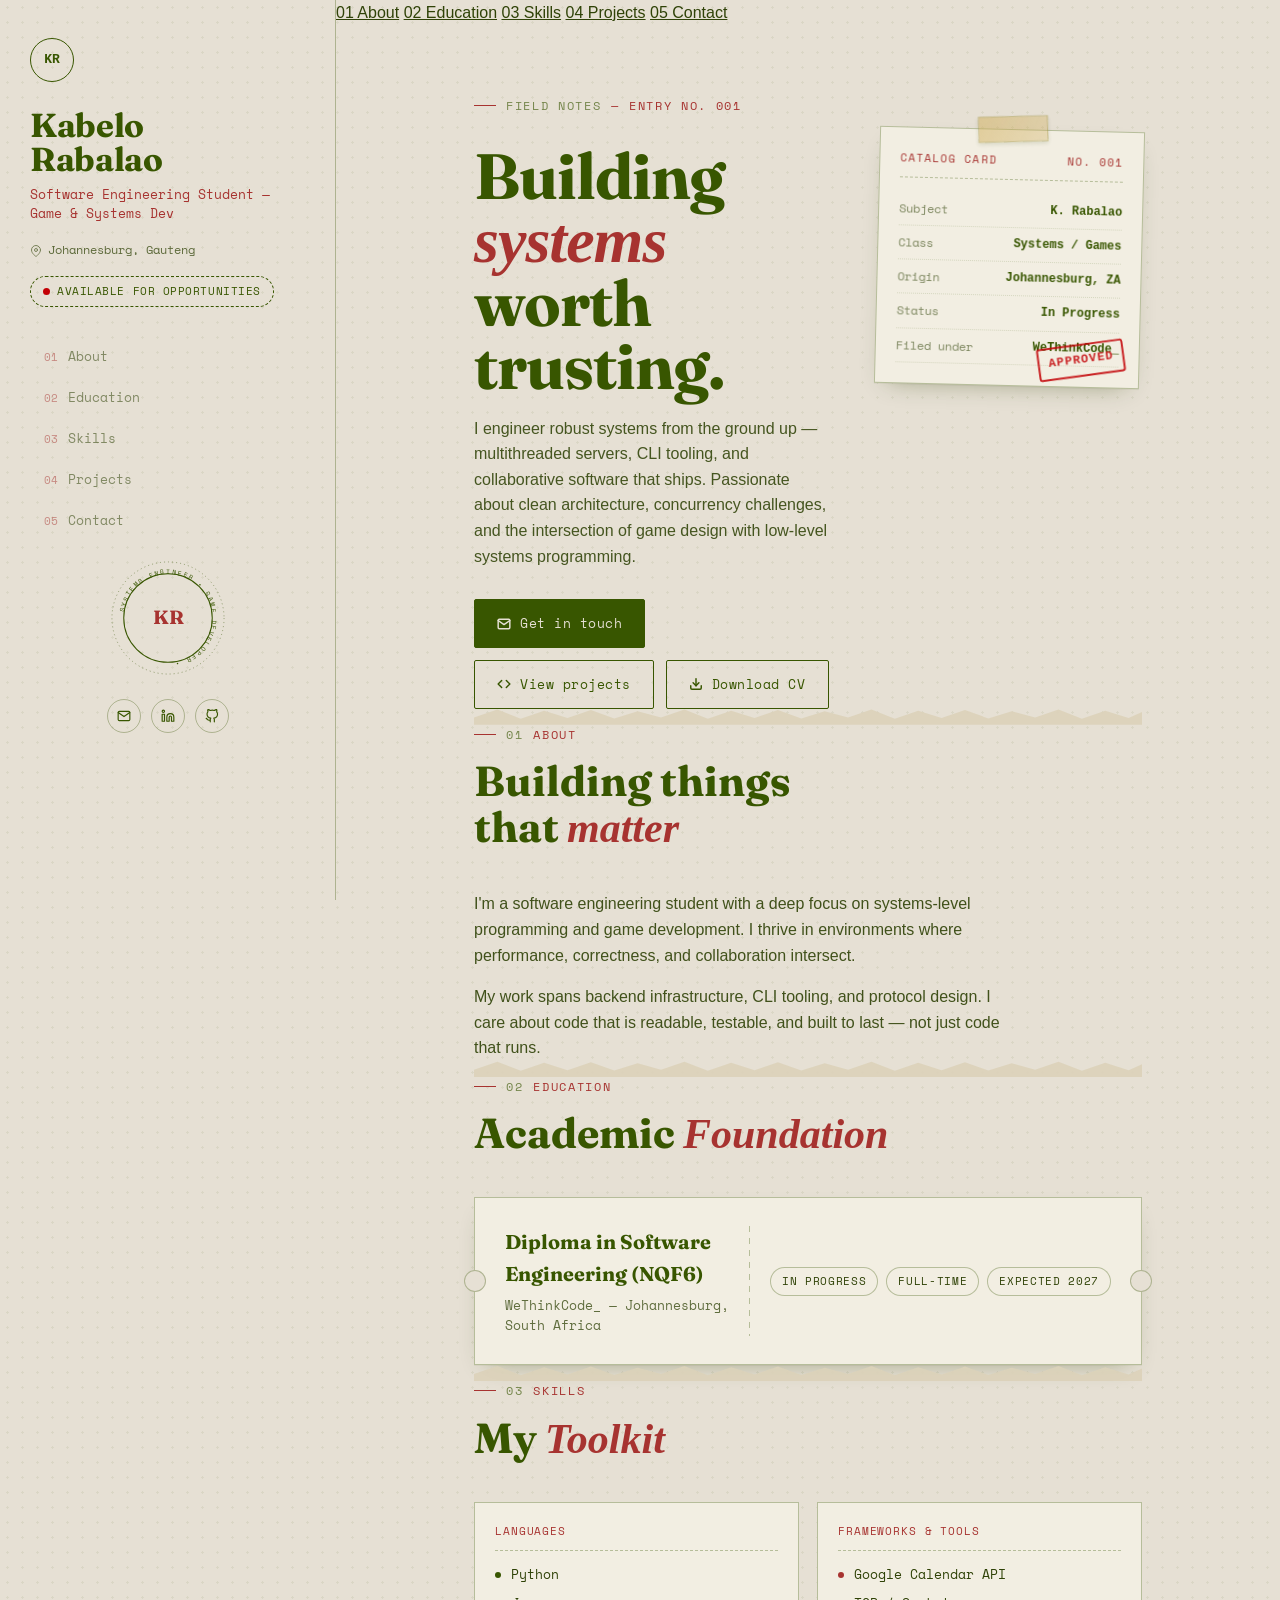
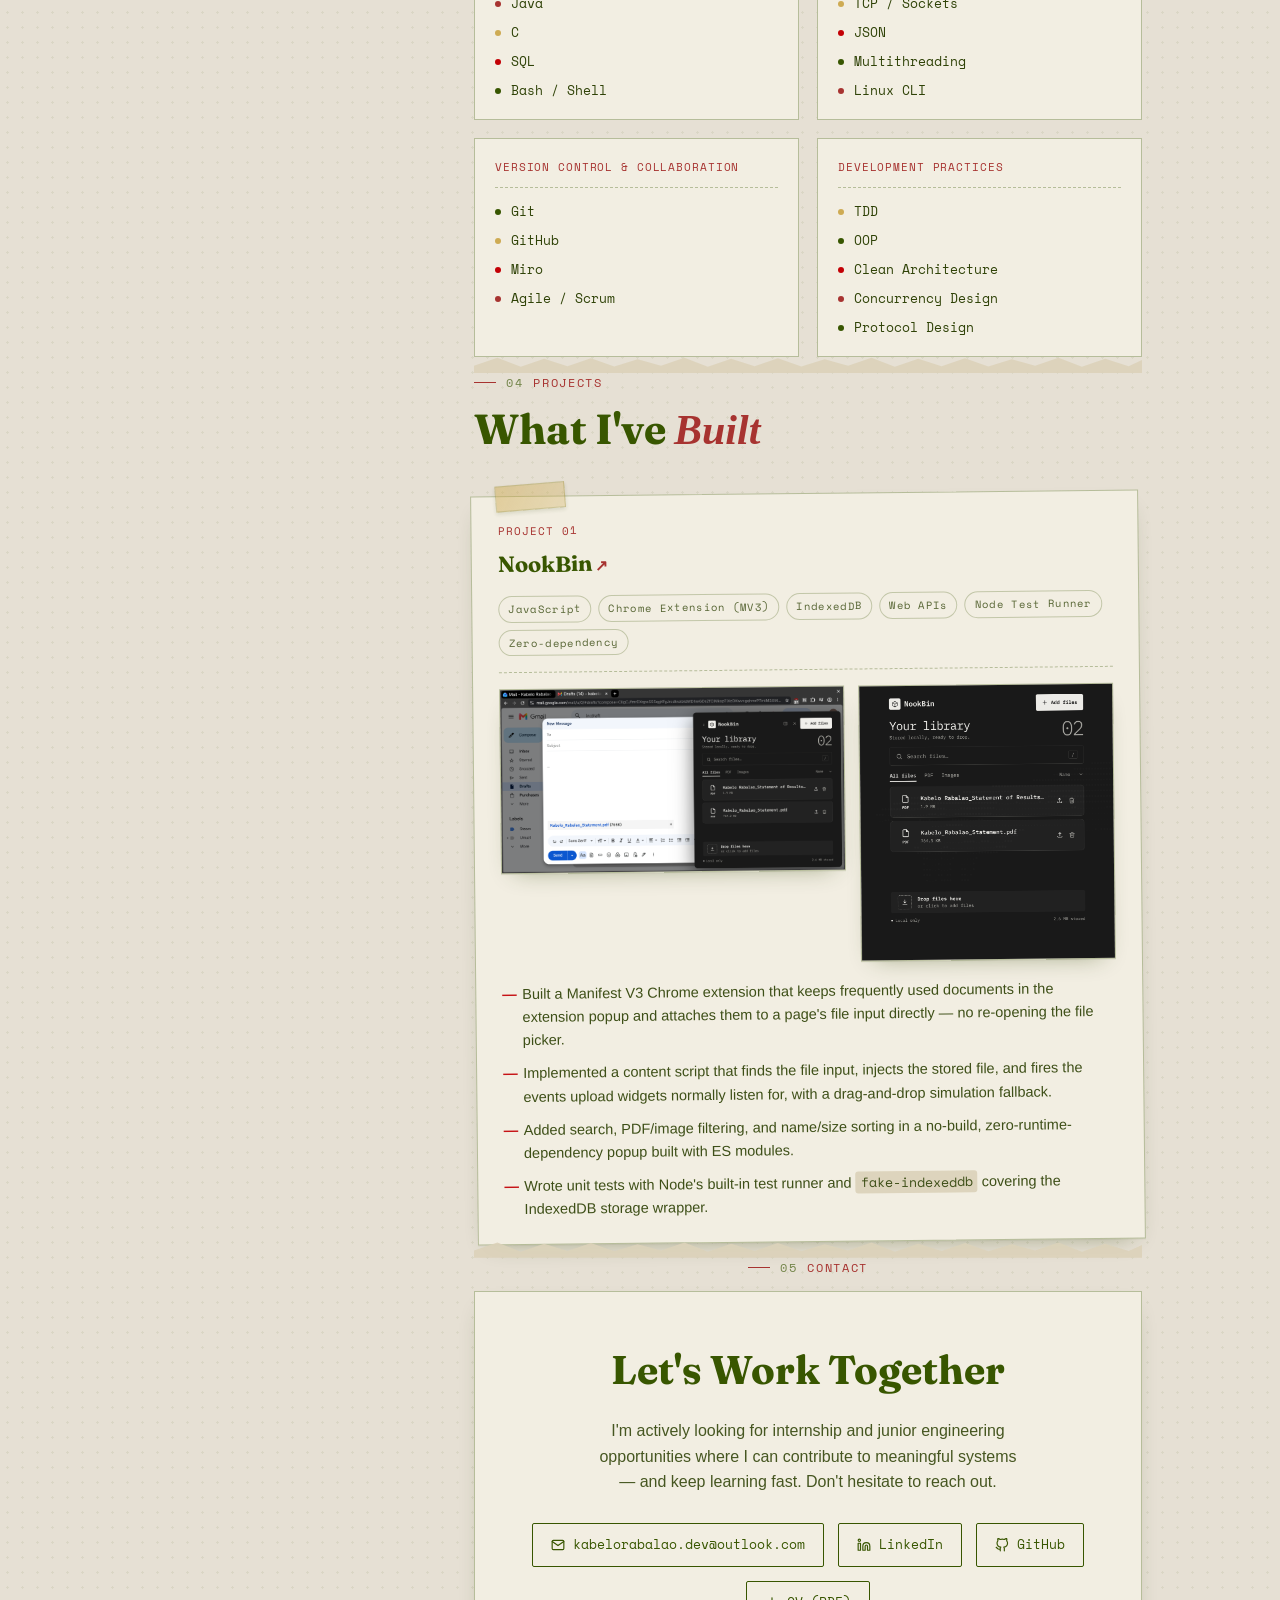
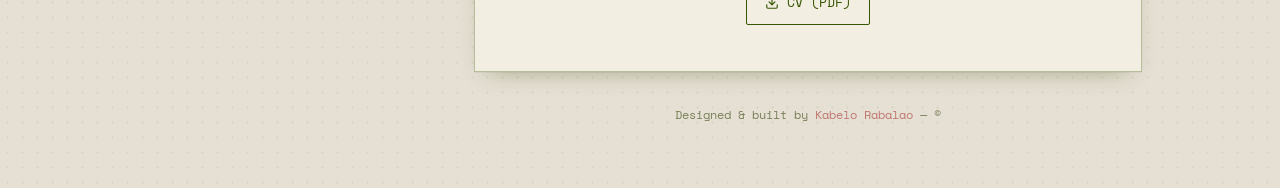
==== commit a53a9da9: "Add NookBin screenshots to project card - In-action shot over Gmail (signature block redacted) + pop" ====
--- a/index.html
+++ b/index.html
@@ -285,6 +285,10 @@
                                     <span class="tech-badge">Zero-dependency</span>
                                 </div>
                             </div>
+                            <figure class="project-media">
+                                <img src="assets/nookbin-in-action.png" alt="NookBin popup open over a Gmail compose window, with a stored PDF attached to the message" width="1884" height="1005" loading="lazy">
+                                <img src="assets/nookbin-popup.png" alt="NookBin popup library view showing stored PDFs with search, filters and sorting" width="931" height="1005" loading="lazy">
+                            </figure>
                             <ul class="project-achievements">
                                 <li>Built a Manifest V3 Chrome extension that keeps frequently used documents in the extension popup and attaches them to a page's file input directly — no re-opening the file picker.</li>
                                 <li>Implemented a content script that finds the file input, injects the stored file, and fires the events upload widgets normally listen for, with a drag-and-drop simulation fallback.</li>
--- a/css/style.css
+++ b/css/style.css
@@ -454,6 +454,17 @@
 .project-name a::after{ content:" ↗"; font-size:.7em; color:var(--brick); }
 .project-name a:hover{ color:var(--brick); }
 .project-tech-row{ display:flex; flex-wrap:wrap; gap:7px; }
+.project-media{
+  display:grid;
+  grid-template-columns:1.35fr 1fr;
+  gap:14px;
+  margin:0 0 18px;
+}
+.project-media img{
+  width:100%; height:auto;
+  border:1px solid var(--line);
+  box-shadow:var(--shadow);
+}
 .tech-badge{
   font-family:var(--f-mono); font-size:10.5px; letter-spacing:.03em;
   padding:4px 9px; border:1px solid var(--line); border-radius:20px;
@@ -559,6 +570,7 @@
   .hero-grid{ grid-template-columns:1fr; }
   .index-card{ transform:none; margin-top:20px; }
   .skills-grid{ grid-template-columns:1fr; }
+  .project-media{ grid-template-columns:1fr; }
   .container{ padding:0 22px; }
 }
 @media (max-width:560px){
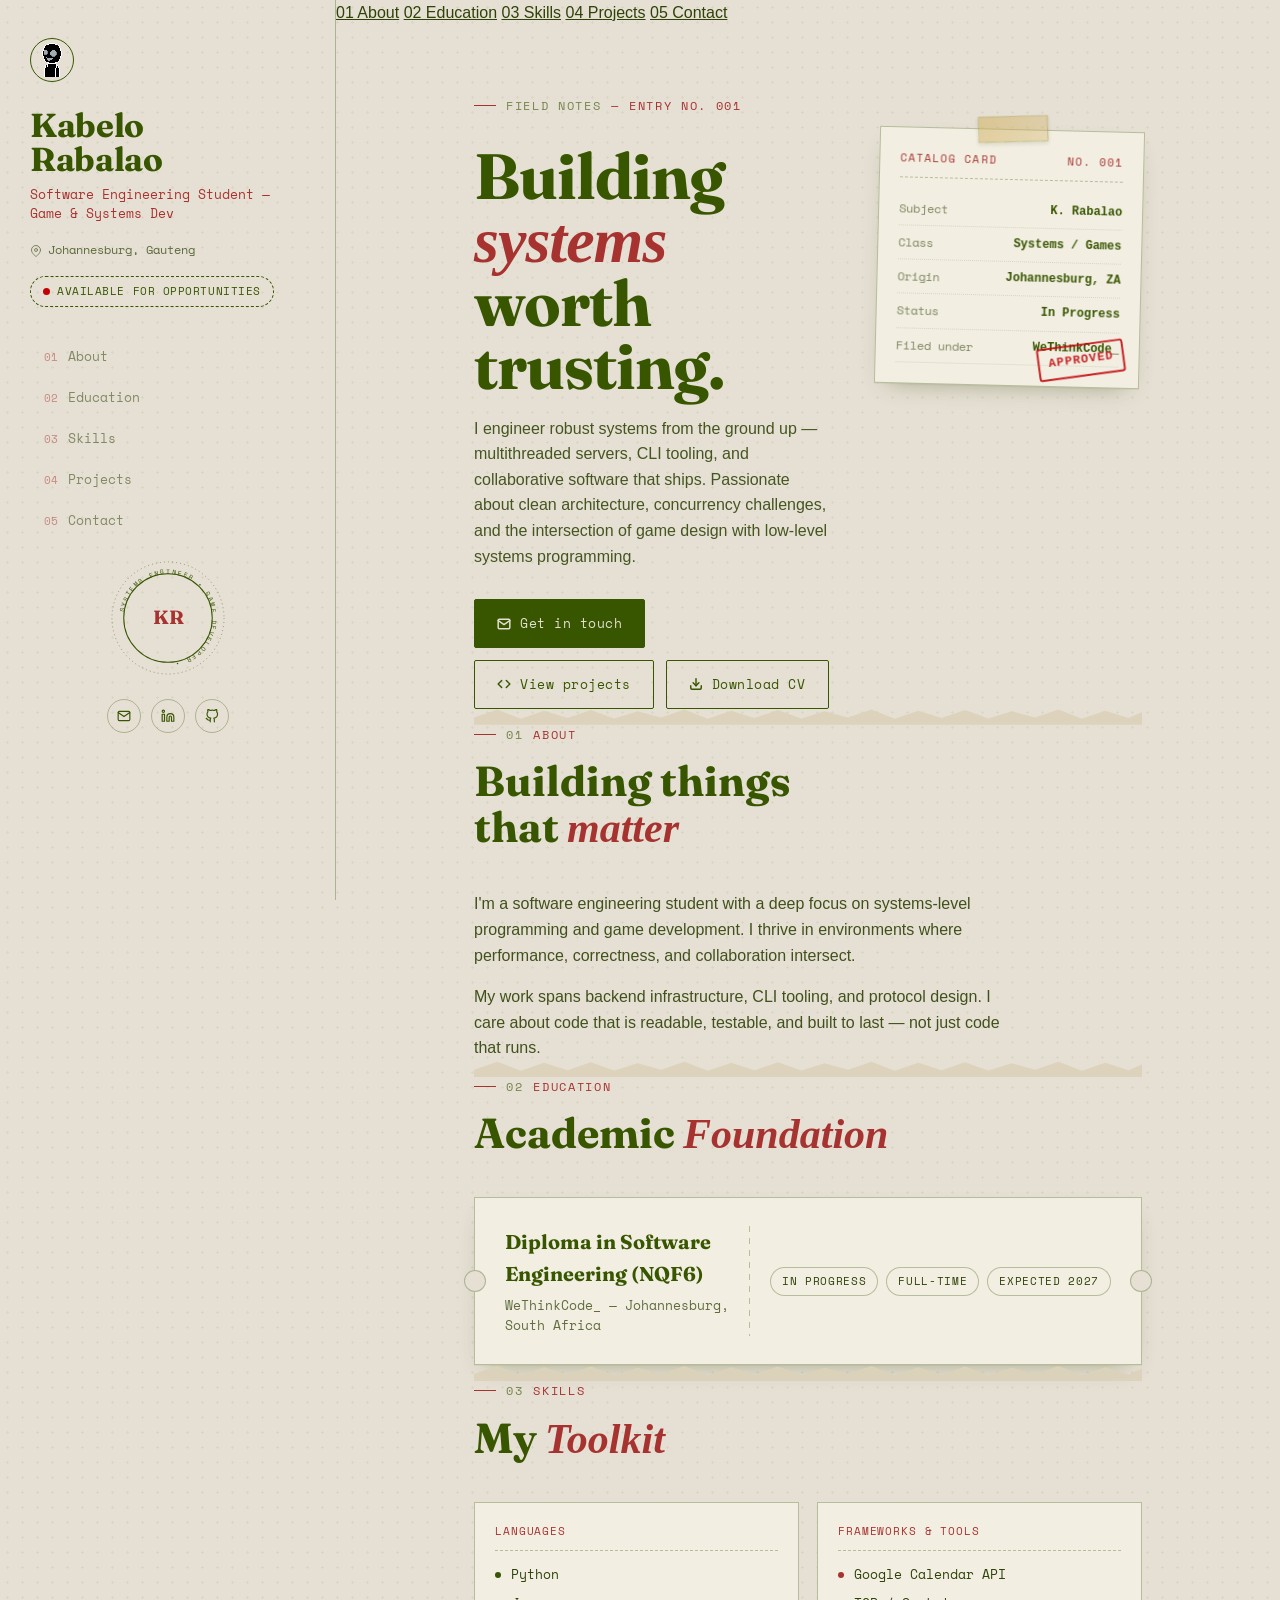
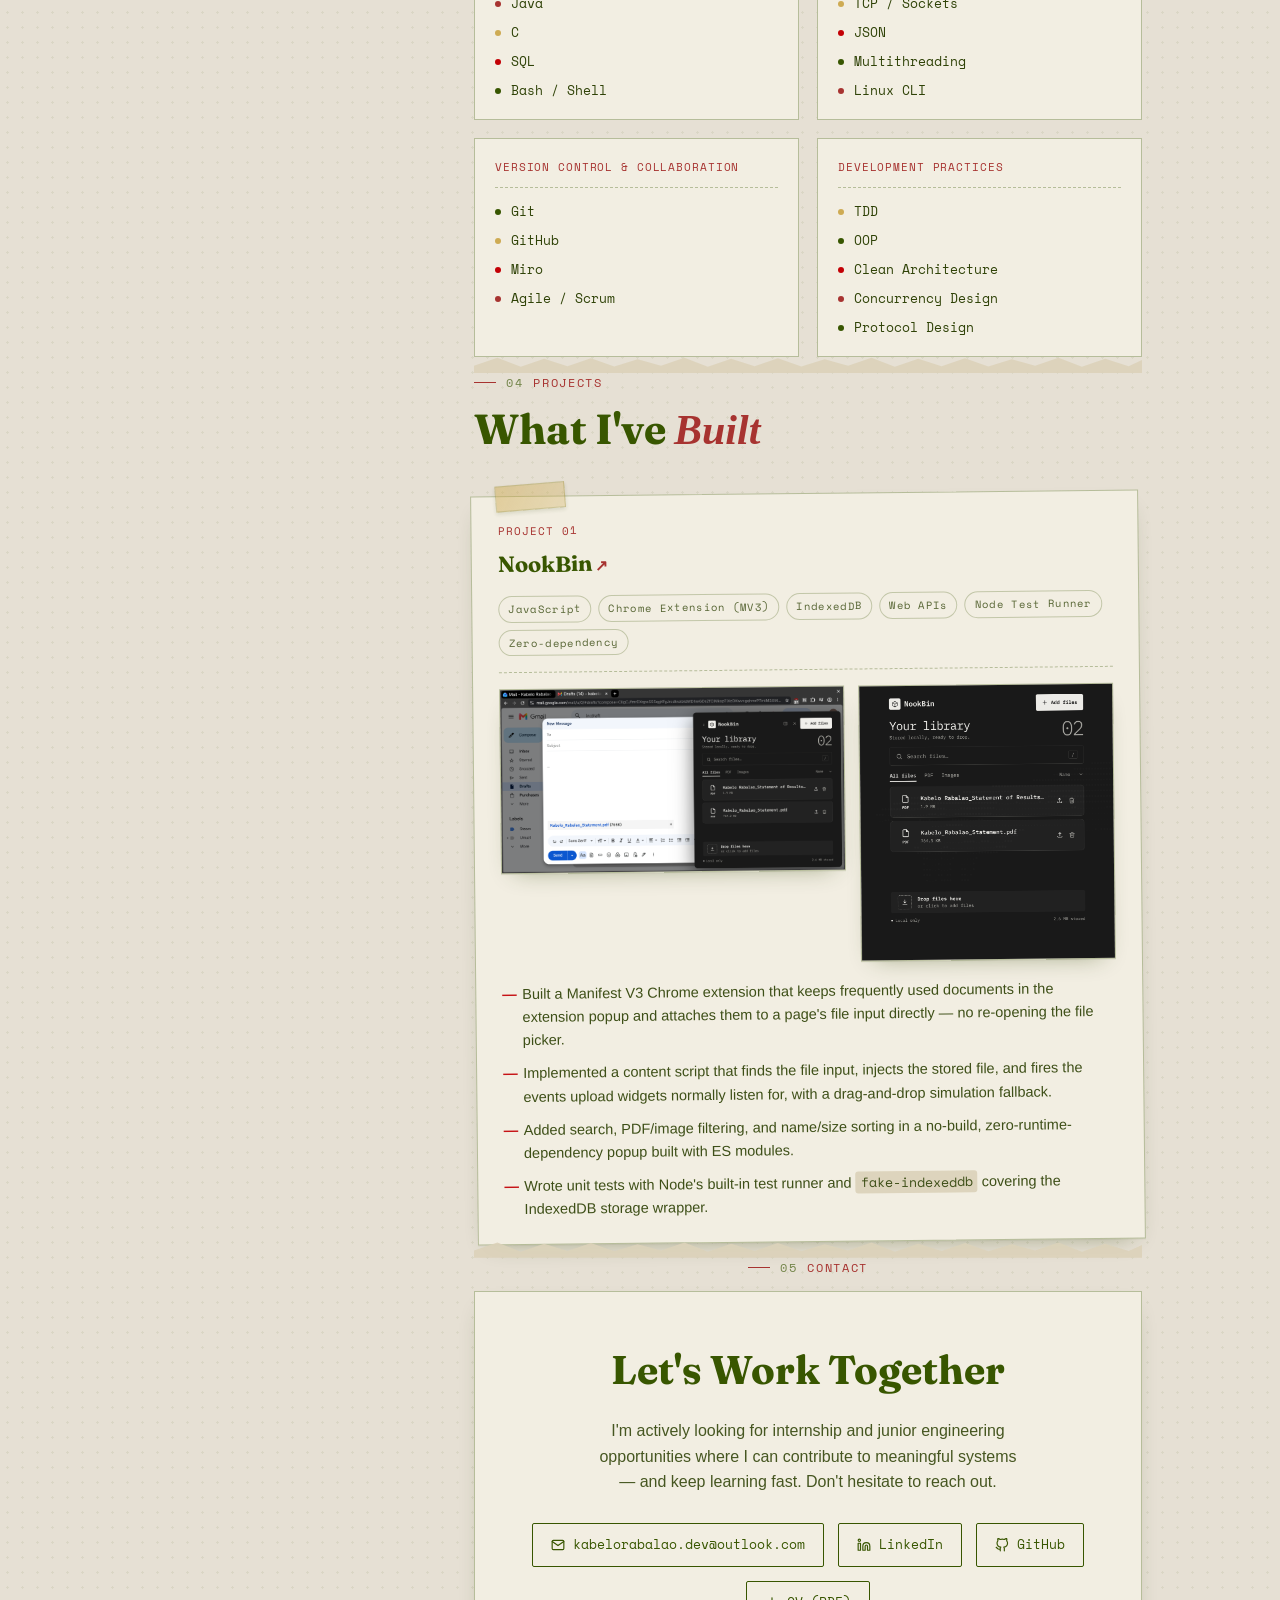
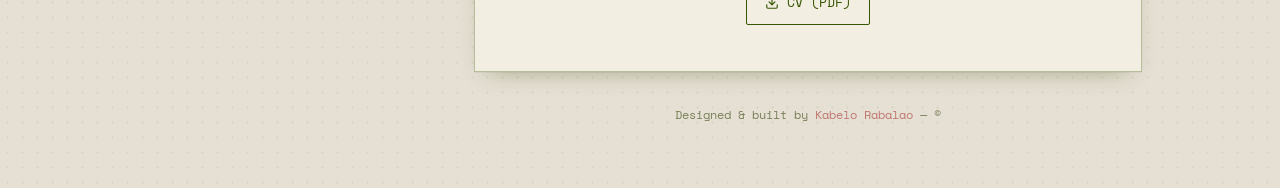
==== commit 46effb93: "Incorporate MeraW pixel persona into favicon and sidebar brandmark - Vectorize MeraW persona PNG to " ====
--- a/index.html
+++ b/index.html
@@ -49,7 +49,7 @@
              SIDEBAR (desktop nav / identity rail)
              ============================================================ -->
         <aside class="sidebar" id="sidebar">
-            <div class="brandmark">KR</div>
+            <div class="brandmark"><img src="assets/meraw-persona.svg" alt="" width="20" height="34"></div>
 
             <h1 class="side-name">Kabelo<br/>Rabalao</h1>
             <p class="side-tagline">Software Engineering Student — Game &amp; Systems Dev</p>
--- a/css/style.css
+++ b/css/style.css
@@ -157,11 +157,11 @@
   border-radius:50%;
   border:1.5px solid var(--olive);
   display:flex; align-items:center; justify-content:center;
-  font-family:var(--f-mono); font-weight:700; font-size:13px;
   color:var(--olive);
   margin-bottom:26px;
   flex:none;
 }
+.brandmark img{ display:block; }
 
 .side-name{
   font-size:clamp(30px,2.6vw,36px);
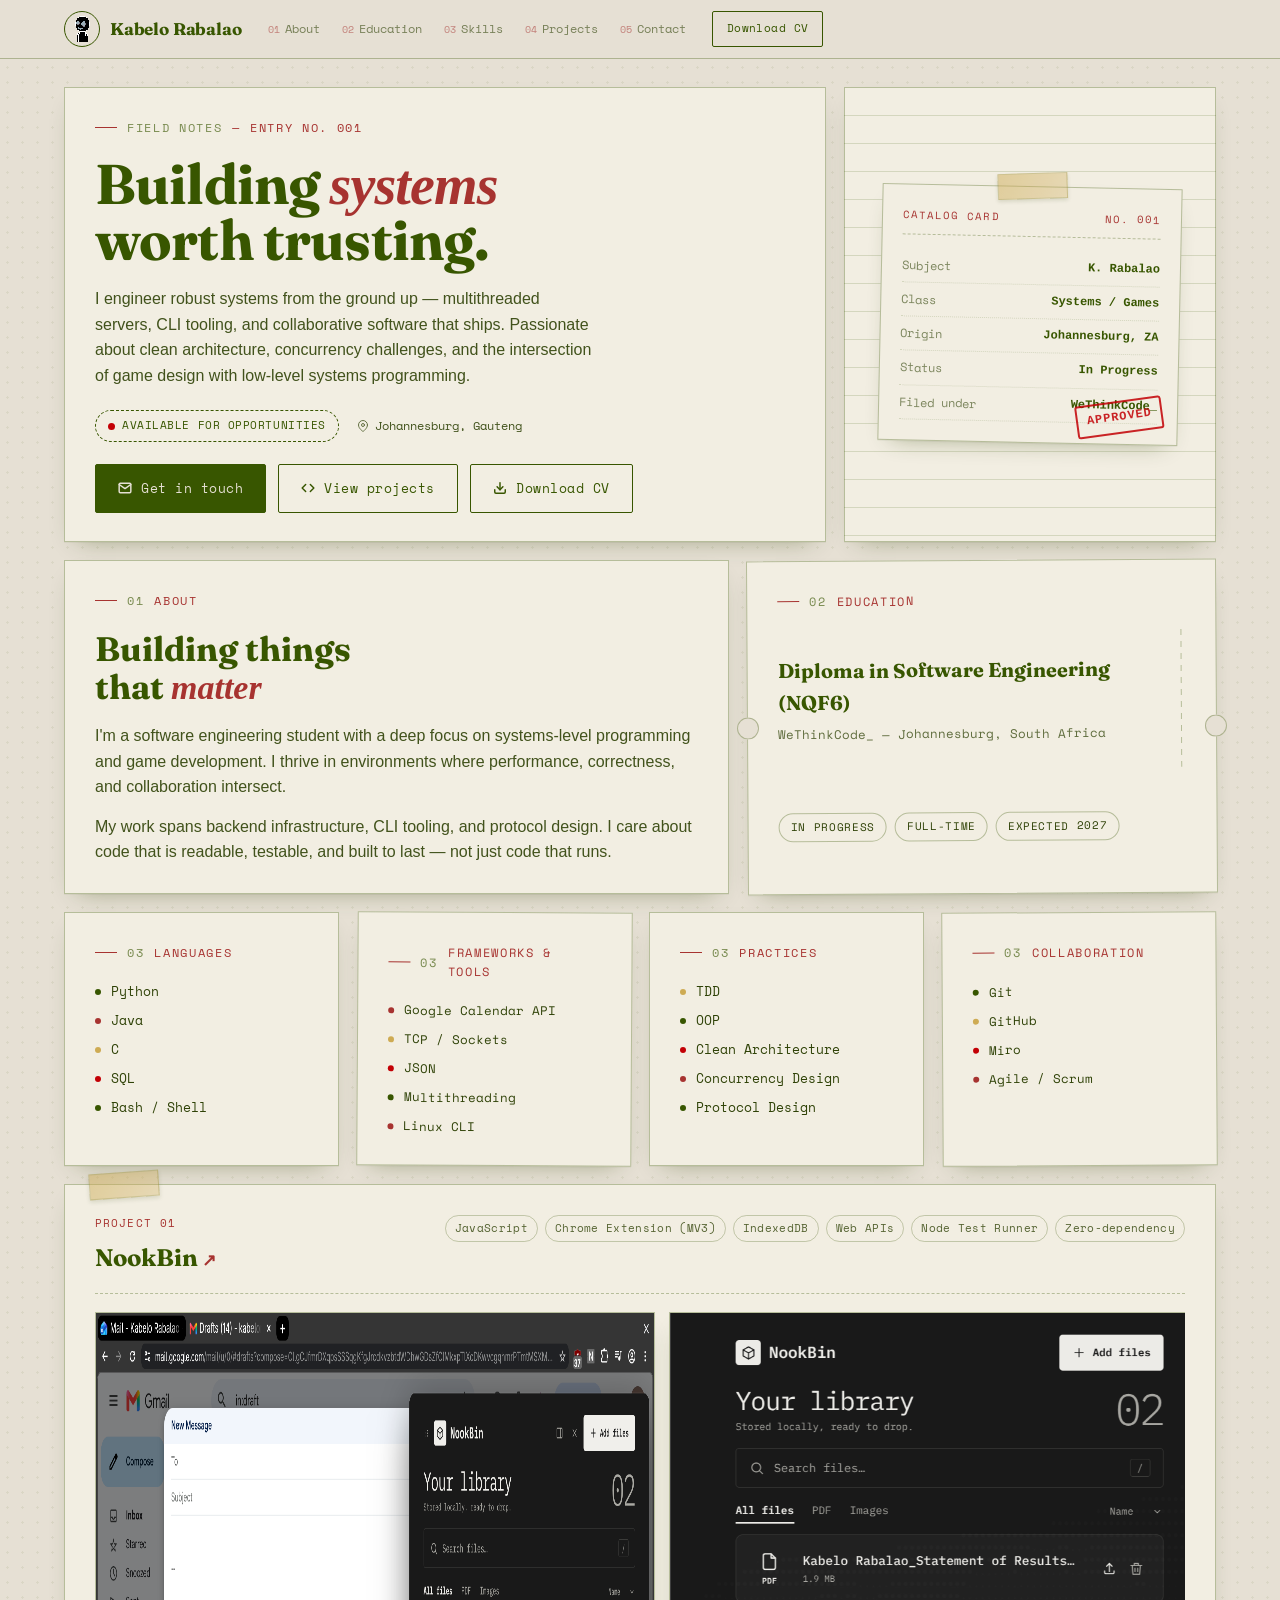
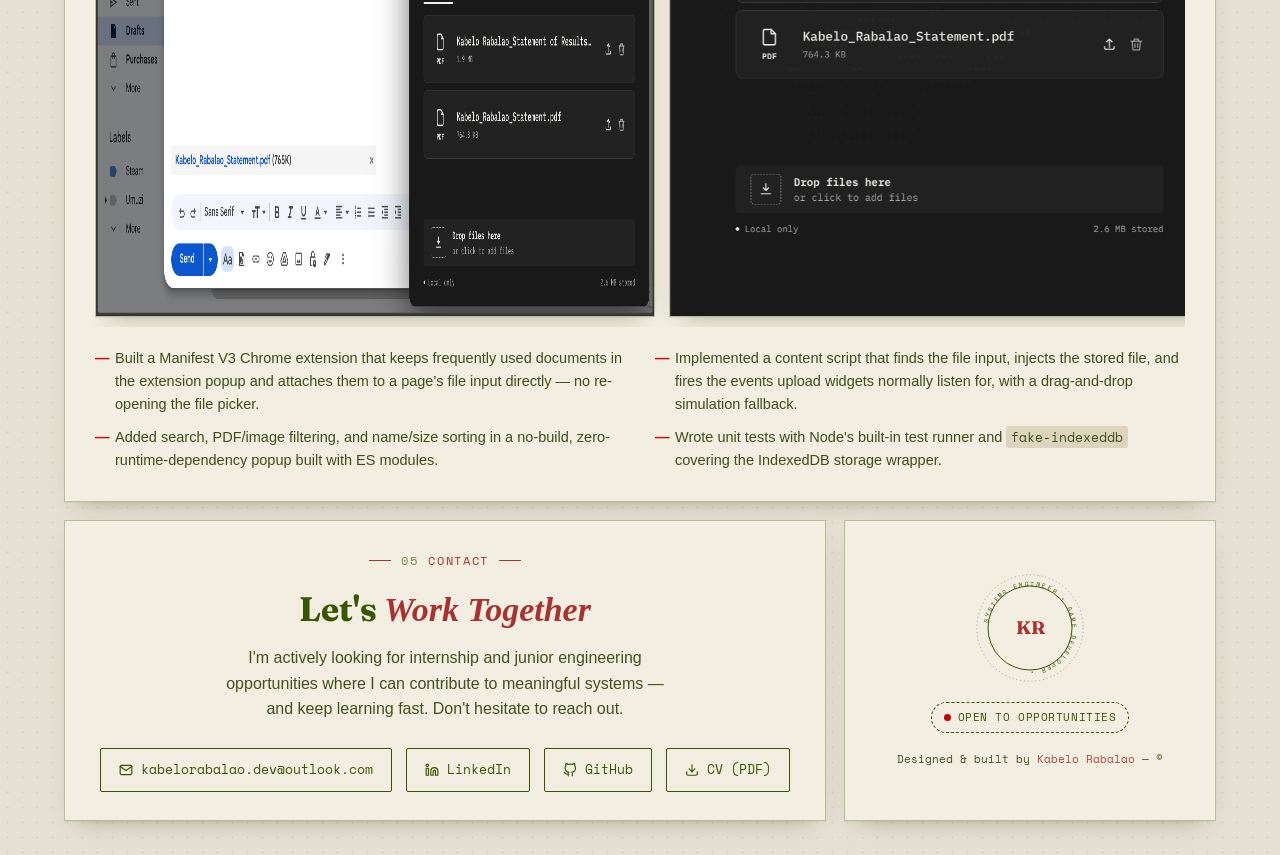
==== commit d6133936: "Redesign layout: sidebar rail to 'Field Archive' bento grid - Replace sidebar + dual mobile navs wit" ====
--- a/index.html
+++ b/index.html
@@ -43,26 +43,17 @@
 </head>
 <body>
 
-    <div class="layout">
-
-        <!-- ============================================================
-             SIDEBAR (desktop nav / identity rail)
-             ============================================================ -->
-        <aside class="sidebar" id="sidebar">
-            <div class="brandmark"><img src="assets/meraw-persona.svg" alt="" width="20" height="34"></div>
-
-            <h1 class="side-name">Kabelo<br/>Rabalao</h1>
-            <p class="side-tagline">Software Engineering Student — Game &amp; Systems Dev</p>
-
-            <p class="side-location">
-                <svg width="12" height="12" viewBox="0 0 24 24" fill="none" stroke="currentColor" stroke-width="2" stroke-linecap="round" stroke-linejoin="round"><path d="M21 10c0 7-9 13-9 13s-9-6-9-13a9 9 0 0 1 18 0z"/><circle cx="12" cy="10" r="3"/></svg>
-                Johannesburg, Gauteng
-            </p>
-
-            <div class="status-pill"><span class="status-dot"></span> Available for opportunities</div>
-
-            <nav>
-                <ul class="side-nav" id="side-nav">
+    <!-- ============================================================
+         TOPBAR (single nav for all breakpoints)
+         ============================================================ -->
+    <header class="topbar">
+        <div class="topbar-inner">
+            <a class="top-brand" href="#hero">
+                <span class="brandmark"><img src="assets/meraw-persona.svg" alt="" width="20" height="34"></span>
+                <span class="top-name">Kabelo Rabalao</span>
+            </a>
+            <nav aria-label="Sections">
+                <ul class="top-nav" id="site-nav">
                     <li><a href="#about"><span class="n">01</span> About</a></li>
                     <li><a href="#education"><span class="n">02</span> Education</a></li>
                     <li><a href="#skills"><span class="n">03</span> Skills</a></li>
@@ -70,274 +61,200 @@
                     <li><a href="#contact"><span class="n">05</span> Contact</a></li>
                 </ul>
             </nav>
-
-            <div class="side-bottom">
-                <div class="stamp-wrap">
-                    <svg class="stamp-badge" viewBox="0 0 160 160" width="118" height="118" aria-hidden="true">
-                        <defs>
-                            <path id="stampCircle" d="M80,80 m-60,0 a60,60 0 1,1 120,0 a60,60 0 1,1 -120,0" />
-                        </defs>
-                        <circle cx="80" cy="80" r="76" fill="none" stroke="#385600" stroke-width="1" stroke-dasharray="1.5 4" opacity=".6"/>
-                        <circle cx="80" cy="80" r="60" fill="none" stroke="#385600" stroke-width="1.4"/>
-                        <text font-family="'Space Mono', monospace" font-size="8.6" letter-spacing="2.2" fill="#385600">
-                            <textPath href="#stampCircle" startOffset="2%">SYSTEMS ENGINEER • GAME DEVELOPER •</textPath>
-                        </text>
-                        <text x="80" y="88" text-anchor="middle" font-family="'Fraunces', serif" font-weight="700" font-size="26" fill="#a73330">KR</text>
-                    </svg>
-                </div>
-                <div class="side-social">
-                    <a href="mailto:kabelorabalao.dev@outlook.com" aria-label="Email">
-                        <svg width="14" height="14" viewBox="0 0 24 24" fill="none" stroke="currentColor" stroke-width="2" stroke-linecap="round" stroke-linejoin="round"><path d="M4 4h16c1.1 0 2 .9 2 2v12c0 1.1-.9 2-2 2H4c-1.1 0-2-.9-2-2V6c0-1.1.9-2 2-2z"/><polyline points="22,6 12,13 2,6"/></svg>
-                    </a>
-                    <a href="https://www.linkedin.com/in/kabelo-rabalao-576933277/" target="_blank" rel="noopener" aria-label="LinkedIn">
-                        <svg width="14" height="14" viewBox="0 0 24 24" fill="none" stroke="currentColor" stroke-width="2" stroke-linecap="round" stroke-linejoin="round"><path d="M16 8a6 6 0 0 1 6 6v7h-4v-7a2 2 0 0 0-2-2 2 2 0 0 0-2 2v7h-4v-7a6 6 0 0 1 6-6z"/><rect x="2" y="9" width="4" height="12"/><circle cx="4" cy="4" r="2"/></svg>
-                    </a>
-                    <a href="https://github.com/anti00noir" target="_blank" rel="noopener" aria-label="GitHub">
-                        <svg width="14" height="14" viewBox="0 0 24 24" fill="none" stroke="currentColor" stroke-width="2" stroke-linecap="round" stroke-linejoin="round"><path d="M9 19c-5 1.5-5-2.5-7-3m14 6v-3.87a3.37 3.37 0 0 0-.94-2.61c3.14-.35 6.44-1.54 6.44-7A5.44 5.44 0 0 0 20 4.77 5.07 5.07 0 0 0 19.91 1S18.73.65 16 2.48a13.38 13.38 0 0 0-7 0C6.27.65 5.09 1 5.09 1A5.07 5.07 0 0 0 5 4.77a5.44 5.44 0 0 0-1.5 3.78c0 5.42 3.3 6.61 6.44 7A3.37 3.37 0 0 0 9 18.13V22"/></svg>
-                    </a>
-                </div>
+            <a href="Kabelo-Rabalao-CV.pdf" class="top-cv" download>Download CV</a>
+        </div>
+    </header>
+
+    <!-- ============================================================
+         BENTO GRID — "Field Archive" tiles
+         ============================================================ -->
+    <main class="bento" id="top">
+
+        <!-- ================= HERO ================= -->
+        <section class="tile tile-hero reveal" data-section="hero">
+            <div class="eyebrow"><span class="num">Field Notes</span> — Entry No. 001</div>
+            <h2 class="hero-name">Building <em class="accent">systems</em><br/>worth trusting.</h2>
+            <p class="hero-summary">I engineer robust systems from the ground up — multithreaded servers, CLI tooling, and collaborative software that ships. Passionate about clean architecture, concurrency challenges, and the intersection of game design with low-level systems programming.</p>
+            <div class="hero-meta">
+                <div class="status-pill"><span class="status-dot"></span> Available for opportunities</div>
+                <p class="side-location">
+                    <svg width="12" height="12" viewBox="0 0 24 24" fill="none" stroke="currentColor" stroke-width="2" stroke-linecap="round" stroke-linejoin="round"><path d="M21 10c0 7-9 13-9 13s-9-6-9-13a9 9 0 0 1 18 0z"/><circle cx="12" cy="10" r="3"/></svg>
+                    Johannesburg, Gauteng
+                </p>
+            </div>
+            <div class="hero-cta">
+                <a href="mailto:kabelorabalao.dev@outlook.com" class="btn btn-primary">
+                    <svg width="14" height="14" viewBox="0 0 24 24" fill="none" stroke="currentColor" stroke-width="2.5" stroke-linecap="round" stroke-linejoin="round"><path d="M4 4h16c1.1 0 2 .9 2 2v12c0 1.1-.9 2-2 2H4c-1.1 0-2-.9-2-2V6c0-1.1.9-2 2-2z"/><polyline points="22,6 12,13 2,6"/></svg>
+                    Get in touch
+                </a>
+                <a href="#projects" class="btn btn-outline">
+                    <svg width="14" height="14" viewBox="0 0 24 24" fill="none" stroke="currentColor" stroke-width="2.5" stroke-linecap="round" stroke-linejoin="round"><polyline points="16 18 22 12 16 6"/><polyline points="8 6 2 12 8 18"/></svg>
+                    View projects
+                </a>
+                <a href="Kabelo-Rabalao-CV.pdf" class="btn btn-outline" download>
+                    <svg width="14" height="14" viewBox="0 0 24 24" fill="none" stroke="currentColor" stroke-width="2.5" stroke-linecap="round" stroke-linejoin="round"><path d="M21 15v4a2 2 0 0 1-2 2H5a2 2 0 0 1-2-2v-4"/><polyline points="7 10 12 15 17 10"/><line x1="12" y1="15" x2="12" y2="3"/></svg>
+                    Download CV
+                </a>
+            </div>
+        </section>
+
+        <!-- ================= STATUS / CATALOG CARD ================= -->
+        <aside class="tile tile-status reveal" data-section="hero" aria-label="Portfolio at a glance">
+            <div class="index-card">
+                <span class="tape"></span>
+                <div class="index-card-head"><span>Catalog Card</span><span>No. 001</span></div>
+                <div class="index-row"><span class="k">Subject</span><span class="v">K. Rabalao</span></div>
+                <div class="index-row"><span class="k">Class</span><span class="v">Systems / Games</span></div>
+                <div class="index-row"><span class="k">Origin</span><span class="v">Johannesburg, ZA</span></div>
+                <div class="index-row"><span class="k">Status</span><span class="v">In Progress</span></div>
+                <div class="index-row"><span class="k">Filed under</span><span class="v">WeThinkCode_</span></div>
+                <div class="stamp-approved">APPROVED</div>
             </div>
         </aside>
 
-        <!-- ============================================================
-             MAIN
-             ============================================================ -->
-        <main class="main">
-
-            <!-- mobile topbar (shows only on small screens) -->
-            <div class="mobile-topbar">
-                <span class="m-name">Kabelo Rabalao</span>
-                <span class="status-pill" style="padding:4px 10px;"><span class="status-dot"></span> Open</span>
-            </div>
-            <nav class="mobile-nav" id="mobile-nav">
-                <a href="#about">01 About</a>
-                <a href="#education">02 Education</a>
-                <a href="#skills">03 Skills</a>
-                <a href="#projects">04 Projects</a>
-                <a href="#contact">05 Contact</a>
-            </nav>
-
-            <!-- ================= HERO ================= -->
-            <section id="hero">
-                <div class="container">
-                    <div class="eyebrow"><span class="num">Field Notes</span> — Entry No. 001</div>
-                    <div class="hero-grid">
-                        <div class="hero-text">
-                            <h2 class="hero-name">Building <em class="accent">systems</em><br/>worth trusting.</h2>
-                            <p class="hero-summary">I engineer robust systems from the ground up — multithreaded servers, CLI tooling, and collaborative software that ships. Passionate about clean architecture, concurrency challenges, and the intersection of game design with low-level systems programming.</p>
-                            <div class="hero-cta">
-                                <a href="mailto:kabelorabalao.dev@outlook.com" class="btn btn-primary">
-                                    <svg width="14" height="14" viewBox="0 0 24 24" fill="none" stroke="currentColor" stroke-width="2.5" stroke-linecap="round" stroke-linejoin="round"><path d="M4 4h16c1.1 0 2 .9 2 2v12c0 1.1-.9 2-2 2H4c-1.1 0-2-.9-2-2V6c0-1.1.9-2 2-2z"/><polyline points="22,6 12,13 2,6"/></svg>
-                                    Get in touch
-                                </a>
-                                <a href="#projects" class="btn btn-outline">
-                                    <svg width="14" height="14" viewBox="0 0 24 24" fill="none" stroke="currentColor" stroke-width="2.5" stroke-linecap="round" stroke-linejoin="round"><polyline points="16 18 22 12 16 6"/><polyline points="8 6 2 12 8 18"/></svg>
-                                    View projects
-                                </a>
-                                <a href="Kabelo-Rabalao-CV.pdf" class="btn btn-outline" download>
-                                    <svg width="14" height="14" viewBox="0 0 24 24" fill="none" stroke="currentColor" stroke-width="2.5" stroke-linecap="round" stroke-linejoin="round"><path d="M21 15v4a2 2 0 0 1-2 2H5a2 2 0 0 1-2-2v-4"/><polyline points="7 10 12 15 17 10"/><line x1="12" y1="15" x2="12" y2="3"/></svg>
-                                    Download CV
-                                </a>
-                            </div>
-                        </div>
-
-                        <div class="hero-visual">
-                            <div class="index-card">
-                                <span class="tape"></span>
-                                <div class="index-card-head"><span>Catalog Card</span><span>No. 001</span></div>
-                                <div class="index-row"><span class="k">Subject</span><span class="v">K. Rabalao</span></div>
-                                <div class="index-row"><span class="k">Class</span><span class="v">Systems / Games</span></div>
-                                <div class="index-row"><span class="k">Origin</span><span class="v">Johannesburg, ZA</span></div>
-                                <div class="index-row"><span class="k">Status</span><span class="v">In Progress</span></div>
-                                <div class="index-row"><span class="k">Filed under</span><span class="v">WeThinkCode_</span></div>
-                                <div class="stamp-approved">APPROVED</div>
-                            </div>
-                        </div>
-                    </div>
-                </div>
-            </section>
-
-            <div class="container"><div class="tear"></div></div>
-
-            <!-- ================= ABOUT ================= -->
-            <section id="about">
-                <div class="container">
-                    <div class="eyebrow"><span class="num">01</span> About</div>
-                    <div class="about-grid">
-                        <div class="about-text reveal">
-                            <div class="section-head">
-                                <h2>Building things<br/>that <em>matter</em></h2>
-                            </div>
-                            <p>I'm a software engineering student with a deep focus on systems-level programming and game development. I thrive in environments where performance, correctness, and collaboration intersect.</p>
-                            <p>My work spans backend infrastructure, CLI tooling, and protocol design. I care about code that is readable, testable, and built to last — not just code that runs.</p>
-                        </div>
-                    </div>
-                </div>
-            </section>
-
-            <div class="container"><div class="tear"></div></div>
-
-            <!-- ================= EDUCATION ================= -->
-            <section id="education">
-                <div class="container">
-                    <div class="eyebrow"><span class="num">02</span> Education</div>
-                    <div class="section-head reveal">
-                        <h2>Academic <em>Foundation</em></h2>
-                    </div>
-                    <div class="edu-ticket reveal">
-                        <div class="edu-main">
-                            <div class="edu-degree">Diploma in Software Engineering (NQF6)</div>
-                            <div class="edu-institution">WeThinkCode_ — Johannesburg, South Africa</div>
-                        </div>
-                        <div class="edu-divider"></div>
-                        <div class="edu-meta">
-                            <span class="pill">In Progress</span>
-                            <span class="pill">Full-Time</span>
-                            <span class="pill">Expected 2027</span>
-                        </div>
-                    </div>
-                </div>
-            </section>
-
-            <div class="container"><div class="tear"></div></div>
-
-            <!-- ================= SKILLS ================= -->
-            <section id="skills">
-                <div class="container">
-                    <div class="eyebrow"><span class="num">03</span> Skills</div>
-                    <div class="section-head reveal">
-                        <h2>My <em>Toolkit</em></h2>
-                    </div>
-                    <div class="skills-grid">
-
-                        <div class="skill-group reveal">
-                            <div class="skill-group-title">Languages</div>
-                            <div class="skill-tags">
-                                <span class="skill-chip"><span class="dot" style="--dc:#385600"></span>Python</span>
-                                <span class="skill-chip"><span class="dot" style="--dc:#a73330"></span>Java</span>
-                                <span class="skill-chip"><span class="dot" style="--dc:#ceab53"></span>C</span>
-                                <span class="skill-chip"><span class="dot" style="--dc:#c30005"></span>SQL</span>
-                                <span class="skill-chip"><span class="dot" style="--dc:#385600"></span>Bash / Shell</span>
-                            </div>
-                        </div>
-
-                        <div class="skill-group reveal">
-                            <div class="skill-group-title">Frameworks &amp; Tools</div>
-                            <div class="skill-tags">
-                                <span class="skill-chip"><span class="dot" style="--dc:#a73330"></span>Google Calendar API</span>
-                                <span class="skill-chip"><span class="dot" style="--dc:#ceab53"></span>TCP / Sockets</span>
-                                <span class="skill-chip"><span class="dot" style="--dc:#c30005"></span>JSON</span>
-                                <span class="skill-chip"><span class="dot" style="--dc:#385600"></span>Multithreading</span>
-                                <span class="skill-chip"><span class="dot" style="--dc:#a73330"></span>Linux CLI</span>
-                            </div>
-                        </div>
-
-                        <div class="skill-group reveal">
-                            <div class="skill-group-title">Version Control &amp; Collaboration</div>
-                            <div class="skill-tags">
-                                <span class="skill-chip"><span class="dot" style="--dc:#385600"></span>Git</span>
-                                <span class="skill-chip"><span class="dot" style="--dc:#ceab53"></span>GitHub</span>
-                                <span class="skill-chip"><span class="dot" style="--dc:#c30005"></span>Miro</span>
-                                <span class="skill-chip"><span class="dot" style="--dc:#a73330"></span>Agile / Scrum</span>
-                            </div>
-                        </div>
-
-                        <div class="skill-group reveal">
-                            <div class="skill-group-title">Development Practices</div>
-                            <div class="skill-tags">
-                                <span class="skill-chip"><span class="dot" style="--dc:#ceab53"></span>TDD</span>
-                                <span class="skill-chip"><span class="dot" style="--dc:#385600"></span>OOP</span>
-                                <span class="skill-chip"><span class="dot" style="--dc:#c30005"></span>Clean Architecture</span>
-                                <span class="skill-chip"><span class="dot" style="--dc:#a73330"></span>Concurrency Design</span>
-                                <span class="skill-chip"><span class="dot" style="--dc:#385600"></span>Protocol Design</span>
-                            </div>
-                        </div>
-
-                    </div>
-                </div>
-            </section>
-
-            <div class="container"><div class="tear"></div></div>
-
-            <!-- ================= PROJECTS ================= -->
-            <section id="projects">
-                <div class="container">
-                    <div class="eyebrow"><span class="num">04</span> Projects</div>
-                    <div class="section-head reveal">
-                        <h2>What I've <em>Built</em></h2>
-                    </div>
-
-                    <div class="projects-stack">
-
-                        <div class="project-index-card reveal">
-                            <span class="tape"></span>
-                            <div class="project-header">
-                                <div>
-                                    <div class="project-number">Project 01</div>
-                                    <div class="project-name"><a href="https://github.com/anti00noir/nookbin-browser-extension" target="_blank" rel="noopener">NookBin</a></div>
-                                </div>
-                                <div class="project-tech-row">
-                                    <span class="tech-badge">JavaScript</span>
-                                    <span class="tech-badge">Chrome Extension (MV3)</span>
-                                    <span class="tech-badge">IndexedDB</span>
-                                    <span class="tech-badge">Web APIs</span>
-                                    <span class="tech-badge">Node Test Runner</span>
-                                    <span class="tech-badge">Zero-dependency</span>
-                                </div>
-                            </div>
-                            <figure class="project-media">
-                                <img src="assets/nookbin-in-action.png" alt="NookBin popup open over a Gmail compose window, with a stored PDF attached to the message" width="1884" height="1005" loading="lazy">
-                                <img src="assets/nookbin-popup.png" alt="NookBin popup library view showing stored PDFs with search, filters and sorting" width="931" height="1005" loading="lazy">
-                            </figure>
-                            <ul class="project-achievements">
-                                <li>Built a Manifest V3 Chrome extension that keeps frequently used documents in the extension popup and attaches them to a page's file input directly — no re-opening the file picker.</li>
-                                <li>Implemented a content script that finds the file input, injects the stored file, and fires the events upload widgets normally listen for, with a drag-and-drop simulation fallback.</li>
-                                <li>Added search, PDF/image filtering, and name/size sorting in a no-build, zero-runtime-dependency popup built with ES modules.</li>
-                                <li>Wrote unit tests with Node's built-in test runner and <code>fake-indexeddb</code> covering the IndexedDB storage wrapper.</li>
-                            </ul>
-                        </div>
-
-                    </div>
-                </div>
-            </section>
-
-            <div class="container"><div class="tear"></div></div>
-
-            <!-- ================= CONTACT ================= -->
-            <section id="contact">
-                <div class="container">
-                    <div class="eyebrow" style="justify-content:center;"><span class="num">05</span> Contact</div>
-                    <div class="postcard reveal">
-                        <h2>Let's Work Together</h2>
-                        <p>I'm actively looking for internship and junior engineering opportunities where I can contribute to meaningful systems — and keep learning fast. Don't hesitate to reach out.</p>
-                        <div class="contact-links">
-                            <a href="mailto:kabelorabalao.dev@outlook.com" class="contact-link">
-                                <svg width="14" height="14" viewBox="0 0 24 24" fill="none" stroke="currentColor" stroke-width="2" stroke-linecap="round" stroke-linejoin="round"><path d="M4 4h16c1.1 0 2 .9 2 2v12c0 1.1-.9 2-2 2H4c-1.1 0-2-.9-2-2V6c0-1.1.9-2 2-2z"/><polyline points="22,6 12,13 2,6"/></svg>
-                                kabelorabalao.dev@outlook.com
-                            </a>
-                            <a href="https://www.linkedin.com/in/kabelo-rabalao-576933277/" target="_blank" rel="noopener" class="contact-link">
-                                <svg width="14" height="14" viewBox="0 0 24 24" fill="none" stroke="currentColor" stroke-width="2" stroke-linecap="round" stroke-linejoin="round"><path d="M16 8a6 6 0 0 1 6 6v7h-4v-7a2 2 0 0 0-2-2 2 2 0 0 0-2 2v7h-4v-7a6 6 0 0 1 6-6z"/><rect x="2" y="9" width="4" height="12"/><circle cx="4" cy="4" r="2"/></svg>
-                                LinkedIn
-                            </a>
-                            <a href="https://github.com/anti00noir" target="_blank" rel="noopener" class="contact-link">
-                                <svg width="14" height="14" viewBox="0 0 24 24" fill="none" stroke="currentColor" stroke-width="2" stroke-linecap="round" stroke-linejoin="round"><path d="M9 19c-5 1.5-5-2.5-7-3m14 6v-3.87a3.37 3.37 0 0 0-.94-2.61c3.14-.35 6.44-1.54 6.44-7A5.44 5.44 0 0 0 20 4.77 5.07 5.07 0 0 0 19.91 1S18.73.65 16 2.48a13.38 13.38 0 0 0-7 0C6.27.65 5.09 1 5.09 1A5.07 5.07 0 0 0 5 4.77a5.44 5.44 0 0 0-1.5 3.78c0 5.42 3.3 6.61 6.44 7A3.37 3.37 0 0 0 9 18.13V22"/></svg>
-                                GitHub
-                            </a>
-                            <a href="Kabelo-Rabalao-CV.pdf" class="contact-link" download>
-                                <svg width="14" height="14" viewBox="0 0 24 24" fill="none" stroke="currentColor" stroke-width="2" stroke-linecap="round" stroke-linejoin="round"><path d="M21 15v4a2 2 0 0 1-2 2H5a2 2 0 0 1-2-2v-4"/><polyline points="7 10 12 15 17 10"/><line x1="12" y1="15" x2="12" y2="3"/></svg>
-                                CV (PDF)
-                            </a>
-                        </div>
-                    </div>
-                </div>
-            </section>
-
-            <footer>
-                <p>Designed &amp; built by <span>Kabelo Rabalao</span> — &copy; <span id="year"></span></p>
-            </footer>
-
-        </main>
-    </div>
+        <!-- ================= ABOUT ================= -->
+        <section class="tile tile-about reveal" id="about" data-section="about">
+            <div class="eyebrow"><span class="num">01</span> About</div>
+            <h2 class="tile-title">Building things<br/>that <em>matter</em></h2>
+            <p>I'm a software engineering student with a deep focus on systems-level programming and game development. I thrive in environments where performance, correctness, and collaboration intersect.</p>
+            <p>My work spans backend infrastructure, CLI tooling, and protocol design. I care about code that is readable, testable, and built to last — not just code that runs.</p>
+        </section>
+
+        <!-- ================= EDUCATION ================= -->
+        <section class="tile tile-education reveal tilt-l" id="education" data-section="education">
+            <div class="eyebrow"><span class="num">02</span> Education</div>
+            <div class="edu-flex">
+                <div class="edu-main">
+                    <div class="edu-degree">Diploma in Software Engineering (NQF6)</div>
+                    <div class="edu-institution">WeThinkCode_ — Johannesburg, South Africa</div>
+                </div>
+                <div class="edu-divider"></div>
+                <div class="edu-meta">
+                    <span class="pill">In Progress</span>
+                    <span class="pill">Full-Time</span>
+                    <span class="pill">Expected 2027</span>
+                </div>
+            </div>
+        </section>
+
+        <!-- ================= SKILLS ================= -->
+        <section class="tile tile-skill reveal" id="skills" data-section="skills">
+            <div class="eyebrow"><span class="num">03</span> Languages</div>
+            <div class="skill-tags">
+                <span class="skill-chip"><span class="dot" style="--dc:#385600"></span>Python</span>
+                <span class="skill-chip"><span class="dot" style="--dc:#a73330"></span>Java</span>
+                <span class="skill-chip"><span class="dot" style="--dc:#ceab53"></span>C</span>
+                <span class="skill-chip"><span class="dot" style="--dc:#c30005"></span>SQL</span>
+                <span class="skill-chip"><span class="dot" style="--dc:#385600"></span>Bash / Shell</span>
+            </div>
+        </section>
+
+        <section class="tile tile-skill reveal tilt-r" data-section="skills">
+            <div class="eyebrow"><span class="num">03</span> Frameworks &amp; Tools</div>
+            <div class="skill-tags">
+                <span class="skill-chip"><span class="dot" style="--dc:#a73330"></span>Google Calendar API</span>
+                <span class="skill-chip"><span class="dot" style="--dc:#ceab53"></span>TCP / Sockets</span>
+                <span class="skill-chip"><span class="dot" style="--dc:#c30005"></span>JSON</span>
+                <span class="skill-chip"><span class="dot" style="--dc:#385600"></span>Multithreading</span>
+                <span class="skill-chip"><span class="dot" style="--dc:#a73330"></span>Linux CLI</span>
+            </div>
+        </section>
+
+        <section class="tile tile-skill reveal" data-section="skills">
+            <div class="eyebrow"><span class="num">03</span> Practices</div>
+            <div class="skill-tags">
+                <span class="skill-chip"><span class="dot" style="--dc:#ceab53"></span>TDD</span>
+                <span class="skill-chip"><span class="dot" style="--dc:#385600"></span>OOP</span>
+                <span class="skill-chip"><span class="dot" style="--dc:#c30005"></span>Clean Architecture</span>
+                <span class="skill-chip"><span class="dot" style="--dc:#a73330"></span>Concurrency Design</span>
+                <span class="skill-chip"><span class="dot" style="--dc:#385600"></span>Protocol Design</span>
+            </div>
+        </section>
+
+        <section class="tile tile-skill reveal tilt-l" data-section="skills">
+            <div class="eyebrow"><span class="num">03</span> Collaboration</div>
+            <div class="skill-tags">
+                <span class="skill-chip"><span class="dot" style="--dc:#385600"></span>Git</span>
+                <span class="skill-chip"><span class="dot" style="--dc:#ceab53"></span>GitHub</span>
+                <span class="skill-chip"><span class="dot" style="--dc:#c30005"></span>Miro</span>
+                <span class="skill-chip"><span class="dot" style="--dc:#a73330"></span>Agile / Scrum</span>
+            </div>
+        </section>
+
+        <!-- ================= PROJECTS ================= -->
+        <section class="tile tile-project reveal" id="projects" data-section="projects">
+            <span class="tape"></span>
+            <div class="project-header">
+                <div>
+                    <div class="project-number">Project 01</div>
+                    <div class="project-name"><a href="https://github.com/anti00noir/nookbin-browser-extension" target="_blank" rel="noopener">NookBin</a></div>
+                </div>
+                <div class="project-tech-row">
+                    <span class="tech-badge">JavaScript</span>
+                    <span class="tech-badge">Chrome Extension (MV3)</span>
+                    <span class="tech-badge">IndexedDB</span>
+                    <span class="tech-badge">Web APIs</span>
+                    <span class="tech-badge">Node Test Runner</span>
+                    <span class="tech-badge">Zero-dependency</span>
+                </div>
+            </div>
+            <figure class="project-media">
+                <img src="assets/nookbin-in-action.png" alt="NookBin popup open over a Gmail compose window, with a stored PDF attached to the message" width="1884" height="1005" loading="lazy">
+                <img src="assets/nookbin-popup.png" alt="NookBin popup library view showing stored PDFs with search, filters and sorting" width="931" height="1005" loading="lazy">
+            </figure>
+            <ul class="project-achievements">
+                <li>Built a Manifest V3 Chrome extension that keeps frequently used documents in the extension popup and attaches them to a page's file input directly — no re-opening the file picker.</li>
+                <li>Implemented a content script that finds the file input, injects the stored file, and fires the events upload widgets normally listen for, with a drag-and-drop simulation fallback.</li>
+                <li>Added search, PDF/image filtering, and name/size sorting in a no-build, zero-runtime-dependency popup built with ES modules.</li>
+                <li>Wrote unit tests with Node's built-in test runner and <code>fake-indexeddb</code> covering the IndexedDB storage wrapper.</li>
+            </ul>
+        </section>
+
+        <!-- ================= CONTACT ================= -->
+        <section class="tile tile-contact reveal" id="contact" data-section="contact">
+            <div class="eyebrow eyebrow-center"><span class="num">05</span> Contact</div>
+            <h2 class="tile-title">Let's <em>Work Together</em></h2>
+            <p>I'm actively looking for internship and junior engineering opportunities where I can contribute to meaningful systems — and keep learning fast. Don't hesitate to reach out.</p>
+            <div class="contact-links">
+                <a href="mailto:kabelorabalao.dev@outlook.com" class="contact-link">
+                    <svg width="14" height="14" viewBox="0 0 24 24" fill="none" stroke="currentColor" stroke-width="2" stroke-linecap="round" stroke-linejoin="round"><path d="M4 4h16c1.1 0 2 .9 2 2v12c0 1.1-.9 2-2 2H4c-1.1 0-2-.9-2-2V6c0-1.1.9-2 2-2z"/><polyline points="22,6 12,13 2,6"/></svg>
+                    kabelorabalao.dev@outlook.com
+                </a>
+                <a href="https://www.linkedin.com/in/kabelo-rabalao-576933277/" target="_blank" rel="noopener" class="contact-link">
+                    <svg width="14" height="14" viewBox="0 0 24 24" fill="none" stroke="currentColor" stroke-width="2" stroke-linecap="round" stroke-linejoin="round"><path d="M16 8a6 6 0 0 1 6 6v7h-4v-7a2 2 0 0 0-2-2 2 2 0 0 0-2 2v7h-4v-7a6 6 0 0 1 6-6z"/><rect x="2" y="9" width="4" height="12"/><circle cx="4" cy="4" r="2"/></svg>
+                    LinkedIn
+                </a>
+                <a href="https://github.com/anti00noir" target="_blank" rel="noopener" class="contact-link">
+                    <svg width="14" height="14" viewBox="0 0 24 24" fill="none" stroke="currentColor" stroke-width="2" stroke-linecap="round" stroke-linejoin="round"><path d="M9 19c-5 1.5-5-2.5-7-3m14 6v-3.87a3.37 3.37 0 0 0-.94-2.61c3.14-.35 6.44-1.54 6.44-7A5.44 5.44 0 0 0 20 4.77 5.07 5.07 0 0 0 19.91 1S18.73.65 16 2.48a13.38 13.38 0 0 0-7 0C6.27.65 5.09 1 5.09 1A5.07 5.07 0 0 0 5 4.77a5.44 5.44 0 0 0-1.5 3.78c0 5.42 3.3 6.61 6.44 7A3.37 3.37 0 0 0 9 18.13V22"/></svg>
+                    GitHub
+                </a>
+                <a href="Kabelo-Rabalao-CV.pdf" class="contact-link" download>
+                    <svg width="14" height="14" viewBox="0 0 24 24" fill="none" stroke="currentColor" stroke-width="2" stroke-linecap="round" stroke-linejoin="round"><path d="M21 15v4a2 2 0 0 1-2 2H5a2 2 0 0 1-2-2v-4"/><polyline points="7 10 12 15 17 10"/><line x1="12" y1="15" x2="12" y2="3"/></svg>
+                    CV (PDF)
+                </a>
+            </div>
+        </section>
+
+        <!-- ================= FOOTER TILE ================= -->
+        <footer class="tile tile-footer reveal">
+            <div class="stamp-wrap">
+                <svg class="stamp-badge" viewBox="0 0 160 160" width="112" height="112" aria-hidden="true">
+                    <defs>
+                        <path id="stampCircle" d="M80,80 m-60,0 a60,60 0 1,1 120,0 a60,60 0 1,1 -120,0" />
+                    </defs>
+                    <circle cx="80" cy="80" r="76" fill="none" stroke="#385600" stroke-width="1" stroke-dasharray="1.5 4" opacity=".6"/>
+                    <circle cx="80" cy="80" r="60" fill="none" stroke="#385600" stroke-width="1.4"/>
+                    <text font-family="'Space Mono', monospace" font-size="8.6" letter-spacing="2.2" fill="#385600">
+                        <textPath href="#stampCircle" startOffset="2%">SYSTEMS ENGINEER • GAME DEVELOPER •</textPath>
+                    </text>
+                    <text x="80" y="88" text-anchor="middle" font-family="'Fraunces', serif" font-weight="700" font-size="26" fill="#a73330">KR</text>
+                </svg>
+            </div>
+            <div class="status-pill foot-open"><span class="status-dot"></span> Open to opportunities</div>
+            <p class="foot-credit">Designed &amp; built by <span>Kabelo Rabalao</span> — &copy; <span id="year"></span></p>
+        </footer>
+
+    </main>
 
 </body>
-</html>+</html>
--- a/css/style.css
+++ b/css/style.css
@@ -19,7 +19,7 @@
   --f-mono:'Space Mono', monospace;
   --f-body:'Work Sans', sans-serif;
 
-  --sidebar-w: 336px;
+  --topbar-h: 58px;
 }
 
 *,*::before,*::after{ box-sizing:border-box; }
@@ -44,6 +44,7 @@
 img{ max-width:100%; display:block; }
 a{ color:inherit; }
 h1,h2,h3,h4{ margin:0; font-family:var(--f-display); font-weight:700; color:var(--olive); }
+h2 em{ font-style:italic; color:var(--brick); }
 p{ margin:0; }
 ul{ margin:0; padding:0; list-style:none; }
 button{ font-family:inherit; }
@@ -68,26 +69,17 @@
   display:flex;
   align-items:center;
   gap:10px;
-  margin-bottom:14px;
+  margin-bottom:20px;
 }
 .eyebrow::before{
   content:"";
   width:22px; height:1px;
   background:var(--brick);
+  flex:none;
 }
 .eyebrow .num{ color:var(--olive); opacity:.65; }
-
-.section-head{ margin-bottom:40px; }
-.section-head h2{ font-size:clamp(28px,3.4vw,42px); line-height:1.1; }
-.section-head h2 em{ font-style:italic; color:var(--brick); }
-
-.tear{
-  height:16px;
-  width:100%;
-  background:var(--paper-alt);
-  clip-path:polygon(0% 55%,3.5% 5%,7% 62%,10.5% 12%,14% 58%,17.5% 8%,21% 60%,24.5% 15%,28% 55%,31.5% 5%,35% 62%,38.5% 12%,42% 58%,45.5% 8%,49% 60%,52.5% 15%,56% 55%,59.5% 5%,63% 62%,66.5% 12%,70% 58%,73.5% 8%,77% 60%,80.5% 15%,84% 55%,87.5% 5%,91% 62%,94.5% 12%,98% 58%,100% 20%,100% 100%,0% 100%);
-  opacity:.9;
-}
+.eyebrow-center{ justify-content:center; }
+.eyebrow-center::after{ content:""; width:22px; height:1px; background:var(--brick); flex:none; }
 
 .tape{
   position:absolute;
@@ -131,65 +123,167 @@
 }
 
 /* ============================================================
-   LAYOUT
+   TOPBAR — single navigation for all breakpoints
    ============================================================ */
-.layout{
-  display:grid;
-  grid-template-columns: var(--sidebar-w) 1fr;
-  align-items:start;
-  min-height:100vh;
-}
-
-/* ---------------- SIDEBAR ---------------- */
-.sidebar{
+.topbar{
   position:sticky;
   top:0;
-  height:100vh;
-  padding:38px 30px 28px;
-  border-right:1px solid var(--line);
-  display:flex;
-  flex-direction:column;
-  overflow-y:auto;
-}
-
+  z-index:40;
+  background:var(--paper);
+  border-bottom:1px solid var(--line);
+}
+.topbar-inner{
+  max-width:1200px;
+  margin:0 auto;
+  padding:10px 24px;
+  min-height:var(--topbar-h);
+  display:flex;
+  align-items:center;
+  gap:16px;
+}
+.top-brand{
+  display:flex;
+  align-items:center;
+  gap:10px;
+  text-decoration:none;
+}
 .brandmark{
-  width:44px; height:44px;
+  width:36px; height:36px;
   border-radius:50%;
   border:1.5px solid var(--olive);
   display:flex; align-items:center; justify-content:center;
   color:var(--olive);
-  margin-bottom:26px;
   flex:none;
 }
-.brandmark img{ display:block; }
-
-.side-name{
-  font-size:clamp(30px,2.6vw,36px);
-  line-height:1.02;
+.brandmark img{ display:block; width:15px; height:auto; }
+.top-name{
+  font-family:var(--f-display);
+  font-weight:700;
+  font-size:17px;
+  color:var(--olive);
   letter-spacing:-.01em;
-  margin-bottom:10px;
-}
-
-.side-tagline{
-  font-family:var(--f-mono);
-  font-size:12.5px;
-  color:var(--brick);
-  line-height:1.5;
-  margin-bottom:18px;
-}
-
-.side-location{
-  font-family:var(--f-mono);
-  font-size:11.5px;
-  display:flex; align-items:center; gap:6px;
+  white-space:nowrap;
+}
+.top-nav{
+  display:flex;
+  gap:2px;
+  margin-left:auto;
+  list-style:none;
+}
+.top-nav a{
+  position:relative;
+  display:inline-flex;
+  align-items:baseline;
+  gap:5px;
+  font-family:var(--f-mono);
+  font-size:12px;
+  text-decoration:none;
+  padding:8px 10px;
   color:var(--ink);
-  opacity:.75;
+  opacity:.6;
+  white-space:nowrap;
+  transition:opacity .2s ease, color .2s ease;
+}
+.top-nav a .n{ color:var(--brick); font-size:10px; opacity:.9; }
+.top-nav a:hover{ opacity:1; color:var(--olive); }
+.top-nav a.active{
+  opacity:1;
+  color:var(--olive);
+  font-weight:700;
+}
+.top-nav a.active::after{
+  content:"";
+  position:absolute;
+  left:10px; right:10px; bottom:1px;
+  height:2px;
+  background:var(--red);
+}
+.top-cv{
+  font-family:var(--f-mono);
+  font-size:11px;
+  letter-spacing:.04em;
+  text-decoration:none;
+  color:var(--olive);
+  border:1.5px solid var(--olive);
+  border-radius:2px;
+  padding:8px 14px;
+  white-space:nowrap;
+  transition:background .18s ease, color .18s ease;
+}
+.top-cv:hover{ background:var(--olive); color:var(--paper); }
+
+/* ============================================================
+   BENTO GRID — "Field Archive" tiles
+   ============================================================ */
+.bento{
+  max-width:1200px;
+  margin:0 auto;
+  padding:28px 24px 34px;
+  display:grid;
+  grid-template-columns:repeat(12, 1fr);
+  gap:18px;
+  align-items:stretch;
+}
+
+.tile{
+  position:relative;
+  min-width:0;
+  background:var(--card);
+  border:1px solid var(--line);
+  box-shadow:var(--shadow);
+  padding:30px 30px 28px;
+  scroll-margin-top:78px;
+}
+
+.tilt-l{ rotate:-.35deg; }
+.tilt-r{ rotate:.35deg; }
+
+.tile .eyebrow{ margin-bottom:20px; }
+.tile-title{
+  font-size:clamp(26px,3vw,34px);
+  line-height:1.12;
   margin-bottom:16px;
 }
-.side-location svg{ flex:none; opacity:.8; }
+.tile p{ opacity:.9; }
+.tile p + p{ margin-top:14px; }
+
+/* ---------------- HERO TILE (span 8) ---------------- */
+.tile-hero{ grid-column:span 8; }
+.hero-name{
+  font-size:clamp(36px,4.6vw,56px);
+  line-height:.98;
+  letter-spacing:-.015em;
+  margin:6px 0 18px;
+}
+.hero-name .accent{ font-style:italic; }
+.hero-summary{
+  font-size:16px;
+  color:var(--ink);
+  opacity:.88;
+  max-width:56ch;
+  margin-bottom:22px;
+  margin-left:0;
+}
+.hero-meta{
+  display:flex;
+  flex-wrap:wrap;
+  align-items:center;
+  gap:10px 18px;
+  margin-bottom:22px;
+}
+.hero-cta{ display:flex; flex-wrap:wrap; gap:12px; }
+
+/* ---------------- STATUS TILE (span 4) ---------------- */
+.tile-status{
+  grid-column:span 4;
+  display:flex;
+  align-items:center;
+  justify-content:center;
+  padding:34px 24px;
+  background-image:repeating-linear-gradient(transparent 0 27px, var(--line-soft) 27px 28px);
+}
 
 .status-pill{
-  align-self:flex-start;
   display:inline-flex; align-items:center; gap:7px;
   font-family:var(--f-mono);
   font-size:11px;
@@ -198,7 +292,6 @@
   padding:6px 12px;
   border:1px dashed var(--olive);
   border-radius:20px;
-  margin-bottom:30px;
   color:var(--olive);
 }
 .status-dot{
@@ -213,105 +306,24 @@
   100%{ box-shadow:0 0 0 0 rgba(195,0,5,0); }
 }
 
-.side-nav{ margin-bottom:auto; }
-.side-nav li + li{ margin-top:2px; }
-.side-nav a{
-  display:flex; align-items:baseline; gap:10px;
-  text-decoration:none;
-  font-family:var(--f-mono);
-  font-size:13px;
-  padding:9px 4px;
+.side-location{
+  font-family:var(--f-mono);
+  font-size:11.5px;
+  display:flex; align-items:center; gap:6px;
   color:var(--ink);
-  opacity:.55;
-  border-left:2px solid transparent;
-  padding-left:12px;
-  transition:opacity .2s ease, border-color .2s ease, color .2s ease;
-}
-.side-nav a .n{ color:var(--brick); font-size:11px; opacity:.9; }
-.side-nav a:hover{ opacity:.9; }
-.side-nav a.active{
-  opacity:1;
-  color:var(--olive);
-  border-left-color:var(--red);
-  font-weight:700;
-}
-
-.side-bottom{
-  display:flex;
-  flex-direction:column;
-  align-items:center;
-  gap:22px;
-  padding-top:20px;
-}
-
-.stamp-wrap{ width:118px; height:118px; }
-.stamp-badge{
-  animation:spin 50s linear infinite;
-  transform-origin:80px 80px;
-}
-@keyframes spin{ to{ transform:rotate(360deg); } }
-
-.side-social{
-  display:flex; gap:10px;
-}
-.side-social a{
-  width:34px; height:34px;
-  border:1px solid var(--line);
-  border-radius:50%;
-  display:flex; align-items:center; justify-content:center;
-  text-decoration:none;
-  color:var(--olive);
-  transition:background .18s ease, color .18s ease, transform .18s ease;
-}
-.side-social a:hover{
-  background:var(--olive); color:var(--paper);
-  transform:translateY(-2px);
-}
-
-/* ---------------- MAIN ---------------- */
-.main{
-  min-width:0;
-  padding-bottom:20px;
-}
-.container{
-  max-width:760px;
-  margin:0 auto;
-  padding:0 46px;
-}
-
-/* ============================================================
-   HERO
-   ============================================================ */
-#hero .container{ padding-top:70px; }
-.hero-grid{
-  display:grid;
-  grid-template-columns: 1.15fr .85fr;
-  gap:44px;
-  align-items:start;
-}
-.hero-name{
-  font-size:clamp(40px,5.4vw,64px);
-  line-height:.98;
-  letter-spacing:-.015em;
-  margin:16px 0 18px;
-}
-.hero-name .accent{ font-style:italic; color:var(--brick); }
-.hero-summary{
-  font-size:16px;
-  color:var(--ink);
-  opacity:.88;
-  max-width:52ch;
-  margin-bottom:30px;
-}
-.hero-cta{ display:flex; flex-wrap:wrap; gap:12px; }
+  opacity:.75;
+}
+.side-location svg{ flex:none; opacity:.8; }
 
 .index-card{
   position:relative;
+  width:100%;
+  max-width:300px;
   background:var(--card);
   border:1px solid var(--line);
   box-shadow:var(--shadow);
   padding:22px 20px 20px;
-  transform:rotate(1.4deg);
+  transform:rotate(1.2deg);
 }
 .index-card .tape{ top:-14px; left:50%; transform:translateX(-50%) rotate(-3deg); }
 .index-card-head{
@@ -349,31 +361,18 @@
   opacity:.85;
 }
 
-/* ============================================================
-   ABOUT
-   ============================================================ */
-.about-grid{
-  max-width:62ch;
-}
-.about-text p + p{ margin-top:16px; }
-.about-text p{ opacity:.9; }
-
-/* ============================================================
-   EDUCATION
-   ============================================================ */
-.edu-ticket{
-  position:relative;
-  background:var(--card);
-  border:1px solid var(--line);
-  box-shadow:var(--shadow);
-  padding:28px 30px;
-  display:flex;
-  justify-content:space-between;
-  align-items:center;
-  gap:20px;
-  flex-wrap:wrap;
-}
-.edu-ticket::before,.edu-ticket::after{
+/* ---------------- ABOUT TILE (span 7) ---------------- */
+.tile-about{ grid-column:span 7; }
+
+/* ---------------- EDUCATION TILE (span 5) ----------------
+   The tile *is* the ticket — punched holes at the edges. */
+.tile-education{
+  grid-column:span 5;
+  display:flex;
+  flex-direction:column;
+  padding-right:34px;
+}
+.tile-education::before,.tile-education::after{
   content:"";
   position:absolute;
   width:22px; height:22px;
@@ -382,27 +381,33 @@
   top:50%; transform:translateY(-50%);
   box-shadow:inset 0 0 0 1px var(--line);
 }
-.edu-ticket::before{ left:-11px; }
-.edu-ticket::after{ right:-11px; }
-.edu-main{ flex:1; min-width:220px; }
-.edu-degree{ font-family:var(--f-display); font-weight:700; font-size:20px; color:var(--olive); margin-bottom:6px; }
+.tile-education::before{ left:-11px; }
+.tile-education::after{ right:-11px; }
+.edu-flex{
+  display:flex;
+  align-items:center;
+  gap:20px;
+  flex-wrap:wrap;
+  flex:1;
+}
+.edu-main{ flex:1; min-width:200px; }
+.edu-degree{
+  font-family:var(--f-display);
+  font-weight:700;
+  font-size:20px;
+  color:var(--olive);
+  margin-bottom:6px;
+}
 .edu-institution{ font-family:var(--f-mono); font-size:12.5px; opacity:.75; }
 .edu-meta{ display:flex; gap:8px; flex-wrap:wrap; }
-.edu-divider{ width:1px; align-self:stretch; background:repeating-linear-gradient(var(--line) 0 6px, transparent 6px 12px); }
-
-/* ============================================================
-   SKILLS
-   ============================================================ */
-.skills-grid{
-  display:grid;
-  grid-template-columns:1fr 1fr;
-  gap:18px;
-}
-.skill-group{
-  background:var(--card);
-  border:1px solid var(--line);
-  padding:20px 20px 18px;
-}
+.edu-divider{
+  width:1px;
+  align-self:stretch;
+  background:repeating-linear-gradient(var(--line) 0 6px, transparent 6px 12px);
+}
+
+/* ---------------- SKILL TILES (span 3 × 4) ---------------- */
+.tile-skill{ grid-column:span 3; }
 .skill-group-title{
   font-family:var(--f-mono);
   font-size:11px;
@@ -422,53 +427,55 @@
 }
 .skill-chip .dot{ width:6px; height:6px; border-radius:50%; flex:none; background:var(--dc,var(--olive)); }
 
-/* ============================================================
-   PROJECTS
-   ============================================================ */
-.projects-stack{ display:flex; flex-direction:column; gap:44px; }
-.project-index-card{
-  position:relative;
-  background:var(--card);
-  border:1px solid var(--line);
-  box-shadow:var(--shadow);
-  padding:26px 26px 22px;
-}
-.project-index-card:nth-child(odd){ transform:rotate(-.6deg); }
-.project-index-card:nth-child(even){ transform:rotate(.6deg); }
-.project-index-card .tape{ top:-13px; }
-.project-index-card:nth-child(odd) .tape{ left:24px; transform:rotate(-4deg); }
-.project-index-card:nth-child(even) .tape{ right:24px; transform:rotate(4deg); }
+/* ---------------- PROJECT TILE (span 12) ---------------- */
+.tile-project{ grid-column:span 12; }
+.tile-project .tape{ top:-13px; left:24px; transform:rotate(-4deg); }
 
 .project-header{
   display:flex; justify-content:space-between; align-items:flex-start;
   gap:14px; flex-wrap:wrap;
   border-bottom:1px dashed var(--line);
-  padding-bottom:16px; margin-bottom:16px;
+  padding-bottom:16px; margin-bottom:18px;
 }
 .project-number{
   font-family:var(--f-mono); font-size:11px; letter-spacing:.1em;
   color:var(--brick); text-transform:uppercase; margin-bottom:6px;
 }
-.project-name{ font-family:var(--f-display); font-weight:700; font-size:22px; color:var(--olive); }
+.project-name{ font-family:var(--f-display); font-weight:700; font-size:24px; color:var(--olive); }
 .project-name a{ color:inherit; text-decoration:none; }
 .project-name a::after{ content:" ↗"; font-size:.7em; color:var(--brick); }
 .project-name a:hover{ color:var(--brick); }
 .project-tech-row{ display:flex; flex-wrap:wrap; gap:7px; }
-.project-media{
-  display:grid;
-  grid-template-columns:1.35fr 1fr;
-  gap:14px;
-  margin:0 0 18px;
-}
-.project-media img{
-  width:100%; height:auto;
-  border:1px solid var(--line);
-  box-shadow:var(--shadow);
-}
 .tech-badge{
   font-family:var(--f-mono); font-size:10.5px; letter-spacing:.03em;
   padding:4px 9px; border:1px solid var(--line); border-radius:20px;
   color:var(--ink); opacity:.8;
+}
+
+/* horizontal snap-scroll screenshot strip */
+.project-media{
+  display:flex;
+  gap:14px;
+  margin:0 0 20px;
+  overflow-x:auto;
+  scroll-snap-type:x mandatory;
+  padding-bottom:10px;
+  scrollbar-color:var(--line) transparent;
+  scrollbar-width:thin;
+}
+.project-media img{
+  flex:0 0 auto;
+  width:min(560px, 82%);
+  height:auto;
+  border:1px solid var(--line);
+  box-shadow:var(--shadow);
+  scroll-snap-align:start;
+}
+
+.project-achievements{
+  display:grid;
+  grid-template-columns:1fr 1fr;
+  gap:10px 30px;
 }
 .project-achievements li{
   position:relative;
@@ -476,7 +483,6 @@
   font-size:14.5px;
   opacity:.92;
 }
-.project-achievements li + li{ margin-top:10px; }
 .project-achievements li::before{
   content:"—";
   position:absolute; left:0; top:0;
@@ -490,22 +496,15 @@
   font-size:.92em;
 }
 
-/* ============================================================
-   CONTACT
-   ============================================================ */
-.postcard{
-  position:relative;
-  background:var(--card);
-  border:1px solid var(--line);
-  box-shadow:var(--shadow);
-  padding:46px 40px;
+/* ---------------- CONTACT TILE (span 8) ---------------- */
+.tile-contact{
+  grid-column:span 8;
   text-align:center;
 }
-.postcard p{ max-width:48ch; margin:16px auto 0; opacity:.88; }
-.postcard h2{ font-size:clamp(28px,3.4vw,40px); }
+.tile-contact > p{ max-width:52ch; margin:0 auto; }
 .contact-links{
   display:flex; gap:14px; justify-content:center; flex-wrap:wrap;
-  margin-top:28px;
+  margin-top:26px;
 }
 .contact-link{
   display:inline-flex; align-items:center; gap:8px;
@@ -515,22 +514,36 @@
   border:1px solid var(--olive);
   border-radius:2px;
   color:var(--olive);
+  background:var(--card);
   transition:background .18s ease, color .18s ease, transform .18s ease;
 }
 .contact-link:hover{ background:var(--olive); color:var(--paper); transform:translateY(-2px); }
 
-/* ============================================================
-   FOOTER
-   ============================================================ */
-footer{
-  padding:34px 46px 44px;
+/* ---------------- FOOTER TILE (span 4) ---------------- */
+.tile-footer{
+  grid-column:span 4;
+  display:flex;
+  flex-direction:column;
+  align-items:center;
+  justify-content:center;
+  gap:18px;
   text-align:center;
-  font-family:var(--f-mono);
-  font-size:11.5px;
+  padding:28px 22px;
+}
+.stamp-wrap{ width:112px; height:112px; }
+.stamp-badge{
+  width:100%; height:100%;
+  animation:spin 50s linear infinite;
+  transform-origin:80px 80px;
+}
+@keyframes spin{ to{ transform:rotate(360deg); } }
+.foot-credit{
+  font-family:var(--f-mono);
+  font-size:11px;
   color:var(--ink);
-  opacity:.6;
-}
-footer span{ color:var(--brick); }
+  opacity:.65;
+}
+.foot-credit span{ color:var(--brick); }
 
 /* ============================================================
    REVEAL ANIMATION
@@ -539,41 +552,50 @@
 .js .reveal.in-view{ opacity:1; transform:translateY(0); }
 
 /* ============================================================
-   MOBILE NAV (only visible < 900px)
-   ============================================================ */
-.mobile-topbar{ display:none; }
-
-/* ============================================================
    RESPONSIVE
    ============================================================ */
-@media (max-width: 980px){
-  .layout{ grid-template-columns:1fr; }
-  .sidebar{ display:none; }
-  .mobile-topbar{
-    display:flex;
-    position:sticky; top:0; z-index:20;
-    align-items:center; justify-content:space-between;
-    padding:16px 20px;
-    background:var(--paper);
-    border-bottom:1px solid var(--line);
+@media (max-width:1080px){
+  /* hero takes the full row; status pairs with about */
+  .tile-hero{ grid-column:span 12; }
+  .tile-status{ grid-column:span 5; }
+  .tile-about{ grid-column:span 7; }
+  .tile-education{ grid-column:span 12; }
+  .tile-skill{ grid-column:span 6; }
+  /* wide tiles: chips flow horizontally instead of stacking */
+  .skill-tags{ flex-direction:row; flex-wrap:wrap; gap:10px 20px; }
+  .tile-project{ grid-column:span 12; }
+  .tile-contact{ grid-column:span 12; }
+  .tile-footer{ grid-column:span 12; }
+  .tile-footer{ flex-direction:row; flex-wrap:wrap; justify-content:center; gap:14px 28px; }
+}
+
+@media (max-width:860px){
+  .topbar-inner{ flex-wrap:wrap; row-gap:0; }
+  .top-nav{
+    order:3;
+    width:100%;
+    margin-left:-10px;
+    overflow-x:auto;
+    scrollbar-width:none;
   }
-  .mobile-topbar .m-name{ font-family:var(--f-display); font-weight:700; font-size:18px; color:var(--olive); }
-  .mobile-nav{
-    display:flex; gap:14px; overflow-x:auto;
-    padding:12px 20px 16px;
-    font-family:var(--f-mono); font-size:12px;
-    border-bottom:1px solid var(--line);
-    background:var(--paper);
-  }
-  .mobile-nav a{ text-decoration:none; color:var(--ink); opacity:.65; white-space:nowrap; }
-  .mobile-nav a.active{ opacity:1; color:var(--red); font-weight:700; }
-  .hero-grid{ grid-template-columns:1fr; }
-  .index-card{ transform:none; margin-top:20px; }
-  .skills-grid{ grid-template-columns:1fr; }
-  .project-media{ grid-template-columns:1fr; }
-  .container{ padding:0 22px; }
-}
-@media (max-width:560px){
-  .edu-ticket{ flex-direction:column; align-items:flex-start; }
+  .top-nav::-webkit-scrollbar{ display:none; }
+  .top-cv{ margin-left:auto; }
+}
+
+@media (max-width:640px){
+  .bento{ gap:14px; padding:18px 14px 26px; }
+  .tile{ padding:24px 20px 22px; scroll-margin-top:96px; }
+  .tile-hero{ grid-column:span 12; }
+  .tile-status{ grid-column:span 12; padding:28px 20px; }
+  .tile-about,
+  .tile-education,
+  .tile-skill{ grid-column:span 12; }
+  .tile-education{ padding-right:20px; }
+  .edu-flex{ flex-direction:column; align-items:flex-start; }
   .edu-divider{ display:none; }
-}+  .project-media img{ width:86%; }
+  .project-achievements{ grid-template-columns:1fr; }
+  .contact-links{ flex-direction:column; align-items:stretch; }
+  .contact-link{ justify-content:center; }
+  .top-name{ font-size:15px; }
+}
